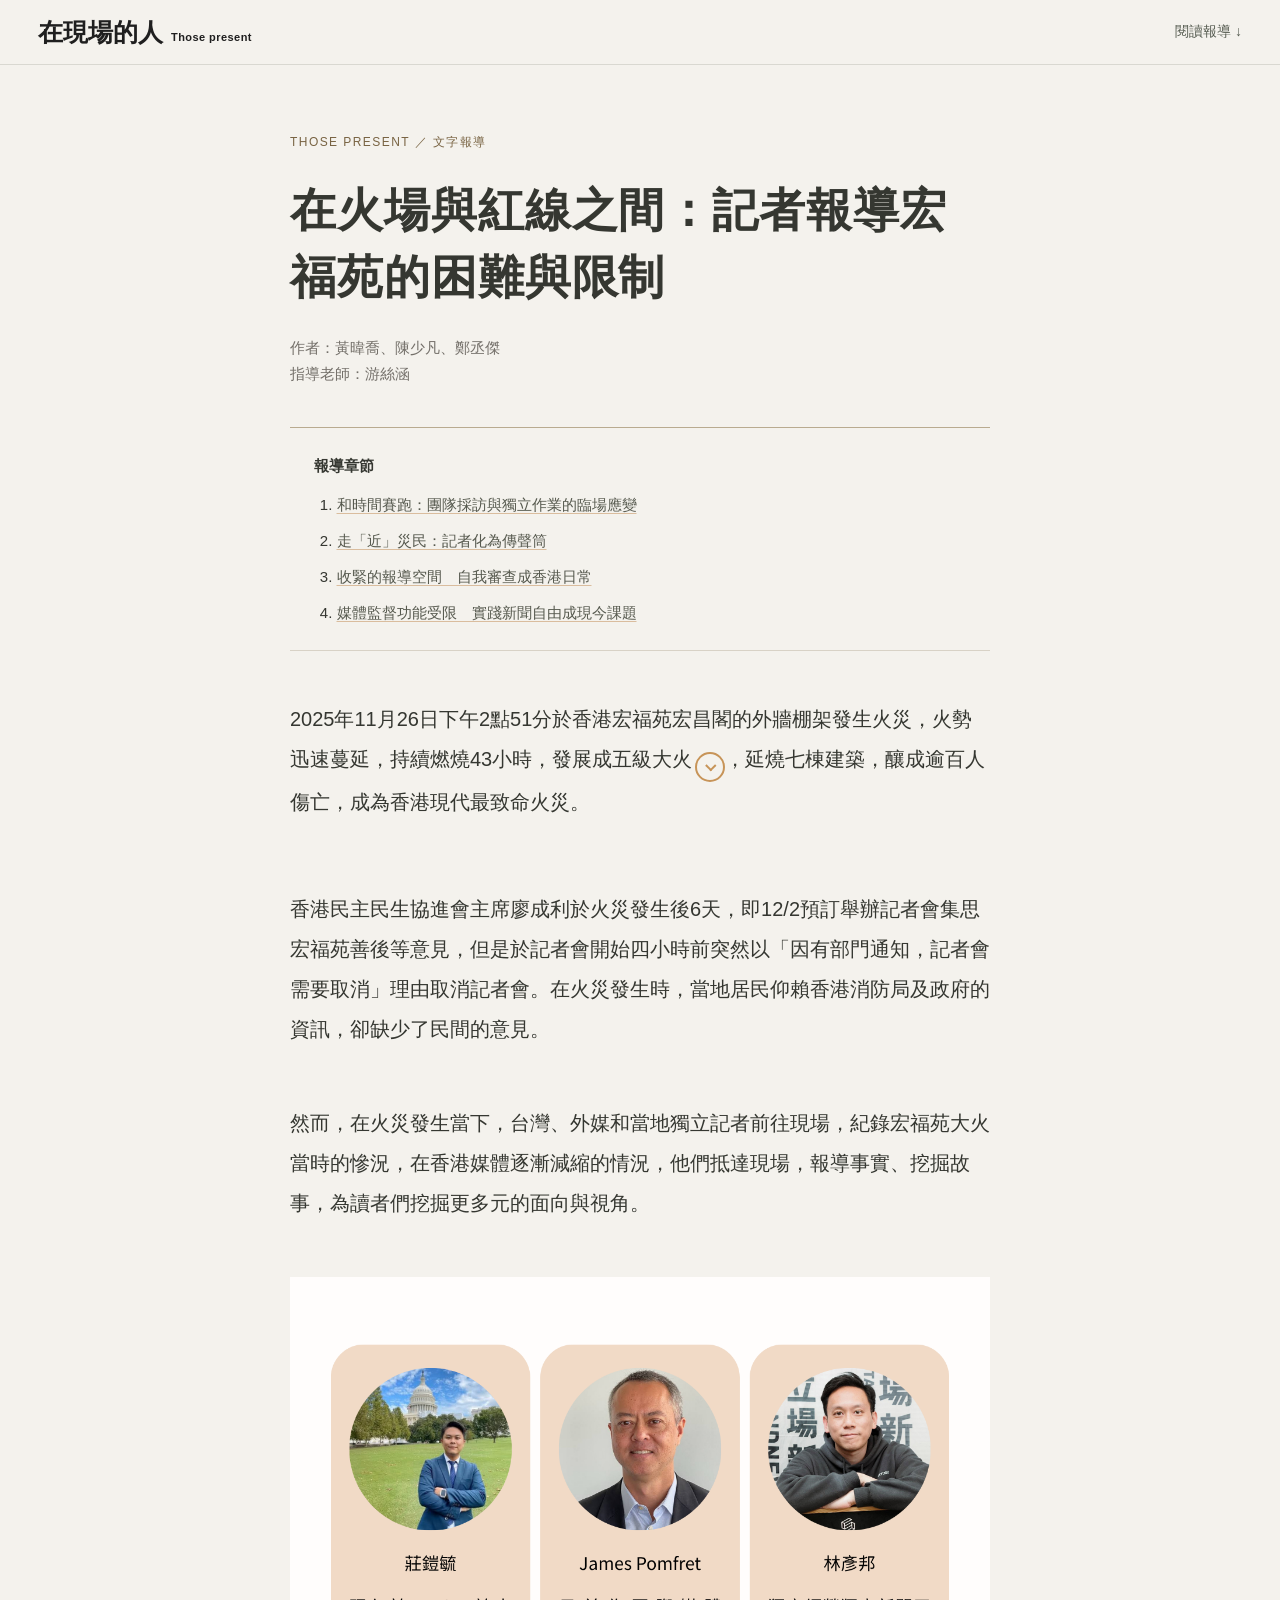
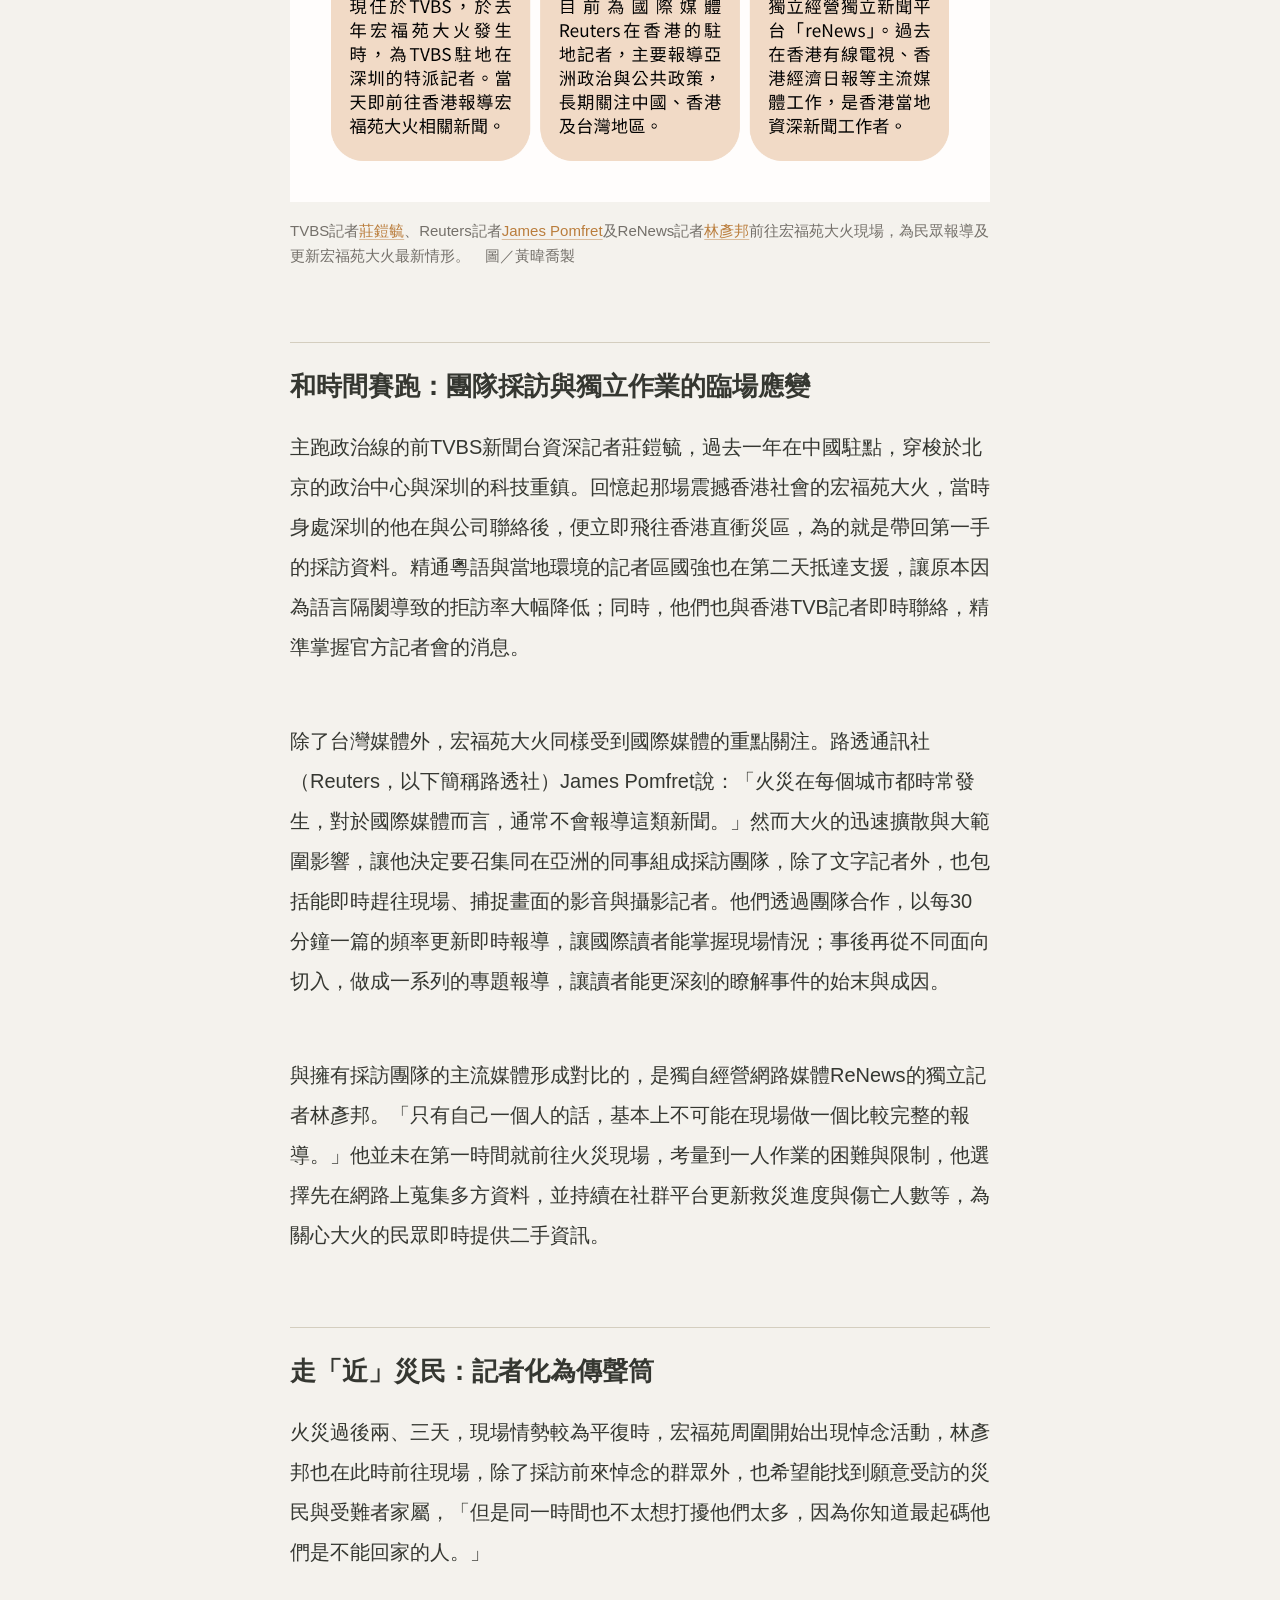
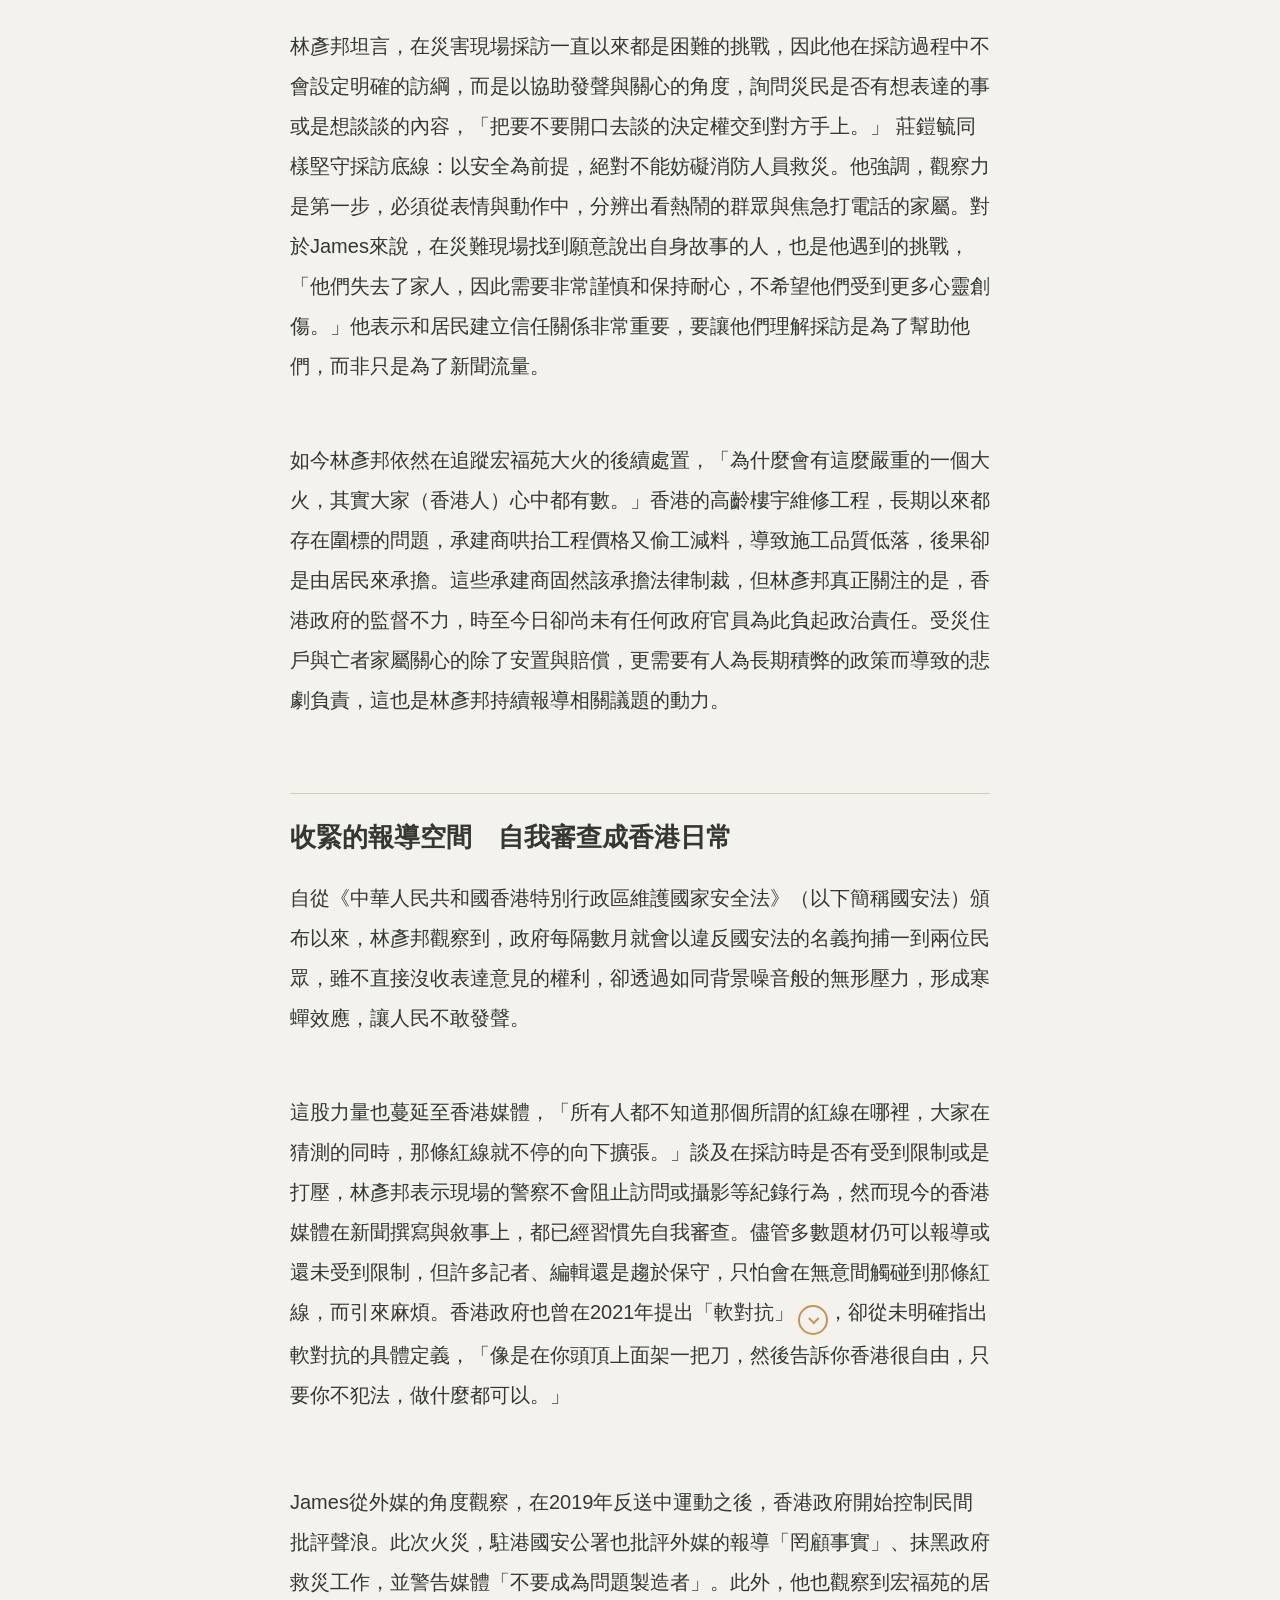
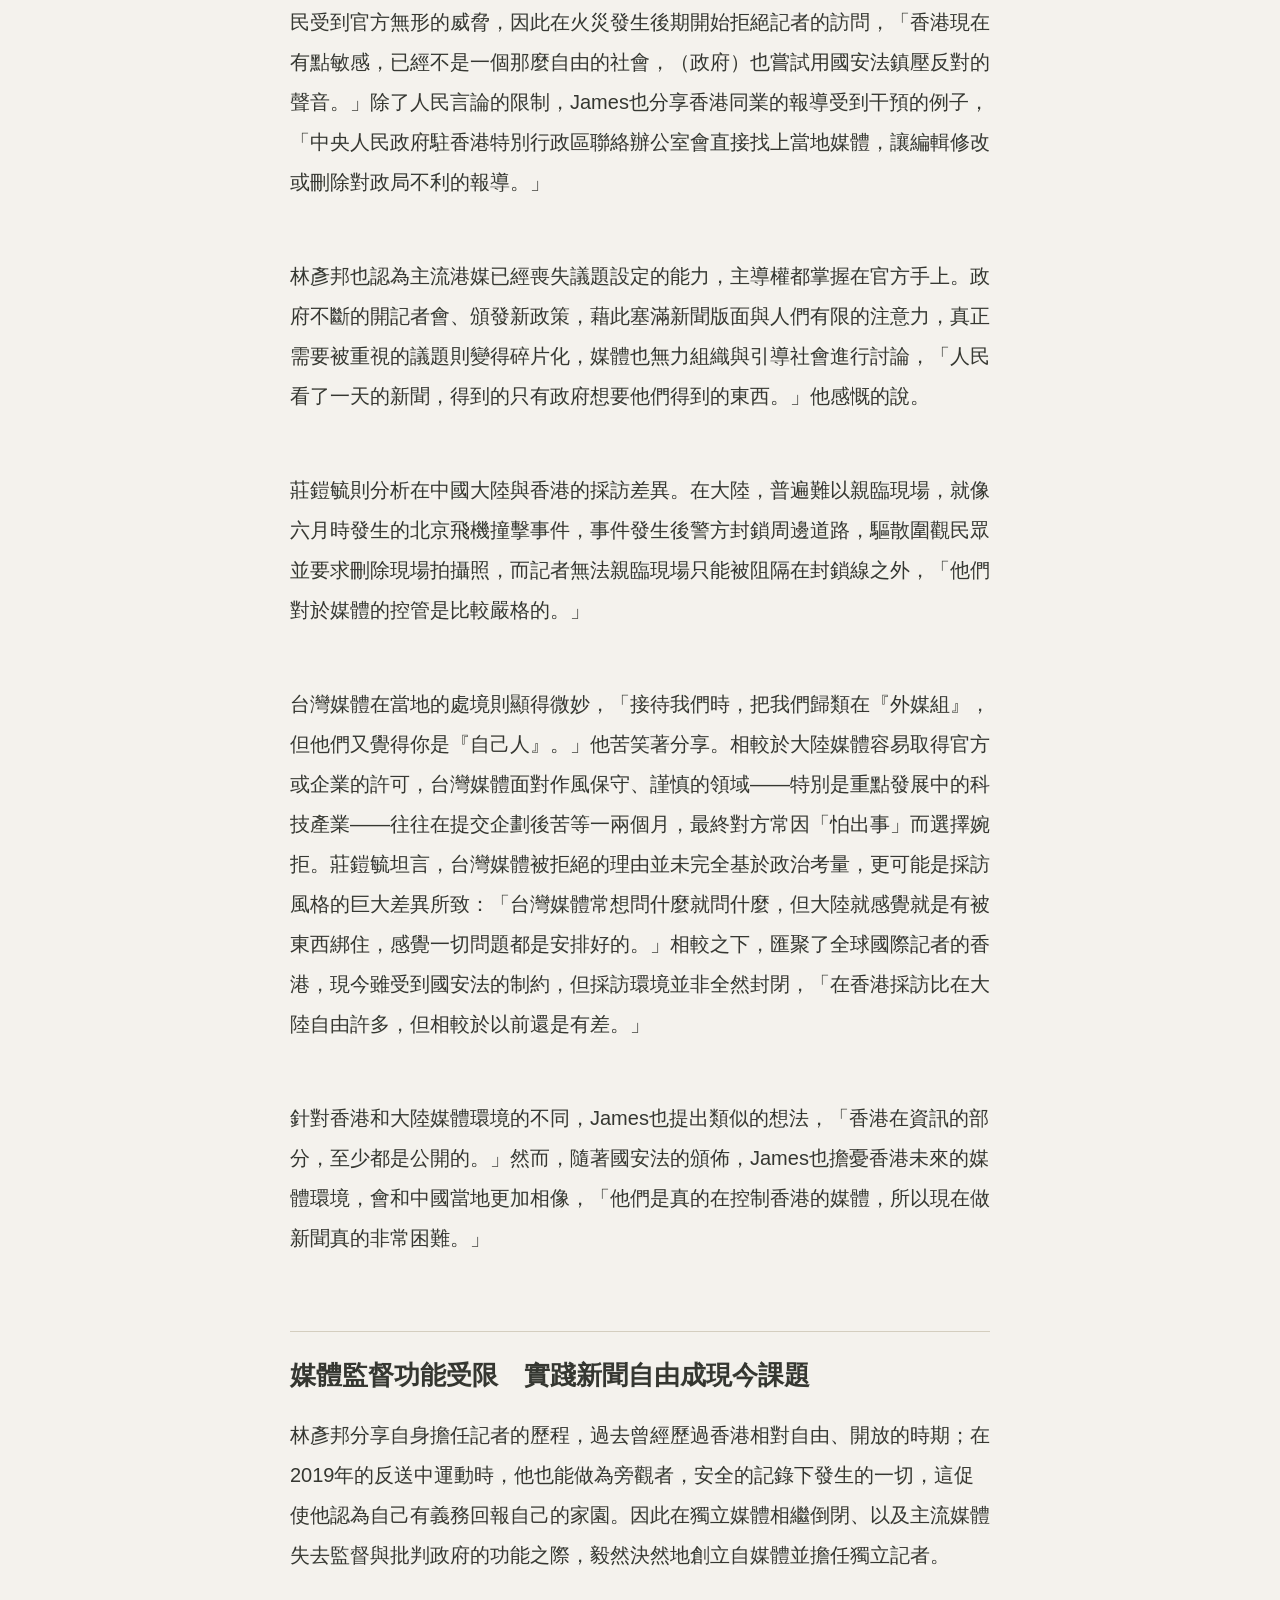
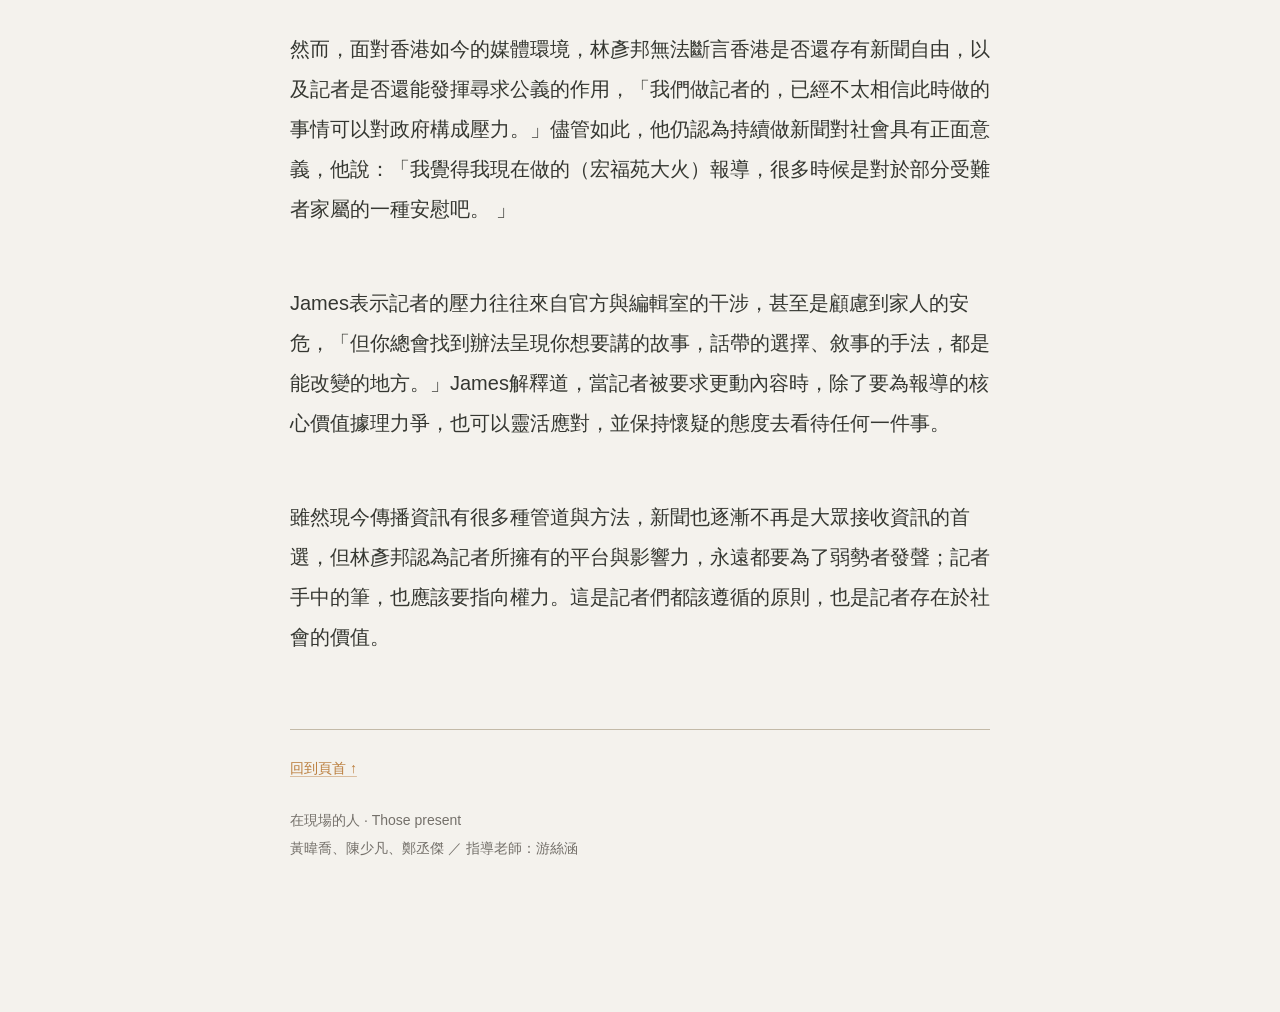
==== article.html @ 55184140 "update" ====
<!DOCTYPE html>
<html lang="zh-Hant">

<head>
  <meta charset="UTF-8">
  <meta name="viewport" content="width=device-width, initial-scale=1.0">
  <meta name="description" content="在現場的人：透過莊鎧毓、James Pomfret與林彥邦的採訪經驗，記錄宏福苑大火報導中的挑戰、限制與新聞價值。">
  <title>在火場與紅線之間：記者報導宏福苑的困難與限制</title>
  <link rel="stylesheet" href="style.css">
</head>

<body id="top">
  <a class="skip-link" href="#report">跳至報導內文</a>
  <header class="topbar" aria-label="頁面導覽">
    <div class="topbar-inner">
      <a class="site-logo" href="index.html" aria-label="回到首頁">
        <span class="logo-text">在現場的人</span>
        <span class="logo-subtitle">Those present</span>
      </a>
      <a class="home-button" href="#chapter-1">閱讀報導 ↓</a>
    </div>
  </header>

  <main class="article-page">
    <article class="article" id="report">
      <p class="eyebrow">THOSE PRESENT ／ 文字報導</p>
      <h1 class="article-title">在火場與紅線之間：記者報導宏福苑的困難與限制</h1>

      <p class="article-meta">
        作者：黃暐喬、陳少凡、鄭丞傑<br>
        指導老師：游絲涵
      </p>

      <nav class="article-contents" aria-label="文章目錄"><p>報導章節</p><ol><li><a href="#chapter-1">和時間賽跑：團隊採訪與獨立作業的臨場應變</a></li><li><a href="#chapter-2">走「近」災民：記者化為傳聲筒</a></li><li><a href="#chapter-3">收緊的報導空間　自我審查成香港日常</a></li><li><a href="#chapter-4">媒體監督功能受限　實踐新聞自由成現今課題</a></li></ol></nav>
      <p>
        2025年11月26日下午2點51分於香港宏福苑宏昌閣的外牆棚架發生火災，火勢迅速蔓延，持續燃燒43小時，發展成五級大火<button class="annotation-toggle" type="button" aria-expanded="false" aria-controls="annotation-1">
          <span class="annotation-icon" aria-hidden="true"></span>
          <span class="visually-hidden">展開註解</span>
        </button>，延燒七棟建築，釀成逾百人傷亡，成為香港現代最致命火災。
      </p>
      <div class="annotation" id="annotation-1">
        <div class="annotation-inner">
          註：五級大火為香港火警分級制度最嚴重之分級。香港火警分級制度是香港消防處在香港境內發生之火災評估其嚴重及影響的制度，作為調派消防車輛和裝備的準則。
        </div>
      </div>

      <p>香港民主民生協進會主席廖成利於火災發生後6天，即12/2預訂舉辦記者會集思宏福苑善後等意見，但是於記者會開始四小時前突然以「因有部門通知，記者會需要取消」理由取消記者會。在火災發生時，當地居民仰賴香港消防局及政府的資訊，卻缺少了民間的意見。</p>

      <p>然而，在火災發生當下，台灣、外媒和當地獨立記者前往現場，紀錄宏福苑大火當時的慘況，在香港媒體逐漸減縮的情況，他們抵達現場，報導事實、挖掘故事，為讀者們挖掘更多元的面向與視角。</p>

      <img class="article-reporters-image" src="images/reporters-introduction.png" width="1200" height="900" alt="三位記者介紹：TVBS記者莊鎧毓、Reuters駐香港記者James Pomfret，以及ReNews創辦人林彥邦。" loading="lazy" decoding="async">
      <p class="article-caption" id="reporters-caption">TVBS記者<a href="zhuang.html" target="_blank" rel="noopener noreferrer">莊鎧毓</a>、Reuters記者<a href="james.html" target="_blank" rel="noopener noreferrer">James Pomfret</a>及ReNews記者<a href="lam.html" target="_blank" rel="noopener noreferrer">林彥邦</a>前往宏福苑大火現場，為民眾報導及更新宏福苑大火最新情形。　圖／黃暐喬製</p>

      <h2 class="article-heading" id="chapter-1">和時間賽跑：團隊採訪與獨立作業的臨場應變</h2>

      <p>主跑政治線的前TVBS新聞台資深記者莊鎧毓，過去一年在中國駐點，穿梭於北京的政治中心與深圳的科技重鎮。回憶起那場震撼香港社會的宏福苑大火，當時身處深圳的他在與公司聯絡後，便立即飛往香港直衝災區，為的就是帶回第一手的採訪資料。精通粵語與當地環境的記者區國強也在第二天抵達支援，讓原本因為語言隔閡導致的拒訪率大幅降低；同時，他們也與香港TVB記者即時聯絡，精準掌握官方記者會的消息。</p>

      <p>除了台灣媒體外，宏福苑大火同樣受到國際媒體的重點關注。路透通訊社（Reuters，以下簡稱路透社）James Pomfret說：「火災在每個城市都時常發生，對於國際媒體而言，通常不會報導這類新聞。」然而大火的迅速擴散與大範圍影響，讓他決定要召集同在亞洲的同事組成採訪團隊，除了文字記者外，也包括能即時趕往現場、捕捉畫面的影音與攝影記者。他們透過團隊合作，以每30分鐘一篇的頻率更新即時報導，讓國際讀者能掌握現場情況；事後再從不同面向切入，做成一系列的專題報導，讓讀者能更深刻的瞭解事件的始末與成因。</p>
      
      <p>與擁有採訪團隊的主流媒體形成對比的，是獨自經營網路媒體ReNews的獨立記者林彥邦。「只有自己一個人的話，基本上不可能在現場做一個比較完整的報導。」他並未在第一時間就前往火災現場，考量到一人作業的困難與限制，他選擇先在網路上蒐集多方資料，並持續在社群平台更新救災進度與傷亡人數等，為關心大火的民眾即時提供二手資訊。</p>

      <h2 class="article-heading" id="chapter-2">走「近」災民：記者化為傳聲筒</h2>

      <p>火災過後兩、三天，現場情勢較為平復時，宏福苑周圍開始出現悼念活動，林彥邦也在此時前往現場，除了採訪前來悼念的群眾外，也希望能找到願意受訪的災民與受難者家屬，「但是同一時間也不太想打擾他們太多，因為你知道最起碼他們是不能回家的人。」</p>

      <p>林彥邦坦言，在災害現場採訪一直以來都是困難的挑戰，因此他在採訪過程中不會設定明確的訪綱，而是以協助發聲與關心的角度，詢問災民是否有想表達的事或是想談談的內容，「把要不要開口去談的決定權交到對方手上。」 莊鎧毓同樣堅守採訪底線：以安全為前提，絕對不能妨礙消防人員救災。他強調，觀察力是第一步，必須從表情與動作中，分辨出看熱鬧的群眾與焦急打電話的家屬。對於James來說，在災難現場找到願意說出自身故事的人，也是他遇到的挑戰，「他們失去了家人，因此需要非常謹慎和保持耐心，不希望他們受到更多心靈創傷。」他表示和居民建立信任關係非常重要，要讓他們理解採訪是為了幫助他們，而非只是為了新聞流量。</p>

      <p>如今林彥邦依然在追蹤宏福苑大火的後續處置，「為什麼會有這麼嚴重的一個大火，其實大家（香港人）心中都有數。」香港的高齡樓宇維修工程，長期以來都存在圍標的問題，承建商哄抬工程價格又偷工減料，導致施工品質低落，後果卻是由居民來承擔。這些承建商固然該承擔法律制裁，但林彥邦真正關注的是，香港政府的監督不力，時至今日卻尚未有任何政府官員為此負起政治責任。受災住戶與亡者家屬關心的除了安置與賠償，更需要有人為長期積弊的政策而導致的悲劇負責，這也是林彥邦持續報導相關議題的動力。</p>

      <h2 class="article-heading" id="chapter-3">收緊的報導空間　自我審查成香港日常</h2>

      <p>自從《中華人民共和國香港特別行政區維護國家安全法》（以下簡稱國安法）頒布以來，林彥邦觀察到，政府每隔數月就會以違反國安法的名義拘捕一到兩位民眾，雖不直接沒收表達意見的權利，卻透過如同背景噪音般的無形壓力，形成寒蟬效應，讓人民不敢發聲。</p>

      <p>
        這股力量也蔓延至香港媒體，「所有人都不知道那個所謂的紅線在哪裡，大家在猜測的同時，那條紅線就不停的向下擴張。」談及在採訪時是否有受到限制或是打壓，林彥邦表示現場的警察不會阻止訪問或攝影等紀錄行為，然而現今的香港媒體在新聞撰寫與敘事上，都已經習慣先自我審查。儘管多數題材仍可以報導或還未受到限制，但許多記者、編輯還是趨於保守，只怕會在無意間觸碰到那條紅線，而引來麻煩。香港政府也曾在2021年提出「軟對抗」<button class="annotation-toggle" type="button" aria-expanded="false" aria-controls="annotation-2">
          <span class="annotation-icon" aria-hidden="true"></span>
          <span class="visually-hidden">展開註解</span>
        </button>，卻從未明確指出軟對抗的具體定義，「像是在你頭頂上面架一把刀，然後告訴你香港很自由，只要你不犯法，做什麼都可以。」
      </p>
      <div class="annotation" id="annotation-2">
        <div class="annotation-inner">
          註：根據《<a href="https://cn.nytimes.com/china/20250821/hong-kong-soft-resistance/zh-hant/" target="_blank" rel="noopener noreferrer">紐約時報中文網</a>》定義「軟對抗」被用來形容任何被視為暗中顛覆或隱性抗拒政府的行為。2021年4月，香港中聯辦主任駱惠寧在「全民國家安全教育日」開幕典禮上首次使用此詞 。
        </div>
      </div>

      <p>James從外媒的角度觀察，在2019年反送中運動之後，香港政府開始控制民間批評聲浪。此次火災，駐港國安公署也批評外媒的報導「罔顧事實」、抹黑政府救災工作，並警告媒體「不要成為問題製造者」。此外，他也觀察到宏福苑的居民受到官方無形的威脅，因此在火災發生後期開始拒絕記者的訪問，「香港現在有點敏感，已經不是一個那麼自由的社會，（政府）也嘗試用國安法鎮壓反對的聲音。」除了人民言論的限制，James也分享香港同業的報導受到干預的例子，「中央人民政府駐香港特別行政區聯絡辦公室會直接找上當地媒體，讓編輯修改或刪除對政局不利的報導。」</p>

      <p>林彥邦也認為主流港媒已經喪失議題設定的能力，主導權都掌握在官方手上。政府不斷的開記者會、頒發新政策，藉此塞滿新聞版面與人們有限的注意力，真正需要被重視的議題則變得碎片化，媒體也無力組織與引導社會進行討論，「人民看了一天的新聞，得到的只有政府想要他們得到的東西。」他感慨的說。</p>

      <p>莊鎧毓則分析在中國大陸與香港的採訪差異。在大陸，普遍難以親臨現場，就像六月時發生的北京飛機撞擊事件，事件發生後警方封鎖周邊道路，驅散圍觀民眾並要求刪除現場拍攝照，而記者無法親臨現場只能被阻隔在封鎖線之外，「他們對於媒體的控管是比較嚴格的。」</p>

      <p>台灣媒體在當地的處境則顯得微妙，「接待我們時，把我們歸類在『外媒組』，但他們又覺得你是『自己人』。」他苦笑著分享。相較於大陸媒體容易取得官方或企業的許可，台灣媒體面對作風保守、謹慎的領域——特別是重點發展中的科技產業——往往在提交企劃後苦等一兩個月，最終對方常因「怕出事」而選擇婉拒。莊鎧毓坦言，台灣媒體被拒絕的理由並未完全基於政治考量，更可能是採訪風格的巨大差異所致：「台灣媒體常想問什麼就問什麼，但大陸就感覺就是有被東西綁住，感覺一切問題都是安排好的。」相較之下，匯聚了全球國際記者的香港，現今雖受到國安法的制約，但採訪環境並非全然封閉，「在香港採訪比在大陸自由許多，但相較於以前還是有差。」</p>

      <p>針對香港和大陸媒體環境的不同，James也提出類似的想法，「香港在資訊的部分，至少都是公開的。」然而，隨著國安法的頒佈，James也擔憂香港未來的媒體環境，會和中國當地更加相像，「他們是真的在控制香港的媒體，所以現在做新聞真的非常困難。」</p>

      <h2 class="article-heading" id="chapter-4">媒體監督功能受限　實踐新聞自由成現今課題</h2>

      <p>林彥邦分享自身擔任記者的歷程，過去曾經歷過香港相對自由、開放的時期；在2019年的反送中運動時，他也能做為旁觀者，安全的記錄下發生的一切，這促使他認為自己有義務回報自己的家園。因此在獨立媒體相繼倒閉、以及主流媒體失去監督與批判政府的功能之際，毅然決然地創立自媒體並擔任獨立記者。</p>

      <p>然而，面對香港如今的媒體環境，林彥邦無法斷言香港是否還存有新聞自由，以及記者是否還能發揮尋求公義的作用，「我們做記者的，已經不太相信此時做的事情可以對政府構成壓力。」儘管如此，他仍認為持續做新聞對社會具有正面意義，他說：「我覺得我現在做的（宏福苑大火）報導，很多時候是對於部分受難者家屬的一種安慰吧。 」</p>

      <p>James表示記者的壓力往往來自官方與編輯室的干涉，甚至是顧慮到家人的安危，「但你總會找到辦法呈現你想要講的故事，話帶的選擇、敘事的手法，都是能改變的地方。」James解釋道，當記者被要求更動內容時，除了要為報導的核心價值據理力爭，也可以靈活應對，並保持懷疑的態度去看待任何一件事。</p>

      <p>雖然現今傳播資訊有很多種管道與方法，新聞也逐漸不再是大眾接收資訊的首選，但林彥邦認為記者所擁有的平台與影響力，永遠都要為了弱勢者發聲；記者手中的筆，也應該要指向權力。這是記者們都該遵循的原則，也是記者存在於社會的價值。</p>
      <footer class="article-footer"><a href="#top">回到頁首 ↑</a><p>在現場的人 · Those present<br>黃暐喬、陳少凡、鄭丞傑 ／ 指導老師：游絲涵</p></footer>
    </article>
  </main>

  <script src="script.js"></script>
</body>

</html>
---- style.css ----
:root {
  color-scheme: light;
  --page-bg: #f3f3f2;
  --topbar-bg: rgba(243, 243, 242, 0.94);
  --text: #4c4b49;
  --muted-text: #74706a;
  --annotation-bg: #fffdfa;
  --annotation-line: #c79458;
  --accent: #ba7d3c;
  --focus: #8c6b42;
}

* {
  box-sizing: border-box;
}

html {
  min-width: 0;
}

body {
  margin: 0;
  min-width: 0;
  background: var(--page-bg);
  color: var(--text);
  font-family: "Noto Sans TC", "PingFang TC", "Microsoft JhengHei", sans-serif;
}

.topbar {
  position: fixed;
  top: 0;
  right: 0;
  left: 0;
  z-index: 10;
  background: var(--topbar-bg);
  backdrop-filter: blur(12px);
}

.topbar-inner {
  display: flex;
  align-items: center;
  width: min(100%, 1260px);
  height: 64px;
  margin: 0 auto;
  padding: 0 28px;
}

.site-logo {
  display: inline-flex;
  align-items: center;
  gap: 8px;
  color: #1f1f1f;
  text-decoration: none;
}

.logo-text {
  font-size: 25px;
  font-weight: 700;
  line-height: 1;
  letter-spacing: 0;
}

.logo-subtitle {
  align-self: flex-end;
  margin-bottom: 2px;
  font-size: 11px;
  font-weight: 700;
  letter-spacing: 0.04em;
}

.site-logo:focus-visible {
  outline: 2px solid var(--focus);
  outline-offset: 2px;
}

.article-page {
  width: 100%;
  padding: 92px 32px 112px;
}

.article {
  width: min(100%, 700px);
  margin: 0 auto;
  font-size: 20px;
  line-height: 2;
  letter-spacing: 0;
}

.article-title {
  margin: 0 0 24px;
  font-size: clamp(30px, 5vw, 42px);
  font-weight: 700;
  line-height: 1.4;
}

.article-heading {
  margin: 0 0 0.8em;
  font-size: 1.4em;
  font-weight: 700;
  line-height: 1.5;
}

.article p {
  margin: 0 0 2.7em;
}

.article a {
  color: var(--accent);
  text-decoration-color: rgba(186, 125, 60, 0.45);
  text-decoration-thickness: 1px;
  text-underline-offset: 0.18em;
}

.article a:hover {
  text-decoration-color: currentColor;
}

.article a:focus-visible {
  outline: 2px solid var(--focus);
  outline-offset: 3px;
}

.article-meta {
  color: var(--muted-text);
  font-size: 15px;
  line-height: 1.7;
}

.article-reporters-image {
  display: block;
  width: 100%;
  height: auto;
  margin: 0 0 16px;
}

.article-caption {
  color: var(--muted-text);
  font-size: 15px;
  line-height: 1.7;
}

.annotation-toggle {
  display: inline-flex;
  align-items: center;
  justify-content: center;
  width: 30px;
  height: 30px;
  margin-left: 3px;
  padding: 0;
  border: 2px solid var(--annotation-line);
  border-radius: 50%;
  background: transparent;
  color: var(--annotation-line);
  cursor: pointer;
  vertical-align: -0.38em;
}

.annotation-toggle:hover {
  background: rgba(199, 148, 88, 0.1);
}

.annotation-toggle:focus-visible {
  outline: 2px solid var(--focus);
  outline-offset: 2px;
}

.annotation-icon {
  width: 8px;
  height: 8px;
  border-right: 2px solid currentColor;
  border-bottom: 2px solid currentColor;
  transform: translateY(-1px) rotate(45deg);
  transform-origin: 60% 60%;
  transition: transform 180ms ease;
}

.annotation-toggle.is-open .annotation-icon {
  transform: translateY(2px) rotate(225deg);
}

.annotation {
  max-height: 0;
  margin: -2.05em 0 2.7em;
  overflow: hidden;
  opacity: 0;
  transition: max-height 220ms ease, opacity 180ms ease;
}

.annotation.is-open {
  max-height: 240px;
  opacity: 1;
}

.annotation-inner {
  border-top: 2px solid var(--annotation-line);
  background: var(--annotation-bg);
  padding: 21px 22px 24px;
  color: var(--muted-text);
  font-size: 16px;
  line-height: 1.85;
}

.visually-hidden {
  position: absolute;
  width: 1px;
  height: 1px;
  padding: 0;
  margin: -1px;
  overflow: hidden;
  clip: rect(0, 0, 0, 0);
  white-space: nowrap;
  border: 0;
}

.reporter-page h1 {
  margin: 0 0 1.1em;
  color: #333331;
  font-size: 34px;
  line-height: 1.35;
  letter-spacing: 0;
}

.reporter-page h2 {
  margin: 2.4em 0 1em;
  color: #3f3e3c;
  font-size: 24px;
  line-height: 1.45;
  letter-spacing: 0;
}

.report-list {
  margin: 0;
  padding-left: 1.25em;
  color: var(--text);
  font-size: 18px;
  line-height: 1.9;
}

.report-list li {
  margin-bottom: 1em;
}

.reporter-profile {
  display: grid;
  grid-template-columns: 180px minmax(0, 1fr);
  align-items: start;
  gap: 28px;
}

.reporter-portrait {
  display: block;
  width: 100%;
  height: auto;
  aspect-ratio: 1;
  object-fit: contain;
  background: #f2e9df;
  border-radius: 50%;
}

.reporter-profile h1 { margin-bottom: 12px; }
.reporter-profile .reporter-role { margin-bottom: 18px; }
.reporter-profile .reporter-bio { margin: 0; font-size: 18px; line-height: 1.9; }
.reporter-video { aspect-ratio: 16 / 9; background: #171c19; }
.reporter-video iframe { display: block; width: 100%; height: 100%; border: 0; }
.reporter-page .reporter-video-link { margin: 12px 0 0; font-size: 15px; }

@media (max-width: 600px) {
  .reporter-profile { grid-template-columns: 1fr; gap: 24px; }
  .reporter-portrait { width: 160px; }
}

@media (max-width: 767px) {
  .topbar-inner {
    height: 58px;
    padding: 0 16px;
  }

  .logo-text {
    font-size: 21px;
  }

  .logo-subtitle {
    display: none;
  }

  .article-page {
    padding: 82px 20px 72px;
  }

  .article {
    width: 100%;
    font-size: 18px;
    line-height: 1.9;
  }

  .article p {
    margin-bottom: 2.15em;
  }

  .article-meta {
    font-size: 14px;
  }

  .annotation-toggle {
    width: 36px;
    height: 36px;
    margin-left: 2px;
  }

  .annotation {
    margin-top: -1.35em;
    margin-bottom: 2.15em;
  }

  .annotation-inner {
    padding: 16px 18px;
    font-size: 15.5px;
  }

  .reporter-page h1 {
    font-size: 29px;
  }

  .reporter-page h2 {
    font-size: 22px;
  }
}


html { scroll-behavior: smooth; scroll-padding-top: 88px; }
body { background: #f4f2ed; color: #353731; }
.topbar { border-bottom: 1px solid #d9d8d1; background: rgba(244,242,237,.96); }
.topbar-inner { justify-content: space-between; gap: 12px; }
.home-button { color: #575d52; font-size: 14px; text-decoration: none; white-space: nowrap; }
.article-page { padding-top: 130px; }
.article-title { font-family: "Noto Serif TC", "Songti TC", "PMingLiU", serif; font-size: clamp(32px,5vw,46px); line-height: 1.45; letter-spacing: .02em; }
.article .eyebrow { color: #786342; font-size: 12px; letter-spacing: .12em; margin-bottom: 24px; }
.article-contents { margin: 36px 0 48px; padding: 24px; border-top: 1px solid #b9ab90; border-bottom: 1px solid #d8d2c6; font-size: 15px; line-height: 1.8; }
.article-contents p { margin: 0 0 12px; font-weight: 700; }
.article-contents ol { margin: 0; padding-left: 1.5em; }
.article-contents li + li { margin-top: 9px; }
.article-contents a { color: #56594e; }
.article-heading { margin-top: 2.8em; padding-top: 24px; border-top: 1px solid #d4cebf; font-size: 1.3em; }
.annotation:not(.is-open) { visibility: hidden; }
.annotation.is-open { max-height: none; }
.article-footer { margin-top: 72px; padding-top: 24px; border-top: 1px solid #c3baa8; font-size: 14px; }
.article-footer p { margin-top: 24px; color: #74706a; }
.skip-link { position: fixed; top: -80px; left: 16px; z-index: 20; padding: 12px; background: white; color: #333; }
.skip-link:focus { top: 8px; }
@media (max-width: 767px) { .article-page { padding-top: 96px; } .article-contents { padding: 20px 12px; } }
@media (prefers-reduced-motion: reduce) { html { scroll-behavior: auto; } * { transition: none !important; } }
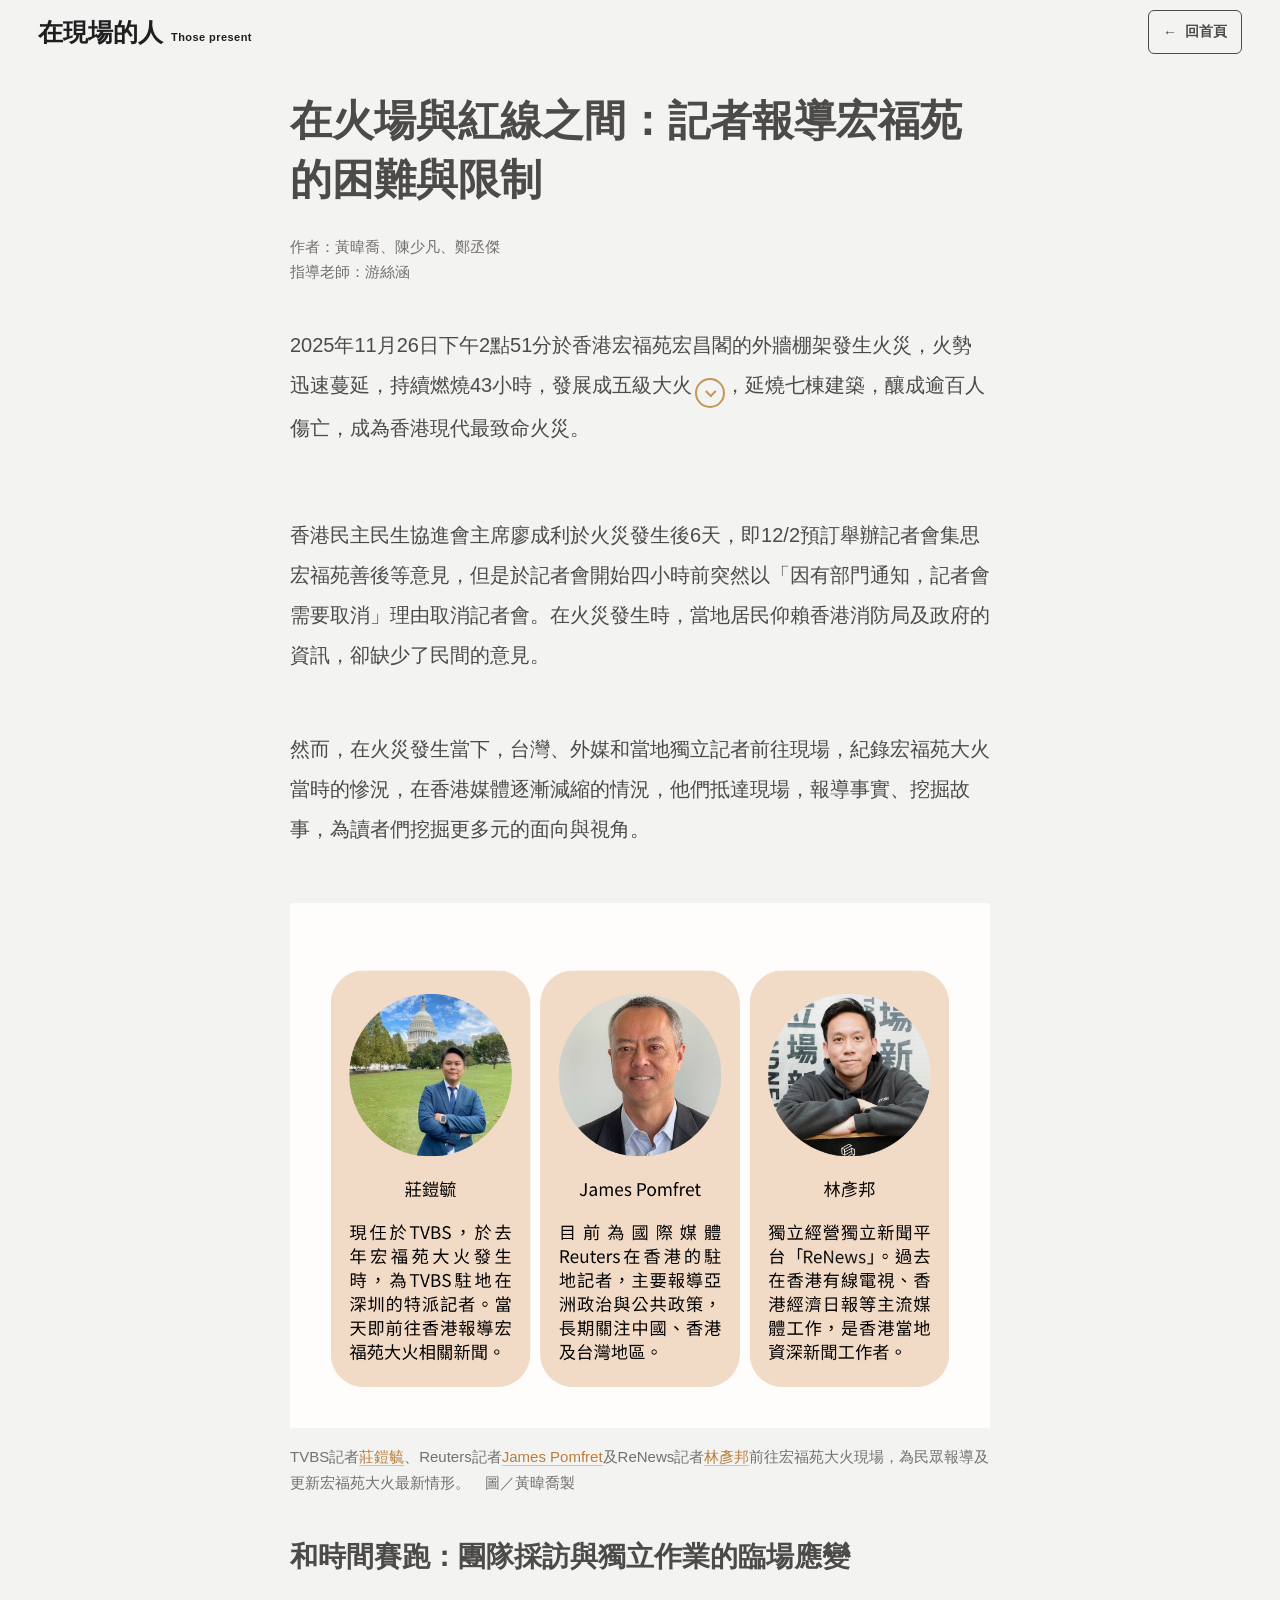
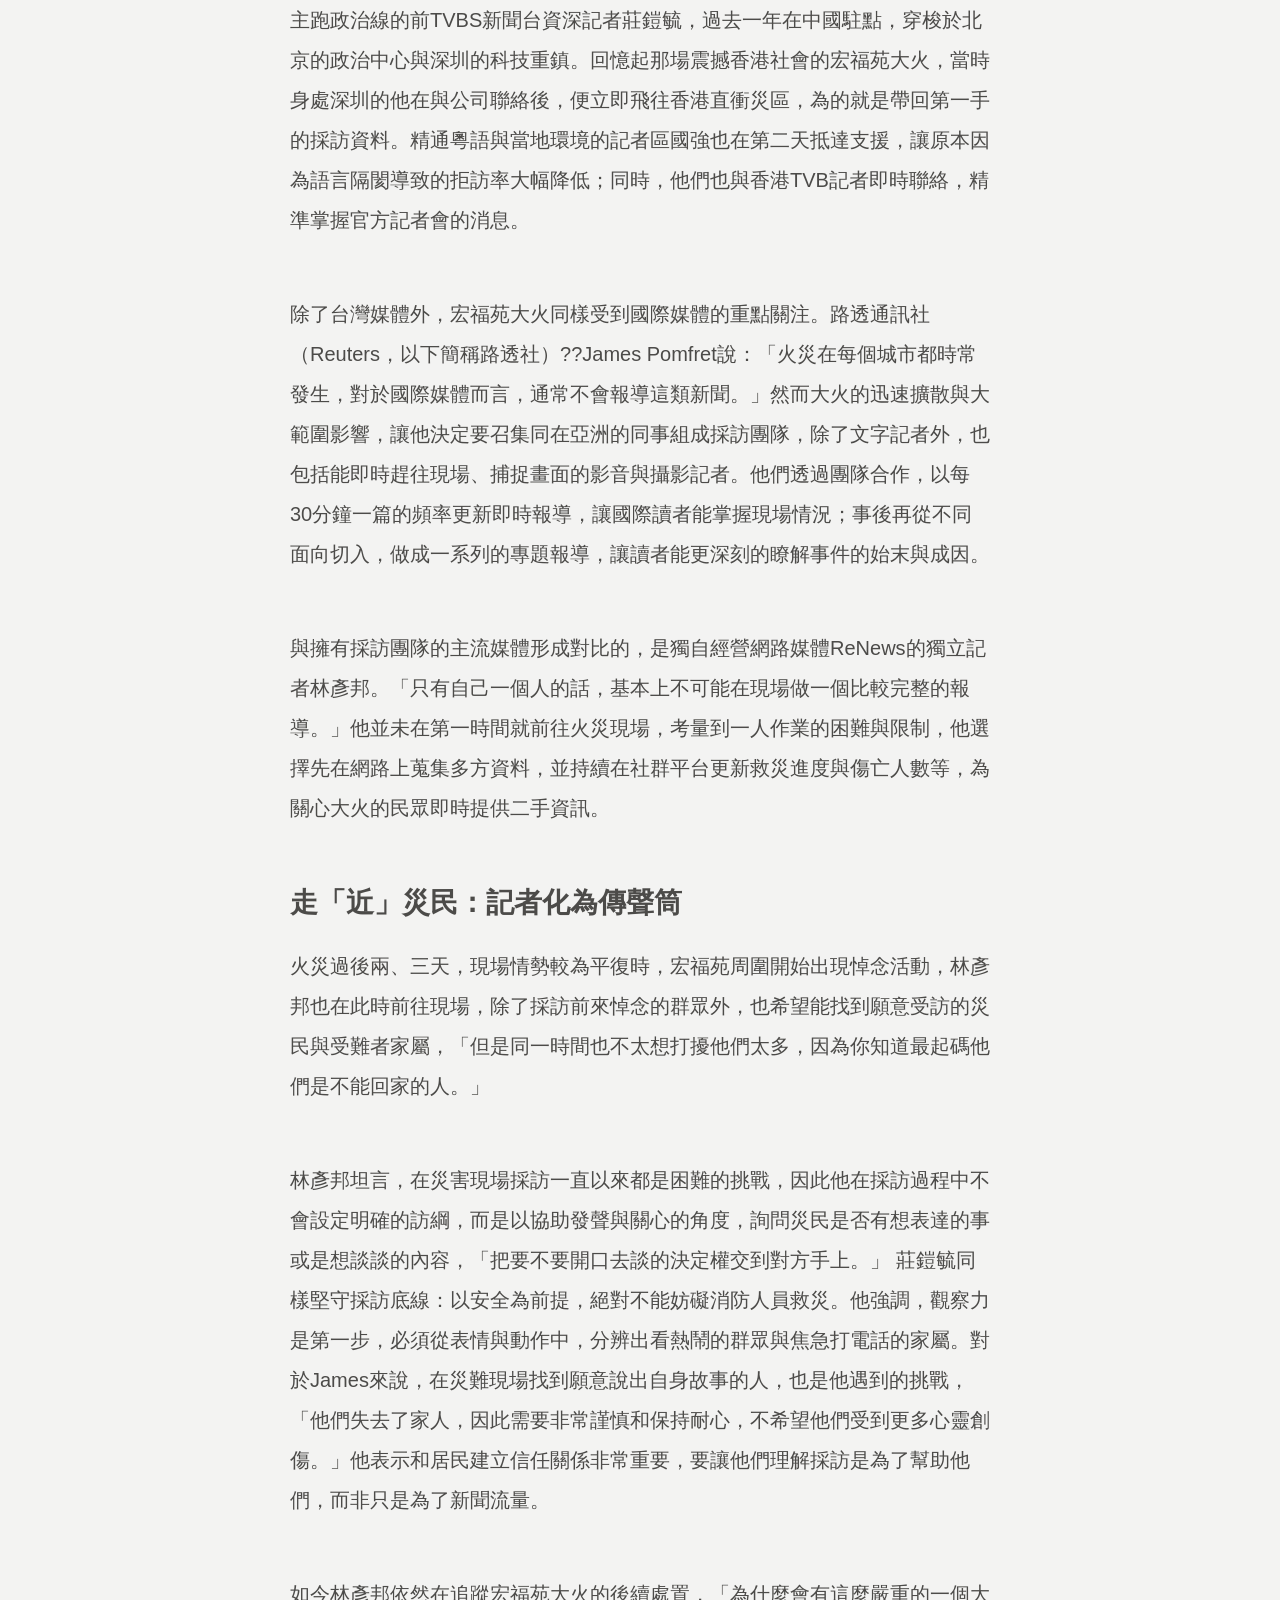
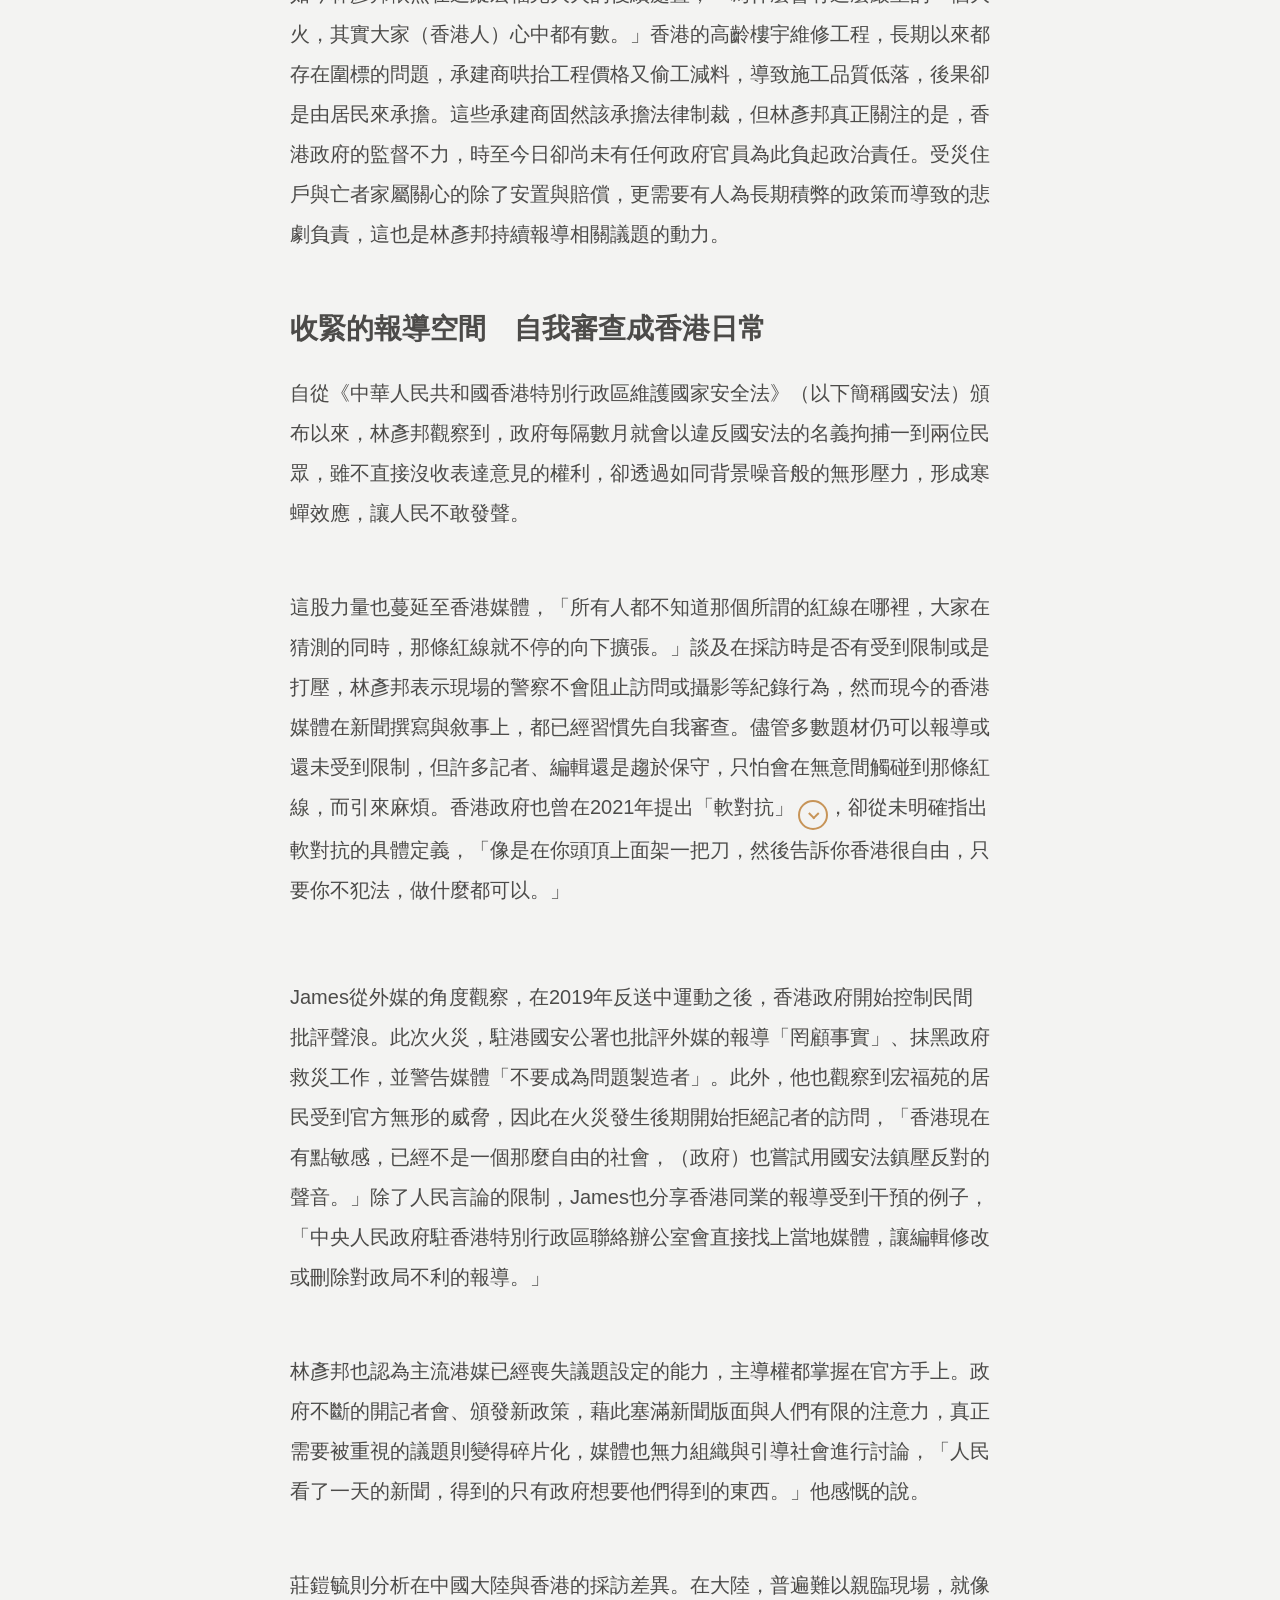
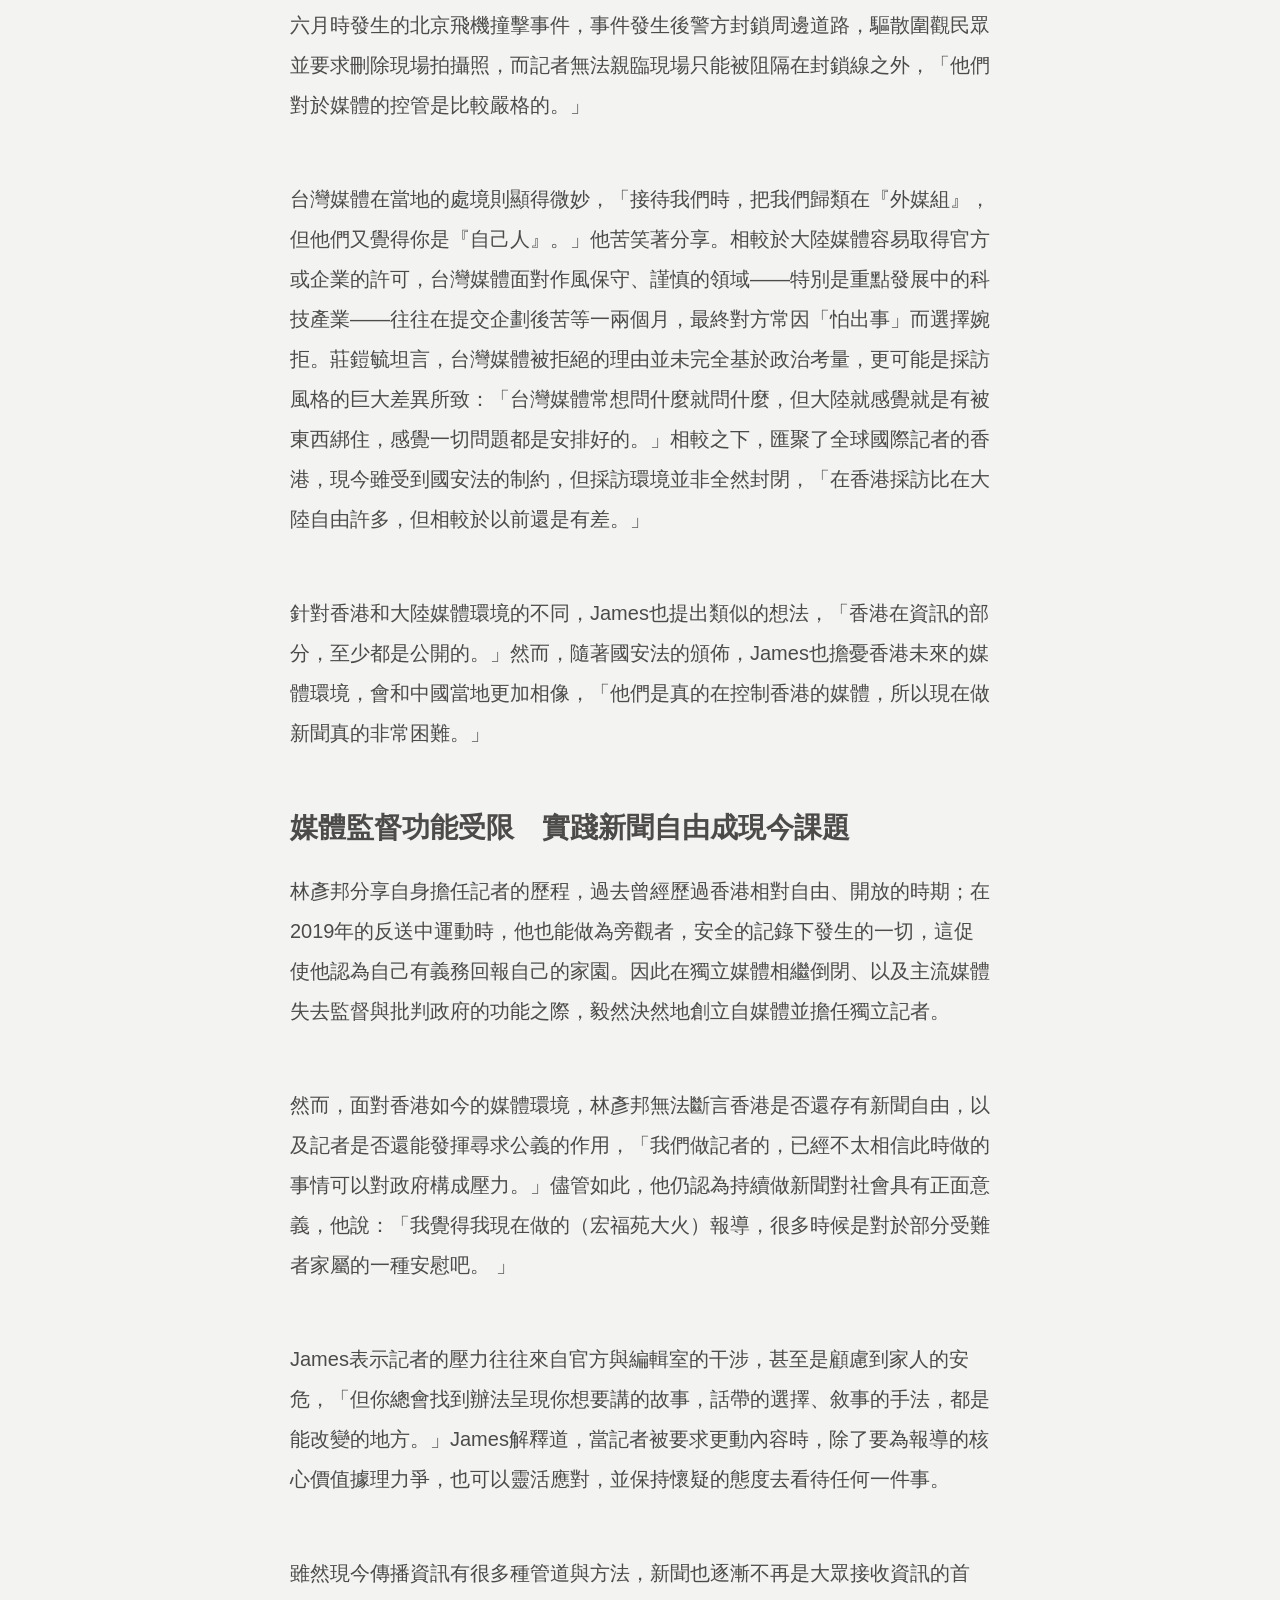
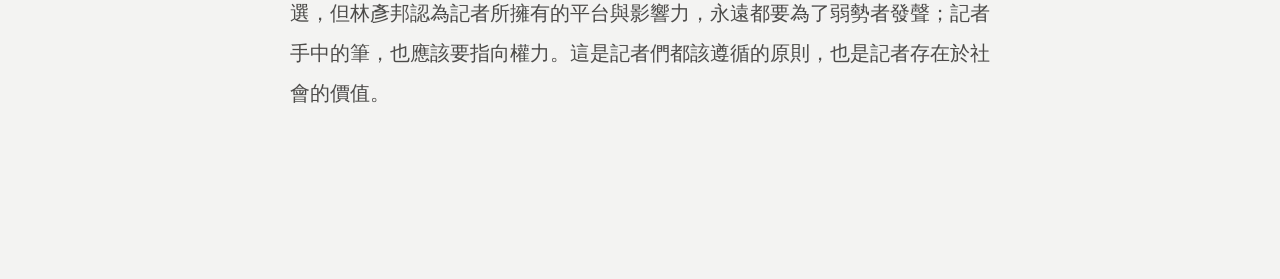
==== commit 36f7c58b: "update" ====
--- a/article.html
+++ b/article.html
@@ -4,26 +4,23 @@
 <head>
   <meta charset="UTF-8">
   <meta name="viewport" content="width=device-width, initial-scale=1.0">
-  <meta name="description" content="在現場的人：透過莊鎧毓、James Pomfret與林彥邦的採訪經驗，記錄宏福苑大火報導中的挑戰、限制與新聞價值。">
   <title>在火場與紅線之間：記者報導宏福苑的困難與限制</title>
   <link rel="stylesheet" href="style.css">
 </head>
 
-<body id="top">
-  <a class="skip-link" href="#report">跳至報導內文</a>
+<body>
   <header class="topbar" aria-label="頁面導覽">
     <div class="topbar-inner">
       <a class="site-logo" href="index.html" aria-label="回到首頁">
         <span class="logo-text">在現場的人</span>
         <span class="logo-subtitle">Those present</span>
       </a>
-      <a class="home-button" href="#chapter-1">閱讀報導 ↓</a>
+      <a class="home-button" href="index.html"><span aria-hidden="true">←</span> 回首頁</a>
     </div>
   </header>
 
   <main class="article-page">
-    <article class="article" id="report">
-      <p class="eyebrow">THOSE PRESENT ／ 文字報導</p>
+    <article class="article">
       <h1 class="article-title">在火場與紅線之間：記者報導宏福苑的困難與限制</h1>
 
       <p class="article-meta">
@@ -31,7 +28,6 @@
         指導老師：游絲涵
       </p>
 
-      <nav class="article-contents" aria-label="文章目錄"><p>報導章節</p><ol><li><a href="#chapter-1">和時間賽跑：團隊採訪與獨立作業的臨場應變</a></li><li><a href="#chapter-2">走「近」災民：記者化為傳聲筒</a></li><li><a href="#chapter-3">收緊的報導空間　自我審查成香港日常</a></li><li><a href="#chapter-4">媒體監督功能受限　實踐新聞自由成現今課題</a></li></ol></nav>
       <p>
         2025年11月26日下午2點51分於香港宏福苑宏昌閣的外牆棚架發生火災，火勢迅速蔓延，持續燃燒43小時，發展成五級大火<button class="annotation-toggle" type="button" aria-expanded="false" aria-controls="annotation-1">
           <span class="annotation-icon" aria-hidden="true"></span>
@@ -51,15 +47,15 @@
       <img class="article-reporters-image" src="images/reporters-introduction.png" width="1200" height="900" alt="三位記者介紹：TVBS記者莊鎧毓、Reuters駐香港記者James Pomfret，以及ReNews創辦人林彥邦。" loading="lazy" decoding="async">
       <p class="article-caption" id="reporters-caption">TVBS記者<a href="zhuang.html" target="_blank" rel="noopener noreferrer">莊鎧毓</a>、Reuters記者<a href="james.html" target="_blank" rel="noopener noreferrer">James Pomfret</a>及ReNews記者<a href="lam.html" target="_blank" rel="noopener noreferrer">林彥邦</a>前往宏福苑大火現場，為民眾報導及更新宏福苑大火最新情形。　圖／黃暐喬製</p>
 
-      <h2 class="article-heading" id="chapter-1">和時間賽跑：團隊採訪與獨立作業的臨場應變</h2>
+      <h2 class="article-heading">和時間賽跑：團隊採訪與獨立作業的臨場應變</h2>
 
       <p>主跑政治線的前TVBS新聞台資深記者莊鎧毓，過去一年在中國駐點，穿梭於北京的政治中心與深圳的科技重鎮。回憶起那場震撼香港社會的宏福苑大火，當時身處深圳的他在與公司聯絡後，便立即飛往香港直衝災區，為的就是帶回第一手的採訪資料。精通粵語與當地環境的記者區國強也在第二天抵達支援，讓原本因為語言隔閡導致的拒訪率大幅降低；同時，他們也與香港TVB記者即時聯絡，精準掌握官方記者會的消息。</p>
 
-      <p>除了台灣媒體外，宏福苑大火同樣受到國際媒體的重點關注。路透通訊社（Reuters，以下簡稱路透社）James Pomfret說：「火災在每個城市都時常發生，對於國際媒體而言，通常不會報導這類新聞。」然而大火的迅速擴散與大範圍影響，讓他決定要召集同在亞洲的同事組成採訪團隊，除了文字記者外，也包括能即時趕往現場、捕捉畫面的影音與攝影記者。他們透過團隊合作，以每30分鐘一篇的頻率更新即時報導，讓國際讀者能掌握現場情況；事後再從不同面向切入，做成一系列的專題報導，讓讀者能更深刻的瞭解事件的始末與成因。</p>
+      <p>除了台灣媒體外，宏福苑大火同樣受到國際媒體的重點關注。路透通訊社（Reuters，以下簡稱路透社）??James Pomfret說：「火災在每個城市都時常發生，對於國際媒體而言，通常不會報導這類新聞。」然而大火的迅速擴散與大範圍影響，讓他決定要召集同在亞洲的同事組成採訪團隊，除了文字記者外，也包括能即時趕往現場、捕捉畫面的影音與攝影記者。他們透過團隊合作，以每30分鐘一篇的頻率更新即時報導，讓國際讀者能掌握現場情況；事後再從不同面向切入，做成一系列的專題報導，讓讀者能更深刻的瞭解事件的始末與成因。</p>
       
       <p>與擁有採訪團隊的主流媒體形成對比的，是獨自經營網路媒體ReNews的獨立記者林彥邦。「只有自己一個人的話，基本上不可能在現場做一個比較完整的報導。」他並未在第一時間就前往火災現場，考量到一人作業的困難與限制，他選擇先在網路上蒐集多方資料，並持續在社群平台更新救災進度與傷亡人數等，為關心大火的民眾即時提供二手資訊。</p>
 
-      <h2 class="article-heading" id="chapter-2">走「近」災民：記者化為傳聲筒</h2>
+      <h2 class="article-heading">走「近」災民：記者化為傳聲筒</h2>
 
       <p>火災過後兩、三天，現場情勢較為平復時，宏福苑周圍開始出現悼念活動，林彥邦也在此時前往現場，除了採訪前來悼念的群眾外，也希望能找到願意受訪的災民與受難者家屬，「但是同一時間也不太想打擾他們太多，因為你知道最起碼他們是不能回家的人。」</p>
 
@@ -67,7 +63,7 @@
 
       <p>如今林彥邦依然在追蹤宏福苑大火的後續處置，「為什麼會有這麼嚴重的一個大火，其實大家（香港人）心中都有數。」香港的高齡樓宇維修工程，長期以來都存在圍標的問題，承建商哄抬工程價格又偷工減料，導致施工品質低落，後果卻是由居民來承擔。這些承建商固然該承擔法律制裁，但林彥邦真正關注的是，香港政府的監督不力，時至今日卻尚未有任何政府官員為此負起政治責任。受災住戶與亡者家屬關心的除了安置與賠償，更需要有人為長期積弊的政策而導致的悲劇負責，這也是林彥邦持續報導相關議題的動力。</p>
 
-      <h2 class="article-heading" id="chapter-3">收緊的報導空間　自我審查成香港日常</h2>
+      <h2 class="article-heading">收緊的報導空間　自我審查成香港日常</h2>
 
       <p>自從《中華人民共和國香港特別行政區維護國家安全法》（以下簡稱國安法）頒布以來，林彥邦觀察到，政府每隔數月就會以違反國安法的名義拘捕一到兩位民眾，雖不直接沒收表達意見的權利，卻透過如同背景噪音般的無形壓力，形成寒蟬效應，讓人民不敢發聲。</p>
 
@@ -79,7 +75,7 @@
       </p>
       <div class="annotation" id="annotation-2">
         <div class="annotation-inner">
-          註：根據《<a href="https://cn.nytimes.com/china/20250821/hong-kong-soft-resistance/zh-hant/" target="_blank" rel="noopener noreferrer">紐約時報中文網</a>》定義「軟對抗」被用來形容任何被視為暗中顛覆或隱性抗拒政府的行為。2021年4月，香港中聯辦主任駱惠寧在「全民國家安全教育日」開幕典禮上首次使用此詞 。
+          註：根據《<a href="https://cn.nytimes.com/china/20250821/hong-kong-soft-resistance/zh-hant/" target="_blank" rel="noopener noreferrer">紐約時報中文網</a>》定義「軟對抗」被用來形容任何被視為暗中顛覆或隱性抗拒政府的行為。2021年4月，香港中聯辦主任駱惠寧在「全民國家安全教育日」開幕典禮上首次使用此詞 。target="_blank" rel="noopener noreferrer">紐約時報中文網</a>》定義「軟對抗」被用來形容任何被視為暗中顛覆或隱性抗拒政府的行為。2021年4月，香港中聯辦主任駱惠寧在「全民國家安全教育日」開幕典禮上首次使用此詞 。
         </div>
       </div>
 
@@ -93,7 +89,7 @@
 
       <p>針對香港和大陸媒體環境的不同，James也提出類似的想法，「香港在資訊的部分，至少都是公開的。」然而，隨著國安法的頒佈，James也擔憂香港未來的媒體環境，會和中國當地更加相像，「他們是真的在控制香港的媒體，所以現在做新聞真的非常困難。」</p>
 
-      <h2 class="article-heading" id="chapter-4">媒體監督功能受限　實踐新聞自由成現今課題</h2>
+      <h2 class="article-heading">媒體監督功能受限　實踐新聞自由成現今課題</h2>
 
       <p>林彥邦分享自身擔任記者的歷程，過去曾經歷過香港相對自由、開放的時期；在2019年的反送中運動時，他也能做為旁觀者，安全的記錄下發生的一切，這促使他認為自己有義務回報自己的家園。因此在獨立媒體相繼倒閉、以及主流媒體失去監督與批判政府的功能之際，毅然決然地創立自媒體並擔任獨立記者。</p>
 
@@ -102,7 +98,6 @@
       <p>James表示記者的壓力往往來自官方與編輯室的干涉，甚至是顧慮到家人的安危，「但你總會找到辦法呈現你想要講的故事，話帶的選擇、敘事的手法，都是能改變的地方。」James解釋道，當記者被要求更動內容時，除了要為報導的核心價值據理力爭，也可以靈活應對，並保持懷疑的態度去看待任何一件事。</p>
 
       <p>雖然現今傳播資訊有很多種管道與方法，新聞也逐漸不再是大眾接收資訊的首選，但林彥邦認為記者所擁有的平台與影響力，永遠都要為了弱勢者發聲；記者手中的筆，也應該要指向權力。這是記者們都該遵循的原則，也是記者存在於社會的價值。</p>
-      <footer class="article-footer"><a href="#top">回到頁首 ↑</a><p>在現場的人 · Those present<br>黃暐喬、陳少凡、鄭丞傑 ／ 指導老師：游絲涵</p></footer>
     </article>
   </main>
 
--- a/style.css
+++ b/style.css
@@ -326,26 +326,1335 @@
   }
 }
 
-
-html { scroll-behavior: smooth; scroll-padding-top: 88px; }
-body { background: #f4f2ed; color: #353731; }
-.topbar { border-bottom: 1px solid #d9d8d1; background: rgba(244,242,237,.96); }
-.topbar-inner { justify-content: space-between; gap: 12px; }
-.home-button { color: #575d52; font-size: 14px; text-decoration: none; white-space: nowrap; }
-.article-page { padding-top: 130px; }
-.article-title { font-family: "Noto Serif TC", "Songti TC", "PMingLiU", serif; font-size: clamp(32px,5vw,46px); line-height: 1.45; letter-spacing: .02em; }
-.article .eyebrow { color: #786342; font-size: 12px; letter-spacing: .12em; margin-bottom: 24px; }
-.article-contents { margin: 36px 0 48px; padding: 24px; border-top: 1px solid #b9ab90; border-bottom: 1px solid #d8d2c6; font-size: 15px; line-height: 1.8; }
-.article-contents p { margin: 0 0 12px; font-weight: 700; }
-.article-contents ol { margin: 0; padding-left: 1.5em; }
-.article-contents li + li { margin-top: 9px; }
-.article-contents a { color: #56594e; }
-.article-heading { margin-top: 2.8em; padding-top: 24px; border-top: 1px solid #d4cebf; font-size: 1.3em; }
-.annotation:not(.is-open) { visibility: hidden; }
-.annotation.is-open { max-height: none; }
-.article-footer { margin-top: 72px; padding-top: 24px; border-top: 1px solid #c3baa8; font-size: 14px; }
-.article-footer p { margin-top: 24px; color: #74706a; }
-.skip-link { position: fixed; top: -80px; left: 16px; z-index: 20; padding: 12px; background: white; color: #333; }
-.skip-link:focus { top: 8px; }
-@media (max-width: 767px) { .article-page { padding-top: 96px; } .article-contents { padding: 20px 12px; } }
-@media (prefers-reduced-motion: reduce) { html { scroll-behavior: auto; } * { transition: none !important; } }
+/* Dual-entry home */
+.entry-body {
+  min-height: 100vh;
+  background: #ebece9;
+  color: #1c211f;
+}
+
+.entry-page {
+  min-height: 100vh;
+  display: grid;
+  grid-template-rows: auto 1fr;
+}
+
+.entry-heading {
+  display: flex;
+  align-items: center;
+  justify-content: space-between;
+  gap: 32px;
+  min-height: 82px;
+  padding: 18px 40px;
+  border-bottom: 1px solid #b9bdb8;
+}
+
+.entry-heading > p {
+  max-width: 580px;
+  margin: 0;
+  color: #555b57;
+  font-size: 15px;
+  text-align: right;
+}
+
+.entry-brand {
+  display: inline-flex;
+  align-items: baseline;
+  gap: 10px;
+  color: #171b19;
+  text-decoration: none;
+}
+
+.entry-brand span {
+  font-size: 25px;
+  font-weight: 800;
+}
+
+.entry-brand small {
+  font-size: 11px;
+  font-weight: 700;
+  text-transform: uppercase;
+}
+
+.entry-grid {
+  display: grid;
+  grid-template-columns: repeat(2, minmax(0, 1fr));
+  min-height: calc(100vh - 82px);
+}
+
+.entry-option {
+  display: flex;
+  min-width: 0;
+  flex-direction: column;
+  justify-content: space-between;
+  padding: 54px 54px 48px;
+}
+
+.entry-option--article {
+  border-right: 1px solid #a9aea9;
+  background: linear-gradient(145deg, #f5f5f1 0%, #d8dcd8 100%);
+}
+
+.entry-option--immersive {
+  background: linear-gradient(150deg, #242a28 0%, #151817 58%, #40251f 100%);
+  color: #f5f3ee;
+}
+
+.entry-number,
+.entry-kicker {
+  margin: 0;
+  font-size: 12px;
+  font-weight: 800;
+  text-transform: uppercase;
+}
+
+.entry-number {
+  color: #8e3127;
+}
+
+.entry-option--immersive .entry-number,
+.entry-option--immersive .entry-kicker {
+  color: #e17762;
+}
+
+.entry-kicker {
+  margin-bottom: 16px;
+  color: #53655e;
+}
+
+.entry-option h1,
+.entry-option h2 {
+  max-width: 560px;
+  margin: 0 0 22px;
+  font-size: 44px;
+  line-height: 1.18;
+  letter-spacing: 0;
+}
+
+.entry-option h2 {
+  color: #fff;
+}
+
+.entry-option div > p:last-child {
+  max-width: 520px;
+  margin: 0;
+  color: #555d58;
+  font-size: 17px;
+  line-height: 1.8;
+}
+
+.entry-option--immersive div > p:last-child {
+  color: #bec5c1;
+}
+
+.entry-button,
+.primary-button,
+.secondary-button,
+.text-button {
+  display: inline-flex;
+  align-items: center;
+  justify-content: center;
+  gap: 18px;
+  width: fit-content;
+  min-height: 48px;
+  padding: 12px 18px;
+  border: 1px solid currentColor;
+  border-radius: 4px;
+  background: transparent;
+  color: #1d2521;
+  font: inherit;
+  font-size: 15px;
+  font-weight: 700;
+  text-decoration: none;
+  cursor: pointer;
+}
+
+.entry-button span {
+  font-size: 20px;
+}
+
+.entry-button--light {
+  color: #f5f3ee;
+}
+
+.entry-button:hover,
+.primary-button:hover,
+.secondary-button:hover {
+  background: #8e3127;
+  border-color: #8e3127;
+  color: #fff;
+}
+
+/* Immersive story */
+.immersive-body {
+  min-height: 100vh;
+  background: #101413;
+  color: #edf0ed;
+}
+
+.immersive-nav {
+  position: fixed;
+  z-index: 50;
+  top: 0;
+  right: 0;
+  left: 0;
+  display: grid;
+  grid-template-columns: 1fr minmax(180px, 360px) 1fr;
+  align-items: center;
+  min-height: 58px;
+  padding: 0 24px;
+  border-bottom: 1px solid rgba(255, 255, 255, 0.13);
+  background: rgba(15, 19, 18, 0.88);
+  backdrop-filter: blur(14px);
+}
+
+.immersive-nav a {
+  width: fit-content;
+  color: #f1f2ef;
+  font-size: 14px;
+  font-weight: 700;
+  text-decoration: none;
+}
+
+.home-button {
+  display: inline-flex;
+  align-items: center;
+  justify-content: center;
+  gap: 8px;
+  min-height: 44px;
+  padding: 0 14px;
+  border: 1px solid currentColor;
+  border-radius: 6px;
+  color: #4c4b49;
+  background: #f3f3f2;
+  font-size: 14px;
+  font-weight: 600;
+  text-decoration: none;
+  white-space: nowrap;
+}
+
+.topbar-inner > .home-button {
+  margin-left: auto;
+}
+
+.home-button:hover {
+  background: #e1e1df;
+}
+
+.home-button:focus-visible {
+  outline: 3px solid currentColor;
+  outline-offset: 3px;
+}
+
+.home-button--immersive {
+  position: fixed;
+  z-index: 100;
+  top: calc(7px + env(safe-area-inset-top, 0px));
+  right: calc(24px + env(safe-area-inset-right, 0px));
+  color: #f1f2ef;
+  background: rgba(15, 19, 18, 0.9);
+}
+
+.home-button--immersive:hover {
+  background: #343d38;
+}
+
+.home-button-space {
+  width: 104px;
+  justify-self: end;
+}
+
+.scene-progress {
+  display: flex;
+  align-items: center;
+  gap: 12px;
+  color: #cdd2cf;
+  font-size: 12px;
+}
+
+.progress-track {
+  width: 100%;
+  height: 2px;
+  background: #484e4b;
+}
+
+.progress-track span {
+  display: block;
+  width: 0;
+  height: 100%;
+  background: #e26951;
+  transition: width 420ms ease;
+}
+
+.story {
+  min-height: 100vh;
+  padding-top: 58px;
+}
+
+.story-scene {
+  display: grid;
+  grid-template-columns: minmax(0, 1.35fr) minmax(330px, 0.65fr);
+  min-height: calc(100vh - 58px);
+  opacity: 1;
+}
+
+.story-visual {
+  position: relative;
+  display: flex;
+  min-width: 0;
+  min-height: 620px;
+  align-items: center;
+  justify-content: center;
+  overflow: hidden;
+  background: #202725;
+}
+
+.story-copy {
+  position: relative;
+  z-index: 2;
+  display: flex;
+  min-width: 0;
+  flex-direction: column;
+  justify-content: center;
+  padding: 54px 44px;
+  background: #f1f0eb;
+  color: #252a27;
+}
+
+.story-kicker {
+  margin: 0 0 17px;
+  color: #a23e31;
+  font-size: 12px;
+  font-weight: 800;
+}
+
+.story-copy h1 {
+  margin: 0 0 24px;
+  color: #1d211f;
+  font-size: 36px;
+  line-height: 1.3;
+  letter-spacing: 0;
+}
+
+.story-copy > p,
+.story-copy li {
+  font-size: 16px;
+  line-height: 1.8;
+}
+
+.story-copy > p {
+  margin: 0 0 18px;
+}
+
+.instruction,
+.selection-note,
+.verification-note,
+.safety-note {
+  color: #646c67;
+  font-size: 14px !important;
+}
+
+.story-controls {
+  display: flex;
+  flex-wrap: wrap;
+  align-items: center;
+  gap: 12px;
+  margin-top: 28px;
+}
+
+.primary-button {
+  background: #242a27;
+  border-color: #242a27;
+  color: #fff;
+}
+
+.secondary-button {
+  color: #35403b;
+}
+
+.text-button {
+  border-color: transparent;
+  color: #69716d;
+}
+
+.media-frame {
+  position: relative;
+  width: min(86%, 900px);
+  margin: 0;
+  aspect-ratio: var(--media-ratio, 16 / 9);
+  overflow: hidden;
+}
+
+.media-frame img,
+.media-frame video {
+  width: 100%;
+  height: 100%;
+  object-fit: cover;
+}
+
+.media-placeholder {
+  display: flex;
+  align-items: center;
+  justify-content: center;
+  border: 1px solid rgba(238, 241, 238, 0.4);
+  background: linear-gradient(145deg, #3e4844 0%, #222a27 52%, #392925 100%);
+  color: #e1e4e0;
+}
+
+.media-placeholder::before,
+.media-placeholder::after {
+  position: absolute;
+  width: 1px;
+  height: 140%;
+  background: rgba(255, 255, 255, 0.12);
+  content: "";
+}
+
+.media-placeholder::before {
+  transform: rotate(58deg);
+}
+
+.media-placeholder::after {
+  transform: rotate(-58deg);
+}
+
+.media-placeholder figcaption {
+  z-index: 1;
+  max-width: 76%;
+  padding: 12px 15px;
+  border: 1px solid rgba(255, 255, 255, 0.22);
+  background: rgba(15, 18, 17, 0.72);
+  font-size: 13px;
+  line-height: 1.5;
+  text-align: center;
+}
+
+.placeholder-mark {
+  position: absolute;
+  top: 18px;
+  left: 18px;
+  width: 9px;
+  height: 9px;
+  background: #e36f57;
+}
+
+.opening-media {
+  width: 100%;
+  height: 100%;
+  filter: blur(8px) brightness(0.66);
+  transform: scale(1.05);
+  animation: searching-focus 4.8s ease-in-out infinite;
+}
+
+.smoke-layer {
+  position: absolute;
+  inset: -20%;
+  pointer-events: none;
+  background: radial-gradient(ellipse at 38% 48%, rgba(203, 209, 203, 0.57), transparent 42%), radial-gradient(ellipse at 68% 35%, rgba(94, 104, 98, 0.75), transparent 46%);
+  filter: blur(28px);
+  animation: smoke-drift 9s ease-in-out infinite alternate;
+}
+
+.smoke-layer--two {
+  opacity: 0.56;
+  transform: scaleX(-1);
+  animation-duration: 12s;
+}
+
+.focus-reticle {
+  position: absolute;
+  width: 110px;
+  height: 78px;
+  border: 1px solid rgba(255, 255, 255, 0.64);
+  animation: reticle-search 4.8s ease-in-out infinite;
+}
+
+.focus-reticle span {
+  position: absolute;
+  top: 50%;
+  left: 50%;
+  width: 8px;
+  height: 8px;
+  border: 1px solid #fff;
+  transform: translate(-50%, -50%);
+}
+
+.shutter-button {
+  display: inline-flex;
+  align-items: center;
+  gap: 12px;
+  width: fit-content;
+  min-height: 52px;
+  padding: 10px 18px;
+  border: 1px solid #242a27;
+  border-radius: 4px;
+  background: #242a27;
+  color: #fff;
+  font: inherit;
+  font-weight: 700;
+  cursor: pointer;
+}
+
+.shutter-button span {
+  width: 25px;
+  height: 25px;
+  border: 7px solid #daddd9;
+  border-radius: 50%;
+  background: #fff;
+}
+
+.camera-flash {
+  position: fixed;
+  z-index: 100;
+  inset: 0;
+  pointer-events: none;
+  background: #fff;
+  opacity: 0;
+}
+
+.camera-flash.is-active {
+  animation: camera-flash 650ms ease-out both;
+}
+
+.photo-media {
+  animation: photo-reveal 700ms ease both;
+}
+
+.photo-media.is-pulled-back {
+  width: 68%;
+  transform: scale(0.84);
+  animation: pull-back 1s ease both;
+}
+
+.scene-title-overlay {
+  position: absolute;
+  bottom: 9%;
+  left: 8%;
+  width: min(78%, 760px);
+  color: #fff;
+  font-size: 34px;
+  font-weight: 800;
+  line-height: 1.35;
+  text-shadow: 0 2px 12px #000;
+  animation: title-fade 1.2s 250ms ease both;
+}
+
+.blackout {
+  position: absolute;
+  inset: 0;
+  display: grid;
+  place-items: center;
+  padding: 32px;
+  background: #050606;
+  animation: blackout 900ms ease both;
+}
+
+.blackout p {
+  max-width: 780px;
+  color: #e8e9e6;
+  font-size: 32px;
+  font-weight: 700;
+  line-height: 1.45;
+  text-align: center;
+}
+
+.building-stage {
+  width: 100%;
+  height: 100%;
+  padding: 0;
+  border: 0;
+  background: transparent;
+  cursor: pointer;
+}
+
+.estate-media,
+.depart-media {
+  width: 84%;
+  animation: placeholder-rotate 12s ease-in-out infinite alternate;
+}
+
+.magnifier-pin {
+  position: absolute;
+  top: 38%;
+  left: 45%;
+  width: 64px;
+  height: 64px;
+  border: 2px solid #f0e8d4;
+  border-radius: 50%;
+  box-shadow: 0 0 0 8px rgba(20, 24, 22, 0.48);
+}
+
+.magnifier-pin::after {
+  position: absolute;
+  right: -24px;
+  bottom: -16px;
+  width: 30px;
+  height: 3px;
+  background: #f0e8d4;
+  content: "";
+  transform: rotate(48deg);
+}
+
+.fact-card {
+  position: absolute;
+  right: 5%;
+  bottom: 6%;
+  width: min(330px, 40%);
+  padding: 22px;
+  border-left: 3px solid #e36f57;
+  background: rgba(241, 240, 235, 0.94);
+  color: #252b28;
+  animation: card-in 350ms ease both;
+}
+
+.fact-card > p {
+  margin: 0 0 10px;
+  font-size: 14px;
+  line-height: 1.65;
+}
+
+.fact-card .fact-label {
+  color: #9b382d;
+  font-size: 12px;
+  font-weight: 800;
+}
+
+.fact-dots {
+  display: flex;
+  gap: 5px;
+  margin-bottom: 15px;
+}
+
+.fact-dot {
+  width: 18px;
+  height: 2px;
+  background: #b8bdb9;
+}
+
+.fact-dot.is-active {
+  background: #a23e31;
+}
+
+.audio-slot {
+  display: flex;
+  align-items: center;
+  gap: 10px;
+  min-width: 0;
+  padding: 10px 0;
+  border-top: 1px solid #c7cbc7;
+  color: #626a65;
+  font-size: 12px;
+}
+
+.audio-slot audio {
+  width: min(100%, 250px);
+  height: 34px;
+}
+
+.icon-button {
+  display: grid;
+  flex: 0 0 auto;
+  width: 34px;
+  height: 34px;
+  place-items: center;
+  border: 1px solid #8b928e;
+  border-radius: 50%;
+  background: transparent;
+  color: #5f6662;
+}
+
+.depart-stage {
+  position: absolute;
+  inset: 0;
+  display: grid;
+  place-items: center;
+}
+
+.location-target {
+  position: absolute;
+  top: 46%;
+  left: 52%;
+  display: flex;
+  align-items: center;
+  gap: 8px;
+  padding: 10px 13px;
+  border: 1px solid #fff;
+  border-radius: 4px;
+  background: rgba(21, 25, 23, 0.82);
+  color: #fff;
+  font: inherit;
+  font-size: 13px;
+  cursor: pointer;
+  animation: target-pulse 1.8s ease-in-out infinite;
+}
+
+.location-target span {
+  width: 9px;
+  height: 9px;
+  border-radius: 50%;
+  background: #ee735b;
+}
+
+.interaction-label {
+  margin: 24px 0 10px !important;
+  color: #4a514d;
+  font-size: 13px !important;
+  font-weight: 800;
+}
+
+.choice-list {
+  display: grid;
+  gap: 8px;
+}
+
+.choice-button {
+  width: 100%;
+  min-height: 45px;
+  padding: 10px 12px;
+  border: 1px solid #b3b8b4;
+  border-radius: 3px;
+  background: #f7f7f3;
+  color: #333936;
+  font: inherit;
+  font-size: 14px;
+  text-align: left;
+  cursor: pointer;
+}
+
+.choice-button:hover,
+.choice-button.is-selected {
+  border-color: #a23e31;
+  background: #f4e8e4;
+}
+
+.reporter-judgement {
+  margin: 18px 0 0;
+  padding: 15px 17px;
+  border-left: 3px solid #59746a;
+  background: #e4e9e5;
+}
+
+.reporter-judgement p,
+.reporter-judgement strong,
+.reporter-judgement span {
+  display: block;
+  margin: 0 0 5px;
+  font-size: 13px;
+  line-height: 1.6;
+}
+
+.reporter-judgement span {
+  color: #636a66;
+}
+
+.workflow-strip {
+  position: absolute;
+  right: 8%;
+  bottom: 8%;
+  left: 8%;
+  display: grid;
+  grid-template-columns: repeat(4, 1fr);
+  border: 1px solid rgba(255, 255, 255, 0.42);
+  background: rgba(15, 18, 17, 0.78);
+}
+
+.workflow-strip span {
+  padding: 12px 8px;
+  border-right: 1px solid rgba(255, 255, 255, 0.2);
+  font-size: 12px;
+  text-align: center;
+}
+
+.workflow-strip span:last-child {
+  border-right: 0;
+}
+
+.source-panel {
+  margin: 16px 0;
+  padding: 12px 15px;
+  border: 1px solid #c8ccc8;
+}
+
+.source-panel p {
+  margin: 5px 0 0;
+  color: #737a76;
+  font-size: 12px;
+}
+
+.pan-scene {
+  display: flex;
+  width: 175%;
+  gap: 4%;
+  transform: translateX(19%);
+  animation: camera-pan 1.7s ease both;
+}
+
+.pan-scene .media-frame {
+  flex: 0 0 48%;
+}
+
+.video-grid {
+  display: grid;
+  grid-template-columns: repeat(3, minmax(0, 1fr));
+  gap: 8px;
+  margin-top: 14px;
+}
+
+.video-card {
+  min-width: 0;
+  padding: 12px;
+  border: 1px solid #c4c8c4;
+  border-radius: 4px;
+  background: #f7f7f3;
+}
+
+.video-card > span {
+  color: #9f3c30;
+  font-size: 11px;
+  font-weight: 800;
+}
+
+.video-card p {
+  min-height: 52px;
+  margin: 8px 0;
+  font-size: 12px;
+  line-height: 1.45;
+}
+
+.video-card button {
+  width: 100%;
+  padding: 6px;
+  border: 1px solid #b9beba;
+  background: transparent;
+  color: #7b817d;
+  font: inherit;
+  font-size: 11px;
+}
+
+.video-card video {
+  display: block;
+  width: 100%;
+  aspect-ratio: 16 / 9;
+  background: #171b19;
+}
+
+.workspace-stage {
+  position: absolute;
+  inset: 0;
+  display: grid;
+  place-items: center;
+}
+
+.workspace-media {
+  width: 92%;
+}
+
+.typing-window {
+  position: absolute;
+  width: min(66%, 600px);
+  min-height: 210px;
+  padding: 42px 28px 26px;
+  overflow: hidden;
+  border: 1px solid #b6bcb8;
+  background: rgba(246, 246, 241, 0.96);
+  color: #252a28;
+  box-shadow: 0 18px 50px rgba(0, 0, 0, 0.28);
+}
+
+.typing-window .window-label {
+  position: absolute;
+  top: 12px;
+  left: 16px;
+  color: #737b76;
+  font-size: 11px;
+}
+
+.typing-window p {
+  margin: 0;
+  font-family: "Noto Serif TC", "Songti TC", serif;
+  font-size: 17px;
+  line-height: 1.9;
+  white-space: pre-wrap;
+}
+
+.typing-window.is-reviewing p {
+  animation: draft-hesitate 2.8s steps(1, end) infinite;
+}
+
+.moving-red-line {
+  position: absolute;
+  top: 53%;
+  left: 18%;
+  width: 34%;
+  height: 2px;
+  background: #c6342a;
+  animation: red-line-review 2.4s ease-in-out infinite alternate;
+}
+
+.hesitation {
+  position: absolute;
+  right: 18px;
+  bottom: 12px;
+  color: #a63a31;
+  font-size: 11px;
+}
+
+.visualization-box {
+  margin: 12px 0;
+  padding: 14px;
+  border-left: 3px solid #a43c31;
+  background: #e7e8e3;
+}
+
+.visualization-label {
+  margin: 0 0 12px;
+  color: #94372d;
+  font-size: 12px;
+  font-weight: 800;
+}
+
+.visualization-box label {
+  display: block;
+  margin-bottom: 7px;
+  font-size: 13px;
+  font-weight: 700;
+}
+
+.visualization-box textarea {
+  width: 100%;
+  min-height: 76px;
+  margin: 0 0 10px;
+  padding: 10px;
+  resize: vertical;
+  border: 1px solid #aeb4b0;
+  border-radius: 2px;
+  background: #fff;
+  color: #252a27;
+  font: inherit;
+  font-size: 14px;
+  line-height: 1.6;
+}
+
+.visualization-box .safety-note {
+  margin: 10px 0 0;
+  line-height: 1.55;
+}
+
+.followup-list {
+  margin: 14px 0 0;
+  padding-left: 20px;
+  color: #565e59;
+}
+
+.followup-list li {
+  margin-bottom: 5px;
+  font-size: 13px;
+}
+
+.ending-scene { max-width: 1280px; margin: 0 auto; padding: clamp(28px, 5vw, 72px) 24px; }
+.ending-heading { margin-bottom: 32px; }
+.ending-heading h1 { margin: 8px 0 0; font-size: clamp(30px, 4vw, 52px); }
+.ending-voices { display: grid; grid-template-columns: repeat(3, minmax(0, 1fr)); gap: 24px; }
+.ending-voice { min-width: 0; overflow: hidden; border: 1px solid #56625b; background: #202825; color: #fff; opacity: .6; transition: opacity 300ms ease; }
+.ending-voice.is-active { opacity: 1; }
+.ending-portrait { height: clamp(240px, 30vw, 380px); background: #202825; }
+.ending-portrait img { display: block; width: 100%; height: 100%; object-fit: contain; object-position: center bottom; }
+.ending-voice-copy { padding: 24px 20px; }
+.ending-voice h2 { margin: 0 0 8px; font-size: 24px; }
+.ending-voice-copy > p { min-height: 1.6em; margin: 0 0 20px; color: #d0d8d2; font-size: 14px; }
+.ending-voice .audio-caption { min-height: 10.8em; overflow-wrap: anywhere; }
+.ending-playback-status:empty { display: none; }
+.ending-resume[hidden] { display: none; }
+@media (prefers-reduced-motion: reduce) { .ending-voice { transition: none; } }
+.ending-voice .audio-slot { display: block; margin: 0; }
+.ending-voice audio { display: block; width: 100%; }
+.ending-voice .audio-slot > span { display: block; margin-top: 10px; font-size: 12px; }
+.ending-scene > .story-controls { margin-top: 32px; }
+@media (max-width: 800px) {
+  .ending-voices { grid-template-columns: 1fr; }
+  .ending-portrait { height: 320px; }
+}
+
+.noscript-message {
+  position: fixed;
+  z-index: 200;
+  inset: 20px;
+  padding: 22px;
+  background: #fff;
+  color: #222;
+}
+
+/* Gesture development page */
+.gesture-body {
+  min-height: 100vh;
+  background: #e8ebe8;
+  color: #242a27;
+}
+
+.gesture-page {
+  width: min(100% - 40px, 900px);
+  margin: 0 auto;
+  padding: 60px 0 90px;
+}
+
+.gesture-header a {
+  color: #8e362c;
+}
+
+.gesture-header > p:first-of-type {
+  margin-top: 42px;
+  color: #9b3b31;
+  font-size: 12px;
+  font-weight: 800;
+}
+
+.gesture-header h1 {
+  margin: 10px 0 16px;
+  font-size: 38px;
+  letter-spacing: 0;
+}
+
+.gesture-header p:last-child {
+  max-width: 680px;
+  line-height: 1.75;
+}
+
+.gesture-panel,
+.wiring-panel {
+  margin-top: 28px;
+  padding: 24px;
+  border: 1px solid #b6bbb7;
+  border-radius: 4px;
+  background: #f6f6f2;
+}
+
+.gesture-actions {
+  display: flex;
+  flex-wrap: wrap;
+  gap: 12px;
+}
+
+.test-status {
+  margin: 18px 0 0;
+  padding-top: 15px;
+  border-top: 1px solid #ccd0cc;
+  color: #59615c;
+  font-size: 14px;
+}
+
+.wiring-panel h2 {
+  margin: 0 0 20px;
+  font-size: 22px;
+}
+
+.wiring-panel dl {
+  display: grid;
+  grid-template-columns: 130px 1fr;
+  gap: 10px;
+}
+
+.wiring-panel dt {
+  font-weight: 700;
+}
+
+.wiring-panel dd {
+  margin: 0;
+}
+
+.wiring-panel pre {
+  padding: 18px;
+  overflow-x: auto;
+  border-radius: 3px;
+  background: #1f2522;
+  color: #e5e9e6;
+  font-size: 13px;
+  line-height: 1.7;
+}
+
+.wiring-panel p {
+  line-height: 1.7;
+}
+
+@keyframes searching-focus {
+  0%, 100% { filter: blur(9px) brightness(0.62); }
+  45% { filter: blur(4px) brightness(0.79); }
+  60% { filter: blur(7px) brightness(0.68); }
+}
+
+@keyframes smoke-drift {
+  from { transform: translate3d(-4%, -2%, 0) scale(1); }
+  to { transform: translate3d(5%, 3%, 0) scale(1.08); }
+}
+
+@keyframes reticle-search {
+  0%, 100% { transform: translate(-22px, 12px); opacity: 0.55; }
+  45% { transform: translate(20px, -10px); opacity: 1; }
+  70% { transform: translate(-6px, -20px); opacity: 0.7; }
+}
+
+@keyframes camera-flash {
+  0% { opacity: 0; }
+  12% { opacity: 1; }
+  100% { opacity: 0; }
+}
+
+@keyframes photo-reveal {
+  from { opacity: 0; filter: blur(8px); }
+  to { opacity: 1; filter: blur(0); }
+}
+
+@keyframes pull-back {
+  from { opacity: 0; transform: scale(1.1); }
+  to { opacity: 1; transform: scale(0.84); }
+}
+
+@keyframes title-fade {
+  from { opacity: 0; transform: translateY(14px); }
+  to { opacity: 1; transform: translateY(0); }
+}
+
+@keyframes blackout {
+  from { opacity: 0; }
+  to { opacity: 1; }
+}
+
+@keyframes placeholder-rotate {
+  from { transform: perspective(900px) rotateY(-3deg); }
+  to { transform: perspective(900px) rotateY(3deg); }
+}
+
+@keyframes card-in {
+  from { opacity: 0; transform: translateX(12px); }
+  to { opacity: 1; transform: translateX(0); }
+}
+
+@keyframes target-pulse {
+  0%, 100% { box-shadow: 0 0 0 0 rgba(238, 115, 91, 0); }
+  50% { box-shadow: 0 0 0 12px rgba(238, 115, 91, 0.2); }
+}
+
+@keyframes camera-pan {
+  from { transform: translateX(19%); }
+  to { transform: translateX(-19%); }
+}
+
+@keyframes draft-hesitate {
+  0%, 33% { opacity: 1; }
+  34%, 48% { opacity: 0.48; }
+  49%, 100% { opacity: 0.9; }
+}
+
+@keyframes red-line-review {
+  from { transform: translateX(-18%) scaleX(0.7); }
+  to { transform: translateX(115%) scaleX(1.1); }
+}
+
+@media (max-width: 980px) {
+  .story-scene {
+    grid-template-columns: 1fr;
+  }
+
+  .story-visual {
+    min-height: 54vh;
+  }
+
+  .story-copy {
+    min-height: 46vh;
+    padding: 42px 7%;
+  }
+
+  .video-grid {
+    grid-template-columns: 1fr;
+  }
+
+  .video-card p {
+    min-height: auto;
+  }
+}
+
+@media (max-width: 767px) {
+  .entry-heading {
+    min-height: 70px;
+    padding: 14px 18px;
+  }
+
+  .entry-heading > p,
+  .entry-brand small {
+    display: none;
+  }
+
+  .entry-brand span {
+    font-size: 21px;
+  }
+
+  .entry-grid {
+    grid-template-columns: 1fr;
+    min-height: calc(100vh - 70px);
+  }
+
+  .entry-option {
+    min-height: calc((100vh - 70px) / 2);
+    padding: 28px 24px 24px;
+  }
+
+  .entry-option--article {
+    border-right: 0;
+    border-bottom: 1px solid #a9aea9;
+  }
+
+  .entry-option h1,
+  .entry-option h2 {
+    margin-bottom: 12px;
+    font-size: 30px;
+  }
+
+  .entry-option div > p:last-child {
+    font-size: 14px;
+    line-height: 1.6;
+  }
+
+  .entry-number {
+    display: none;
+  }
+
+  .entry-button {
+    min-height: 42px;
+    margin-top: 22px;
+    padding: 9px 14px;
+    font-size: 14px;
+  }
+
+  .immersive-nav {
+    grid-template-columns: auto 1fr auto;
+    gap: 14px;
+    padding: 0 14px;
+  }
+
+  .immersive-nav > a:first-child {
+    max-width: 76px;
+    font-size: 12px;
+  }
+
+  .home-button--immersive {
+    right: calc(14px + env(safe-area-inset-right, 0px));
+  }
+
+  .scene-progress {
+    gap: 7px;
+  }
+
+  .scene-progress span:first-child {
+    white-space: nowrap;
+  }
+
+  .story-visual {
+    min-height: 50vh;
+  }
+
+  .story-copy {
+    min-height: 50vh;
+    padding: 34px 20px 44px;
+  }
+
+  .story-copy h1 {
+    font-size: 27px;
+  }
+
+  .media-frame {
+    width: 90%;
+  }
+
+  .scene-title-overlay,
+  .closing-question {
+    font-size: 23px;
+  }
+
+  .blackout p {
+    font-size: 23px;
+  }
+
+  .fact-card {
+    right: 5%;
+    bottom: 4%;
+    width: 70%;
+    padding: 15px;
+  }
+
+  .magnifier-pin {
+    top: 24%;
+    left: 31%;
+  }
+
+  .workflow-strip {
+    right: 5%;
+    bottom: 5%;
+    left: 5%;
+  }
+
+  .workflow-strip span {
+    font-size: 11px;
+  }
+
+  .typing-window {
+    width: 82%;
+    min-height: 170px;
+    padding: 38px 20px 20px;
+  }
+
+  .typing-window p {
+    font-size: 15px;
+  }
+
+  .gesture-page {
+    width: min(100% - 32px, 900px);
+    padding-top: 34px;
+  }
+
+  .gesture-header h1 {
+    font-size: 30px;
+  }
+
+  .gesture-panel,
+  .wiring-panel {
+    padding: 18px;
+  }
+
+  .wiring-panel dl {
+    grid-template-columns: 1fr;
+    gap: 4px;
+  }
+
+  .wiring-panel dd {
+    margin-bottom: 10px;
+    overflow-wrap: anywhere;
+  }
+}
+
+@media (prefers-reduced-motion: reduce) {
+  *,
+  *::before,
+  *::after {
+    scroll-behavior: auto !important;
+    animation-duration: 1ms !important;
+    animation-iteration-count: 1 !important;
+    transition-duration: 1ms !important;
+  }
+}
+
+.reporter-page .report-description { margin: 8px 0 0; font-size: 15px; line-height: 1.8; color: #555; }
+
+/* Article continuation and source notes. */
+.article-next, .article-sources { margin-top: 48px; padding-top: 28px; border-top: 1px solid #c7945866; scroll-margin-top: 100px; }
+.article-next > p, .article-sources > p { margin-bottom: 20px; }
+.article-next-links { display: flex; flex-wrap: wrap; gap: 12px; }
+.article-next-links a { text-decoration: none; }
+.article-sources li { margin-bottom: 12px; }
+.source-note, .article .source-note { font-size: 14px; line-height: 1.7; color: var(--muted-text); margin-bottom: 24px; }
+.estate-sequence__card .source-note { font-size: 12px; margin-top: 8px; color: inherit; }
+.estate-sequence__card .source-note a { color: inherit; display: inline-block; margin-right: 8px; }
+.scene-source-link { color: inherit; font-size: 13px; }
+@media (max-width: 600px) { .article-next-links { flex-direction: column; } .article-next-links a { text-align: center; } }
+
+.article-next-links a.primary-button { color: #fff; }
+
+.estate-sequence__card .source-note a { pointer-events: auto; padding: 4px 0; }
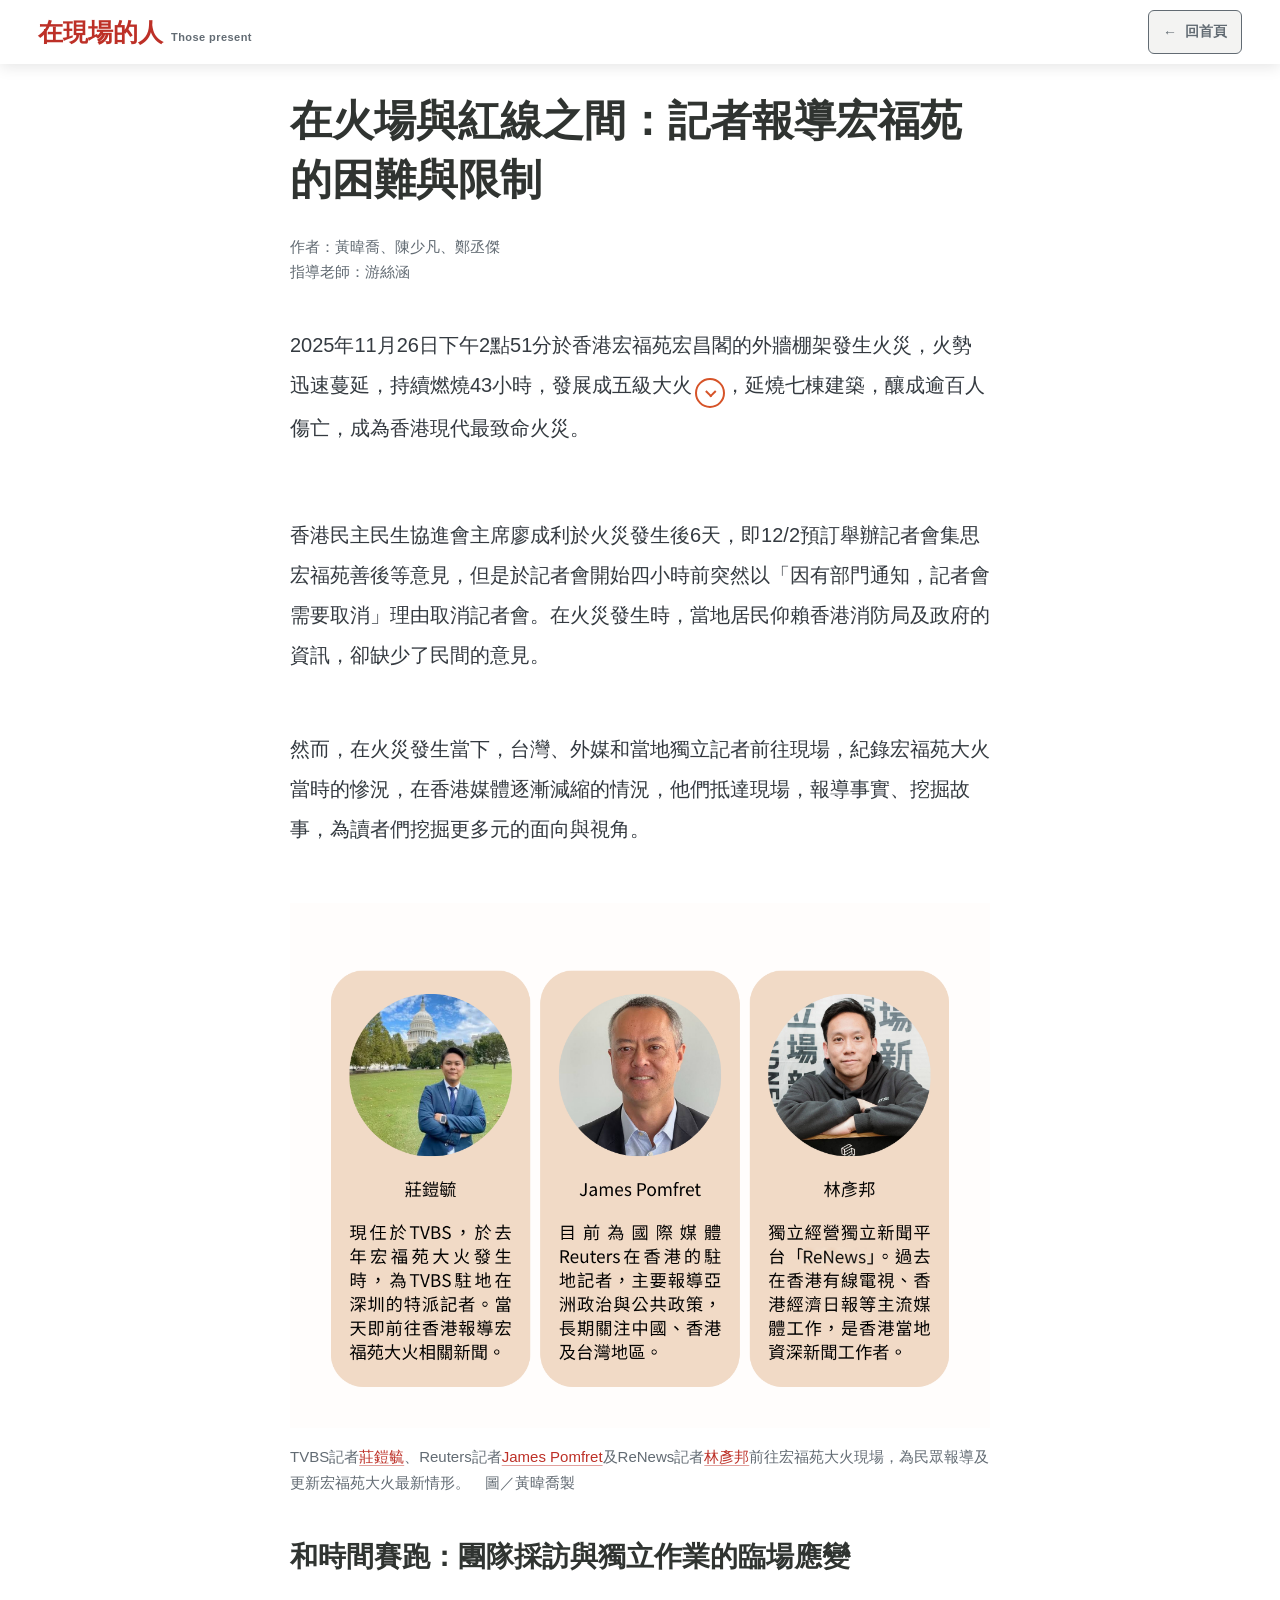
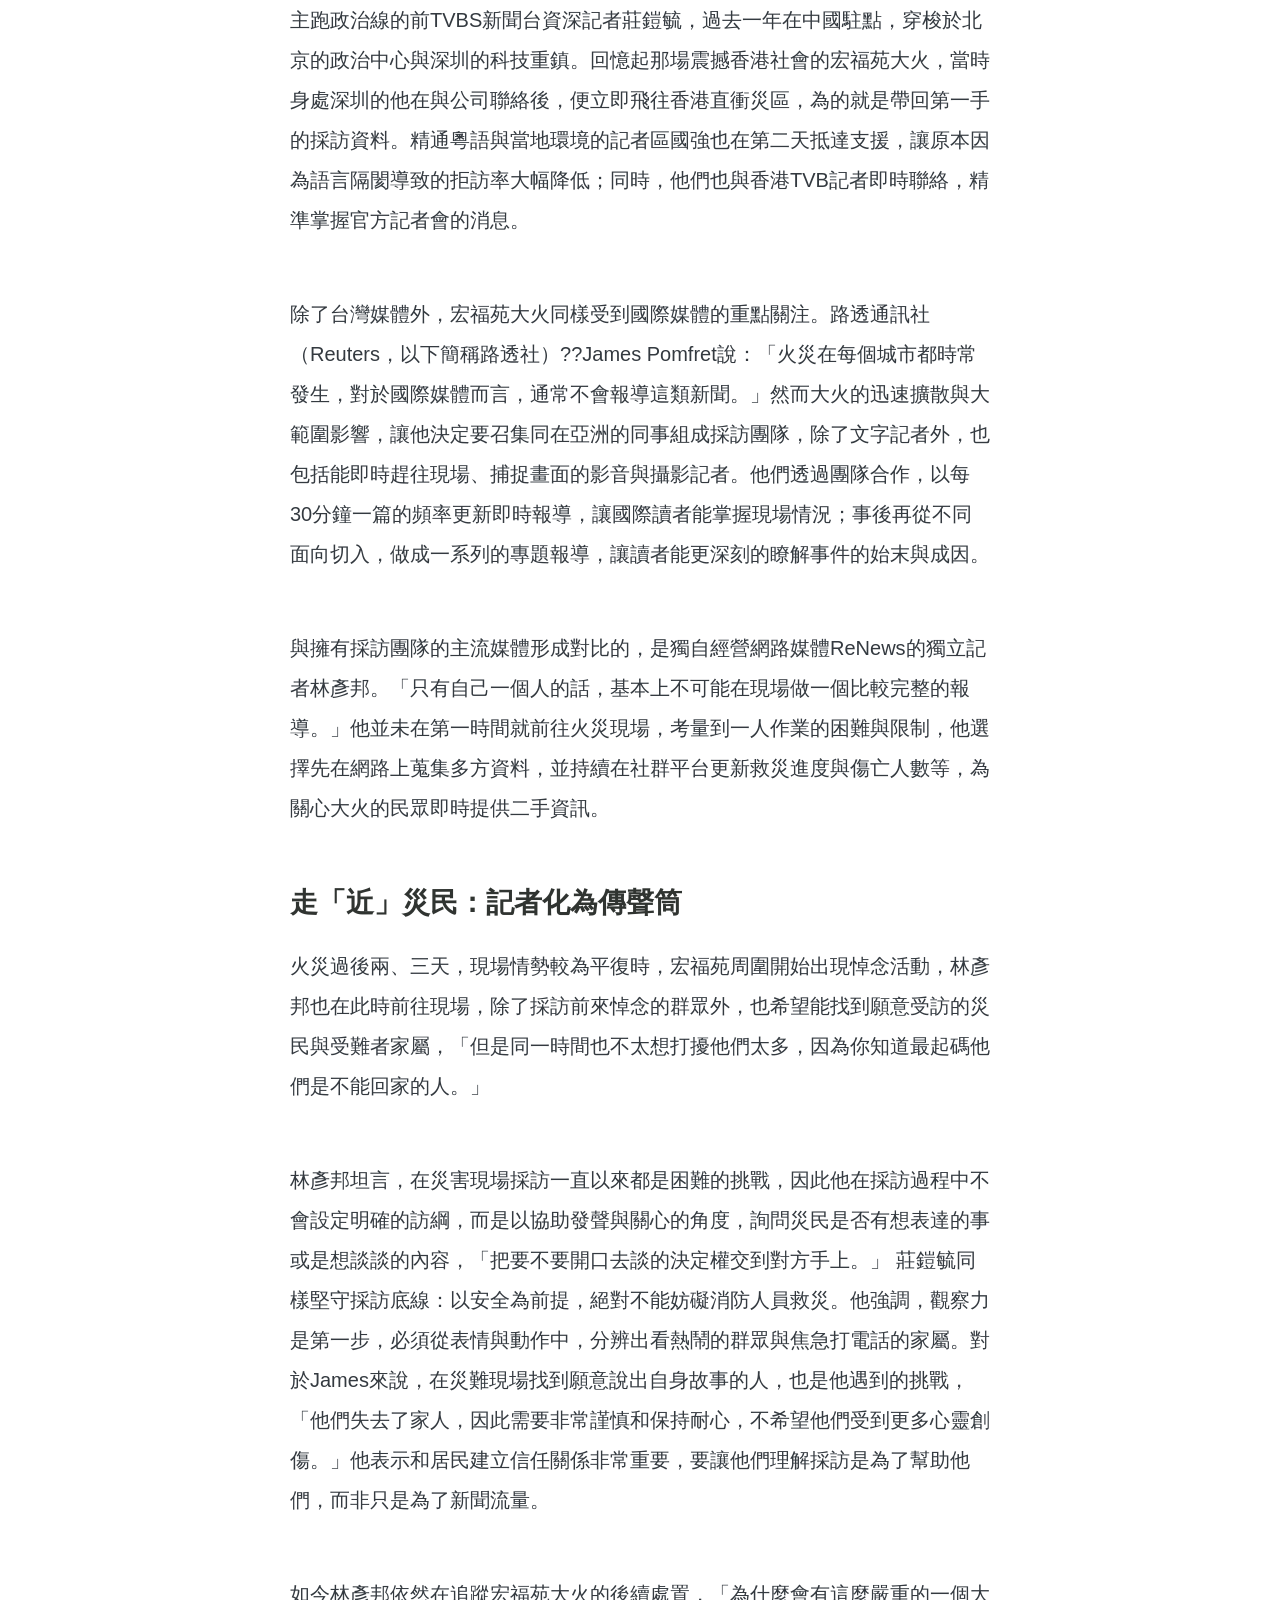
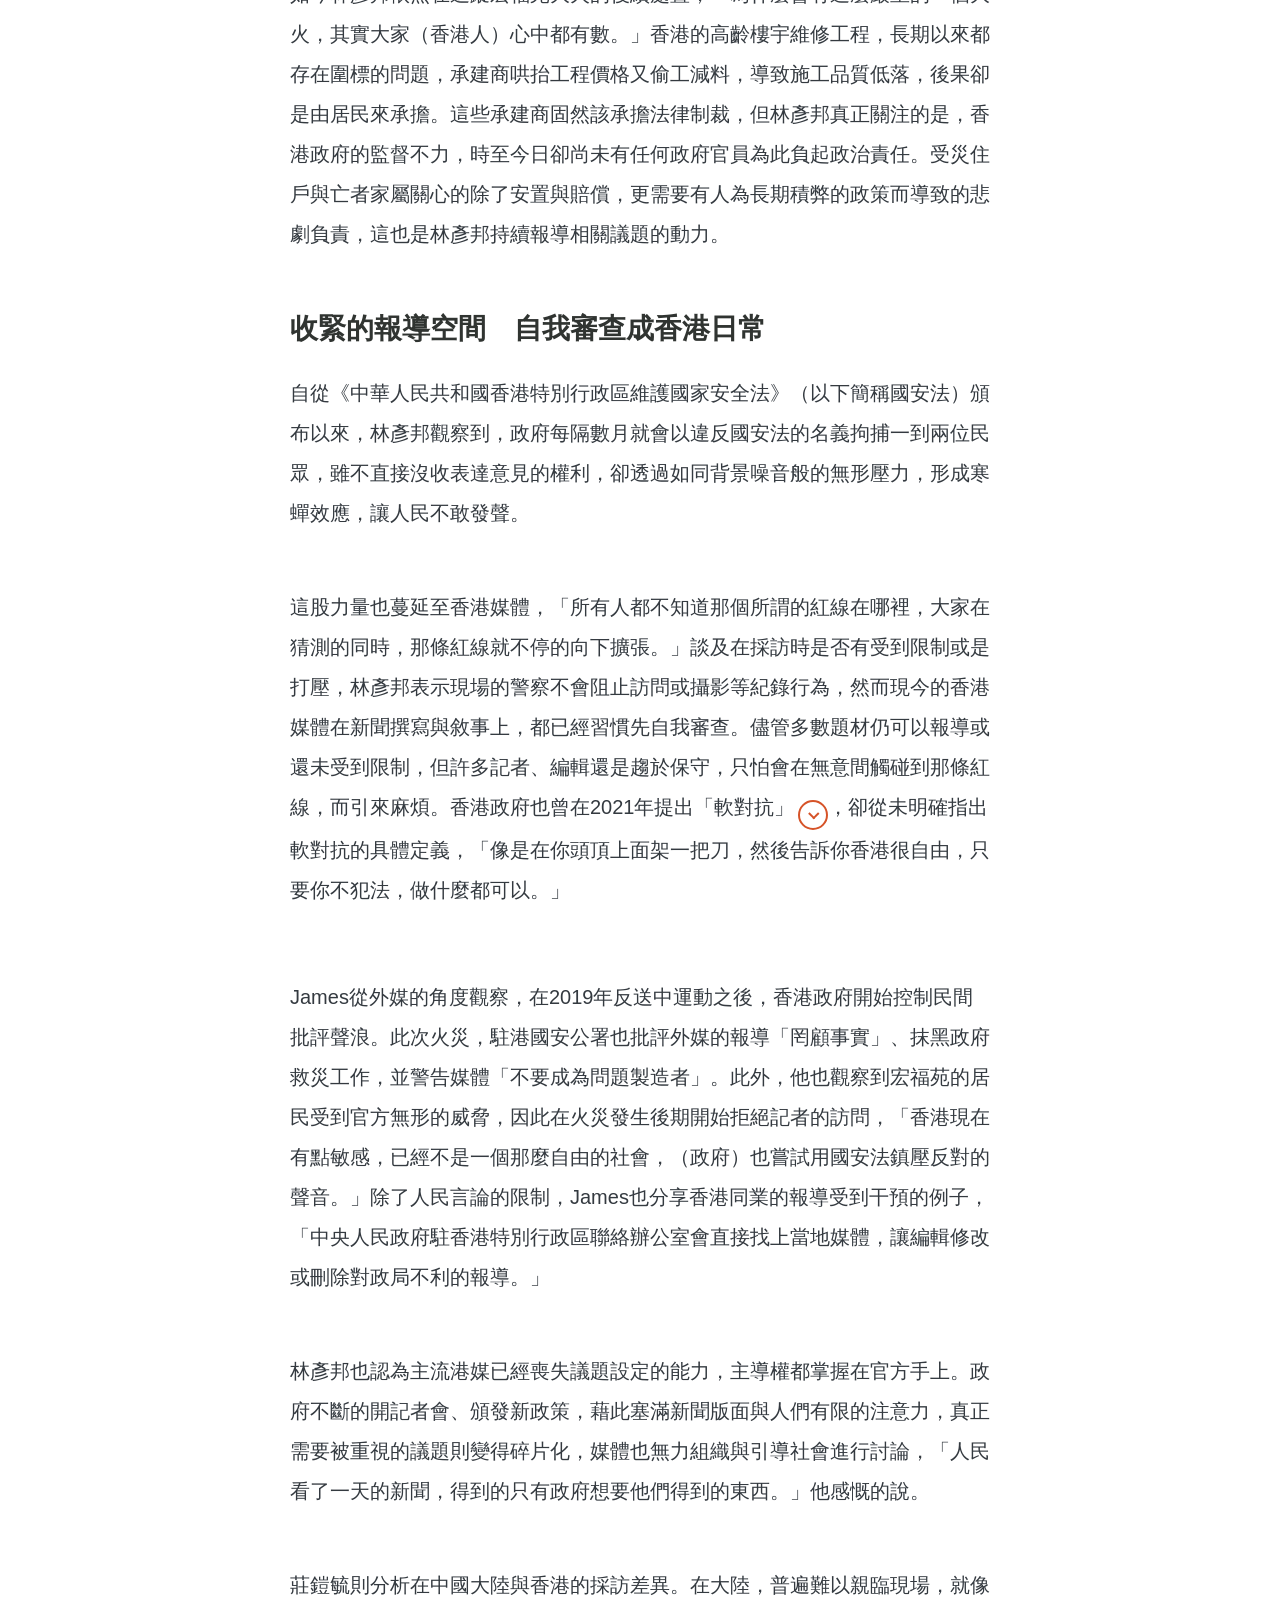
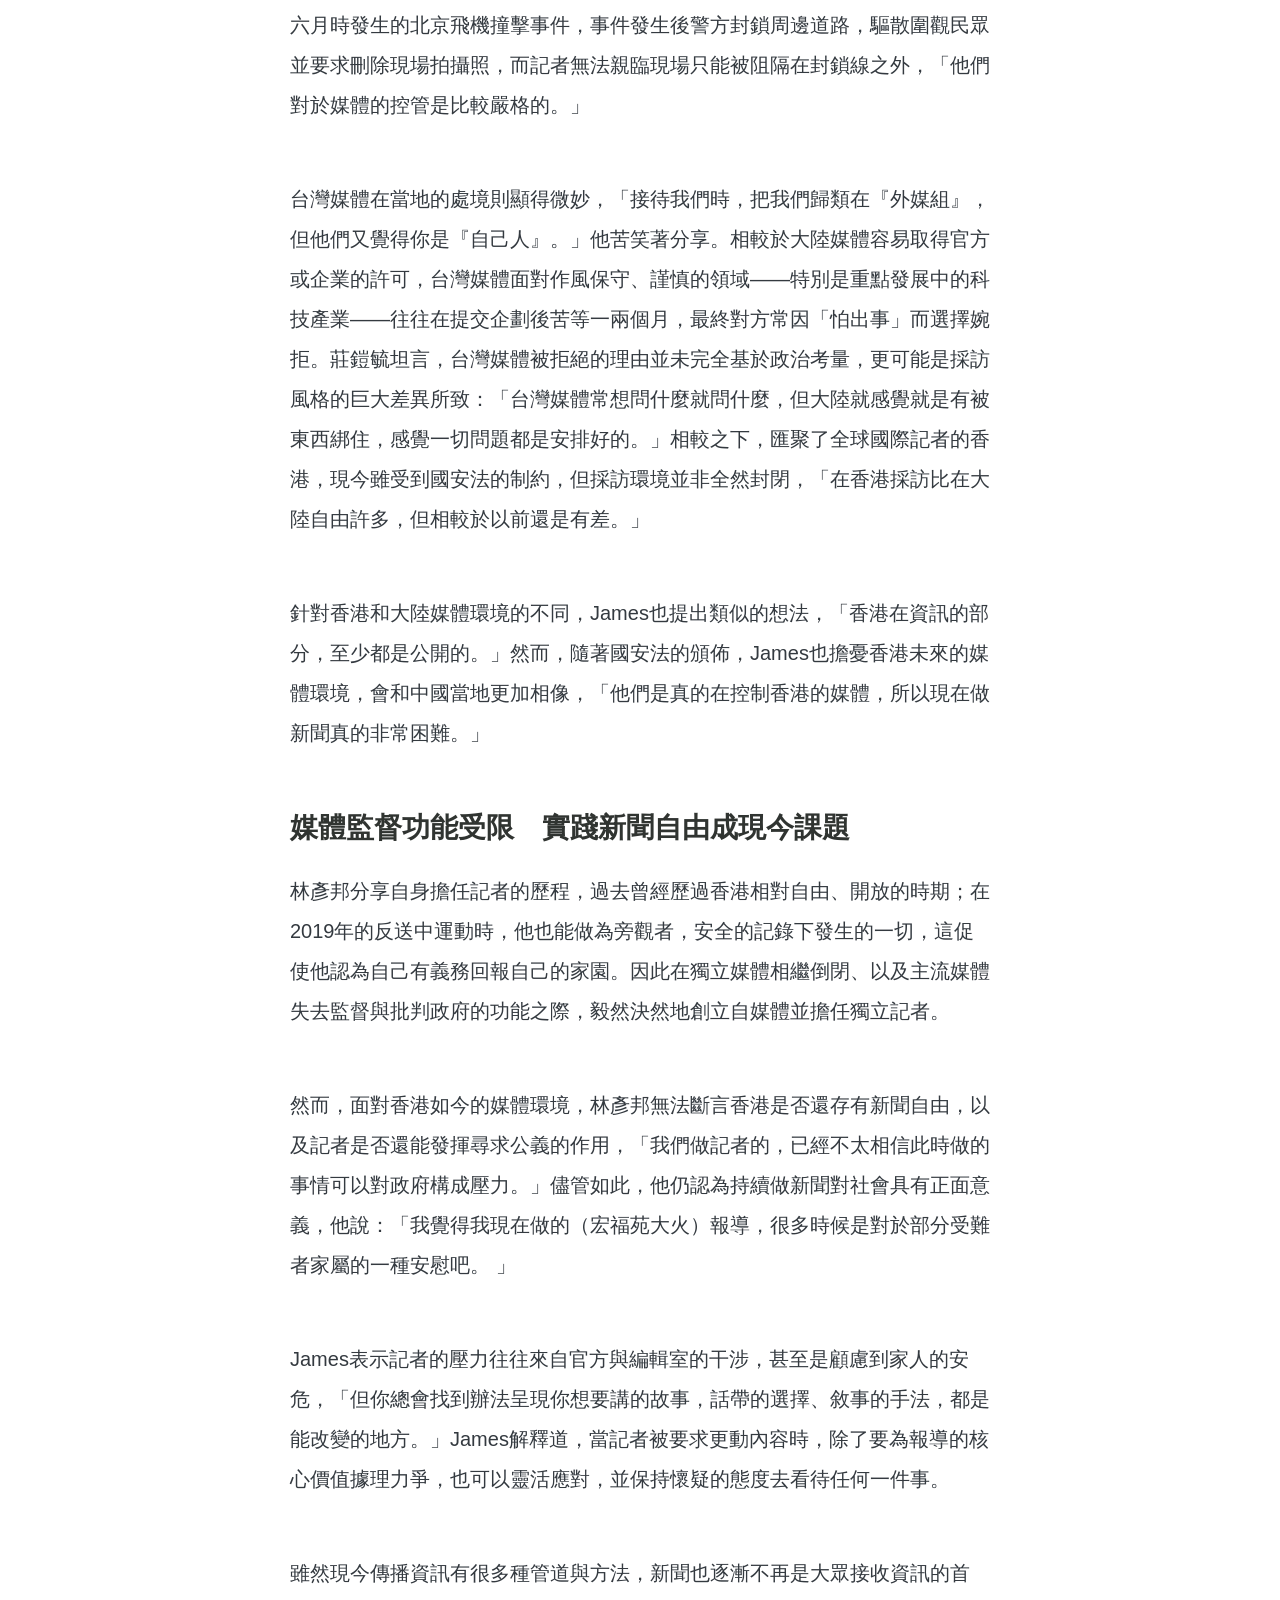
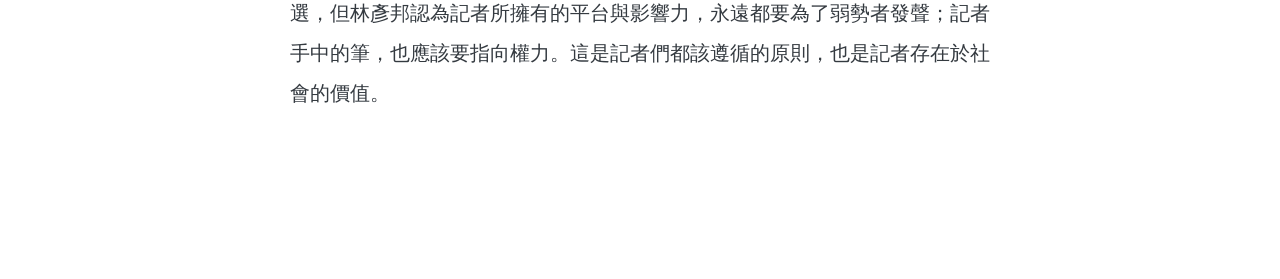
==== commit e9375996: "update" ====
--- a/article.html
+++ b/article.html
@@ -6,6 +6,8 @@
   <meta name="viewport" content="width=device-width, initial-scale=1.0">
   <title>在火場與紅線之間：記者報導宏福苑的困難與限制</title>
   <link rel="stylesheet" href="style.css">
+
+  <link rel="stylesheet" href="article-colors.css">
 </head>
 
 <body>
--- a/article-colors.css
+++ b/article-colors.css
@@ -0,0 +1,20 @@
+/* Article palette: white, charcoal, and warm red. Layout stays in style.css. */
+:root {
+  --page-bg: #ffffff;
+  --topbar-bg: rgba(255, 255, 255, 0.96);
+  --text: #343a40;
+  --muted-text: #626b73;
+  --annotation-bg: #fff7f2;
+  --annotation-line: #d65328;
+  --accent: #bd3027;
+  --focus: #b52f25;
+}
+.topbar { box-shadow: 0 3px 14px rgba(0, 0, 0, 0.10); }
+.site-logo { color: #bd3027; }
+.logo-subtitle { color: #626b73; }
+.home-button { color: #626b73; }
+.home-button:hover { color: var(--accent); }
+.article-title, .article-heading { color: #303431; }
+.article a { text-decoration-color: rgba(189, 48, 39, 0.45); }
+.article a:hover { text-decoration-color: currentColor; }
+.annotation-toggle:hover { background: #fff0e8; }
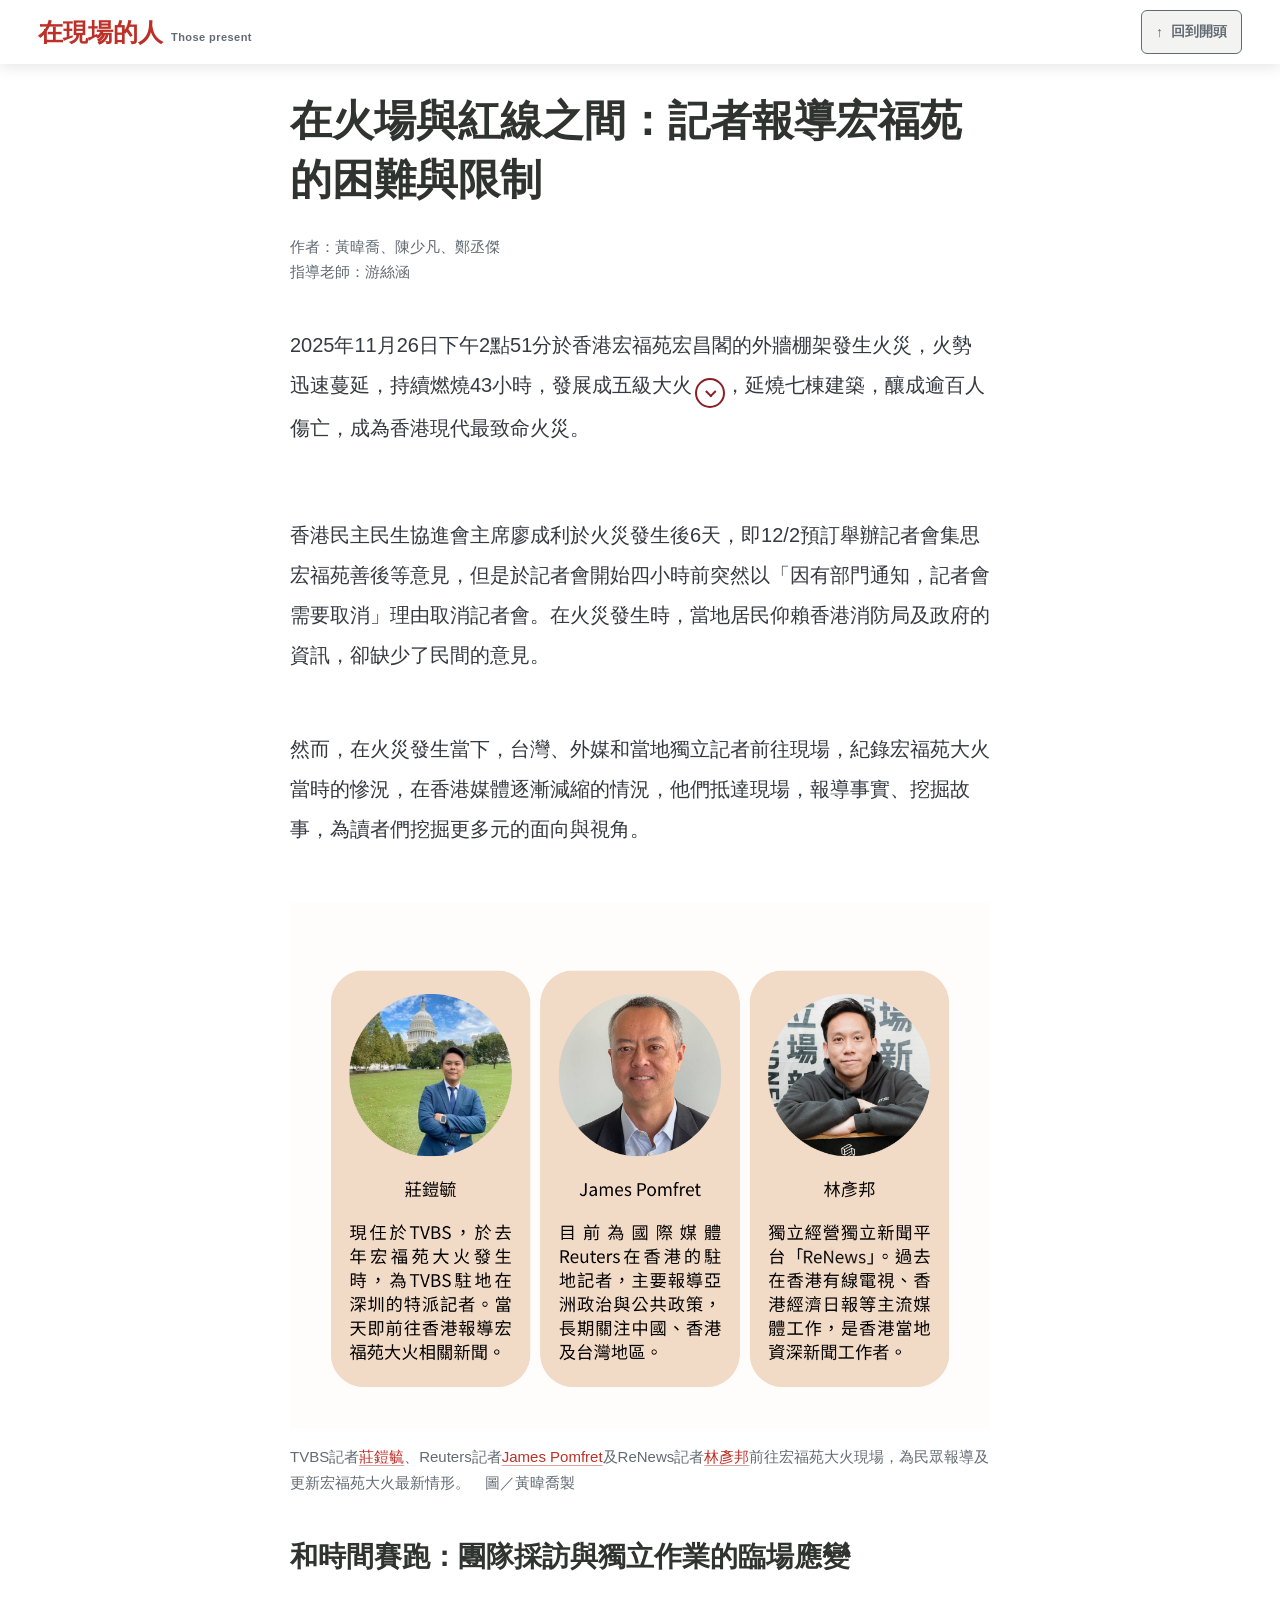
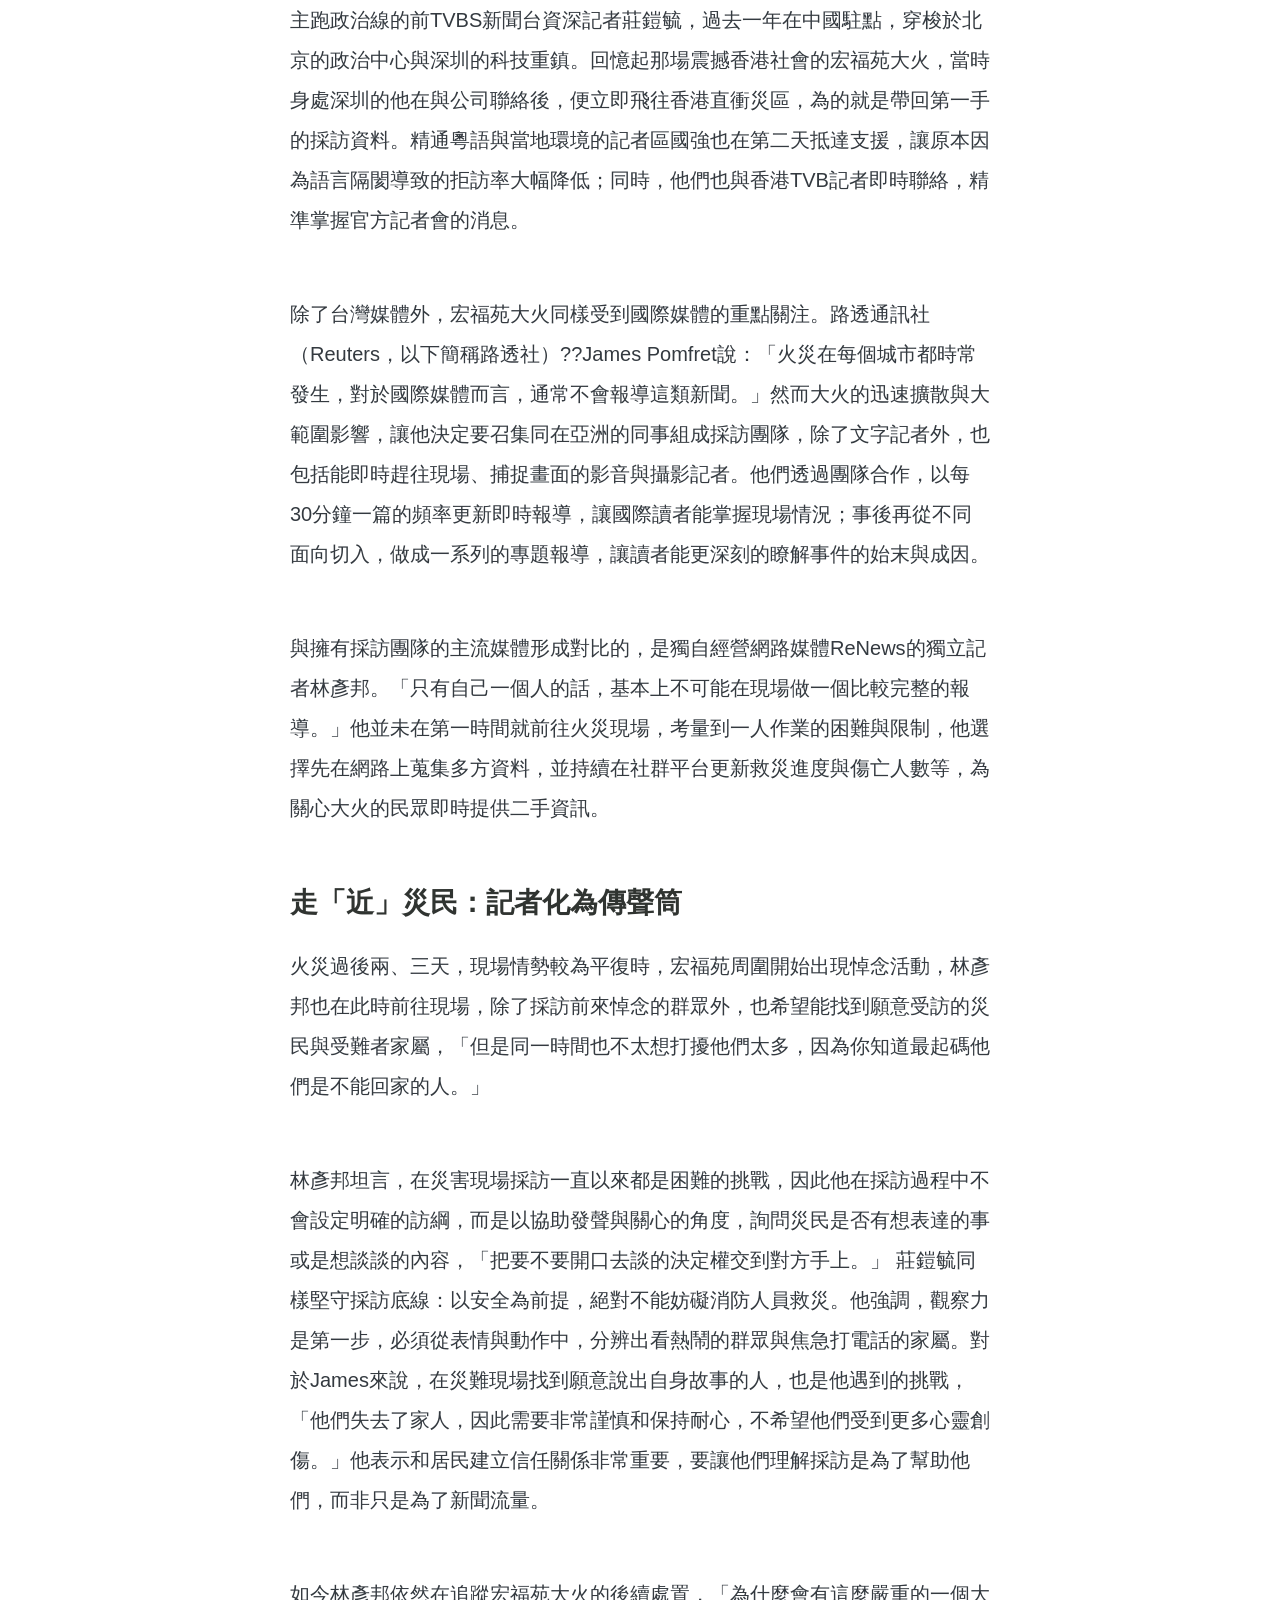
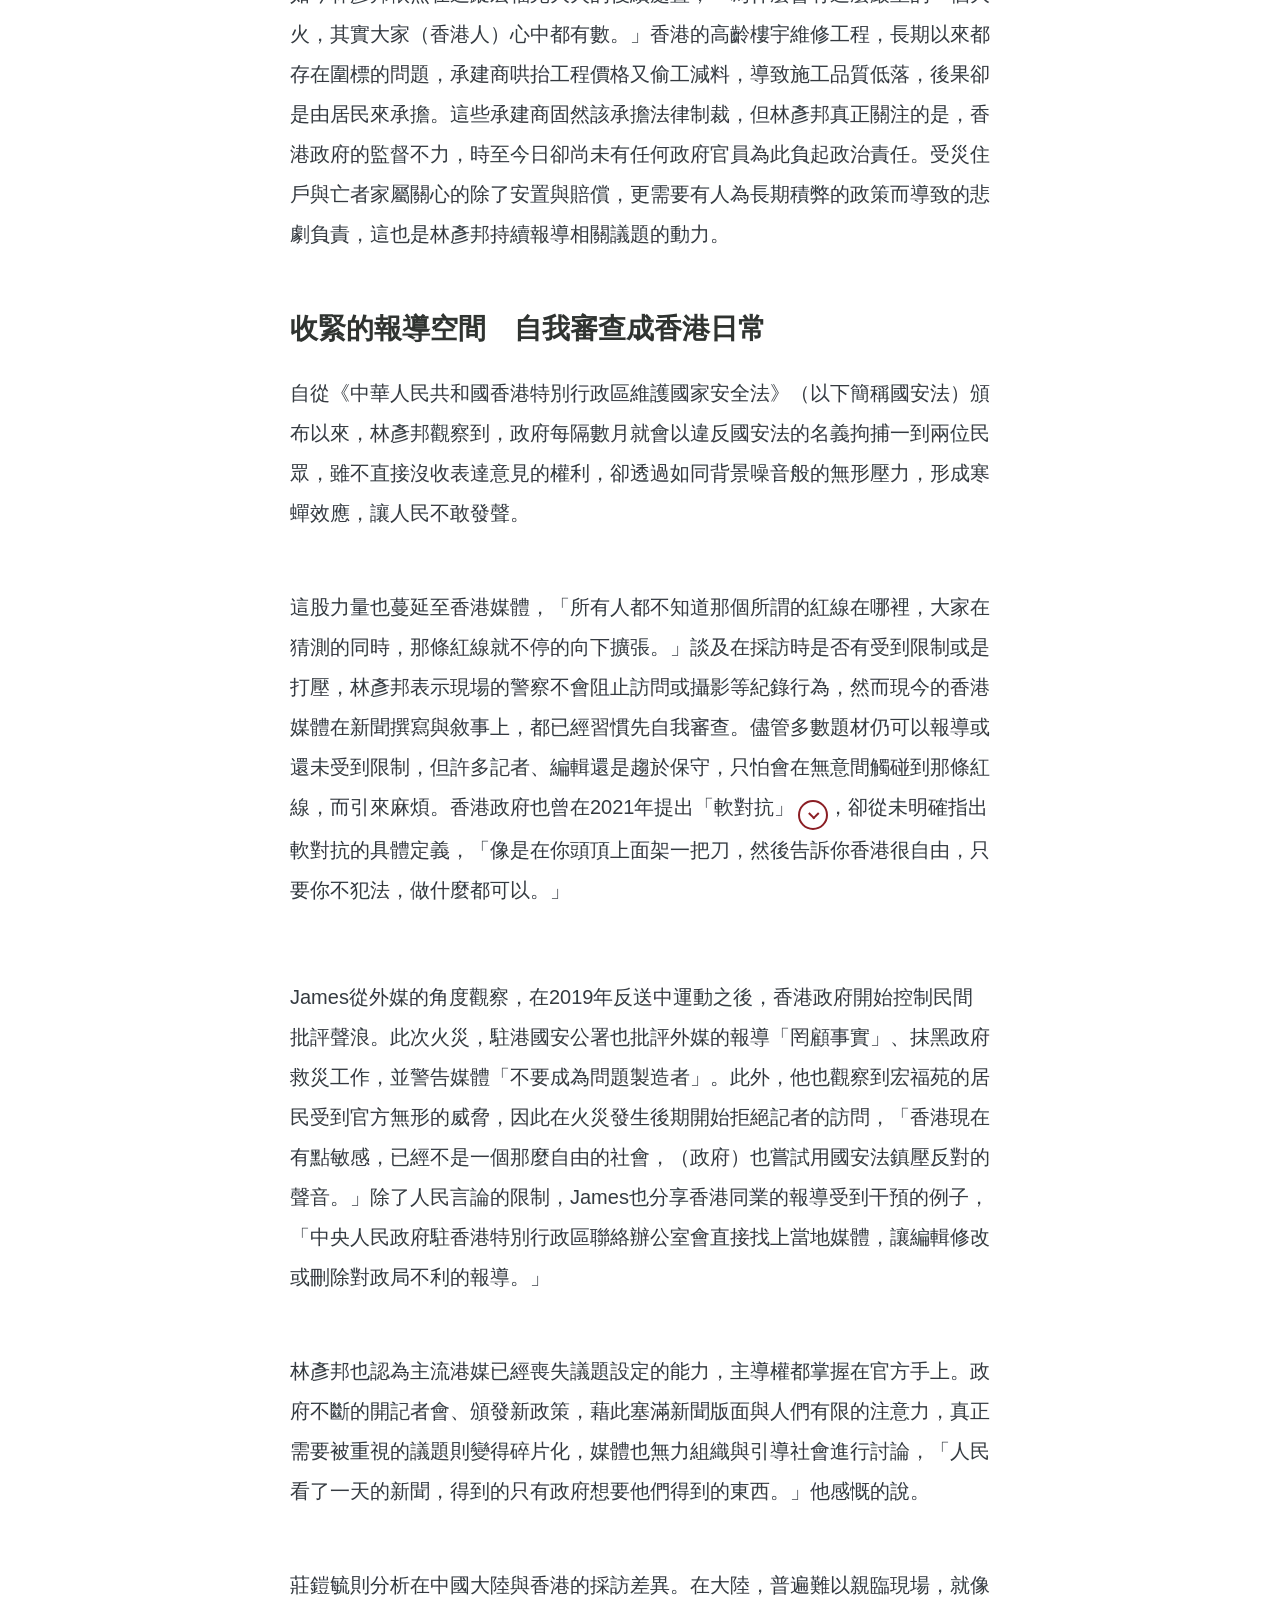
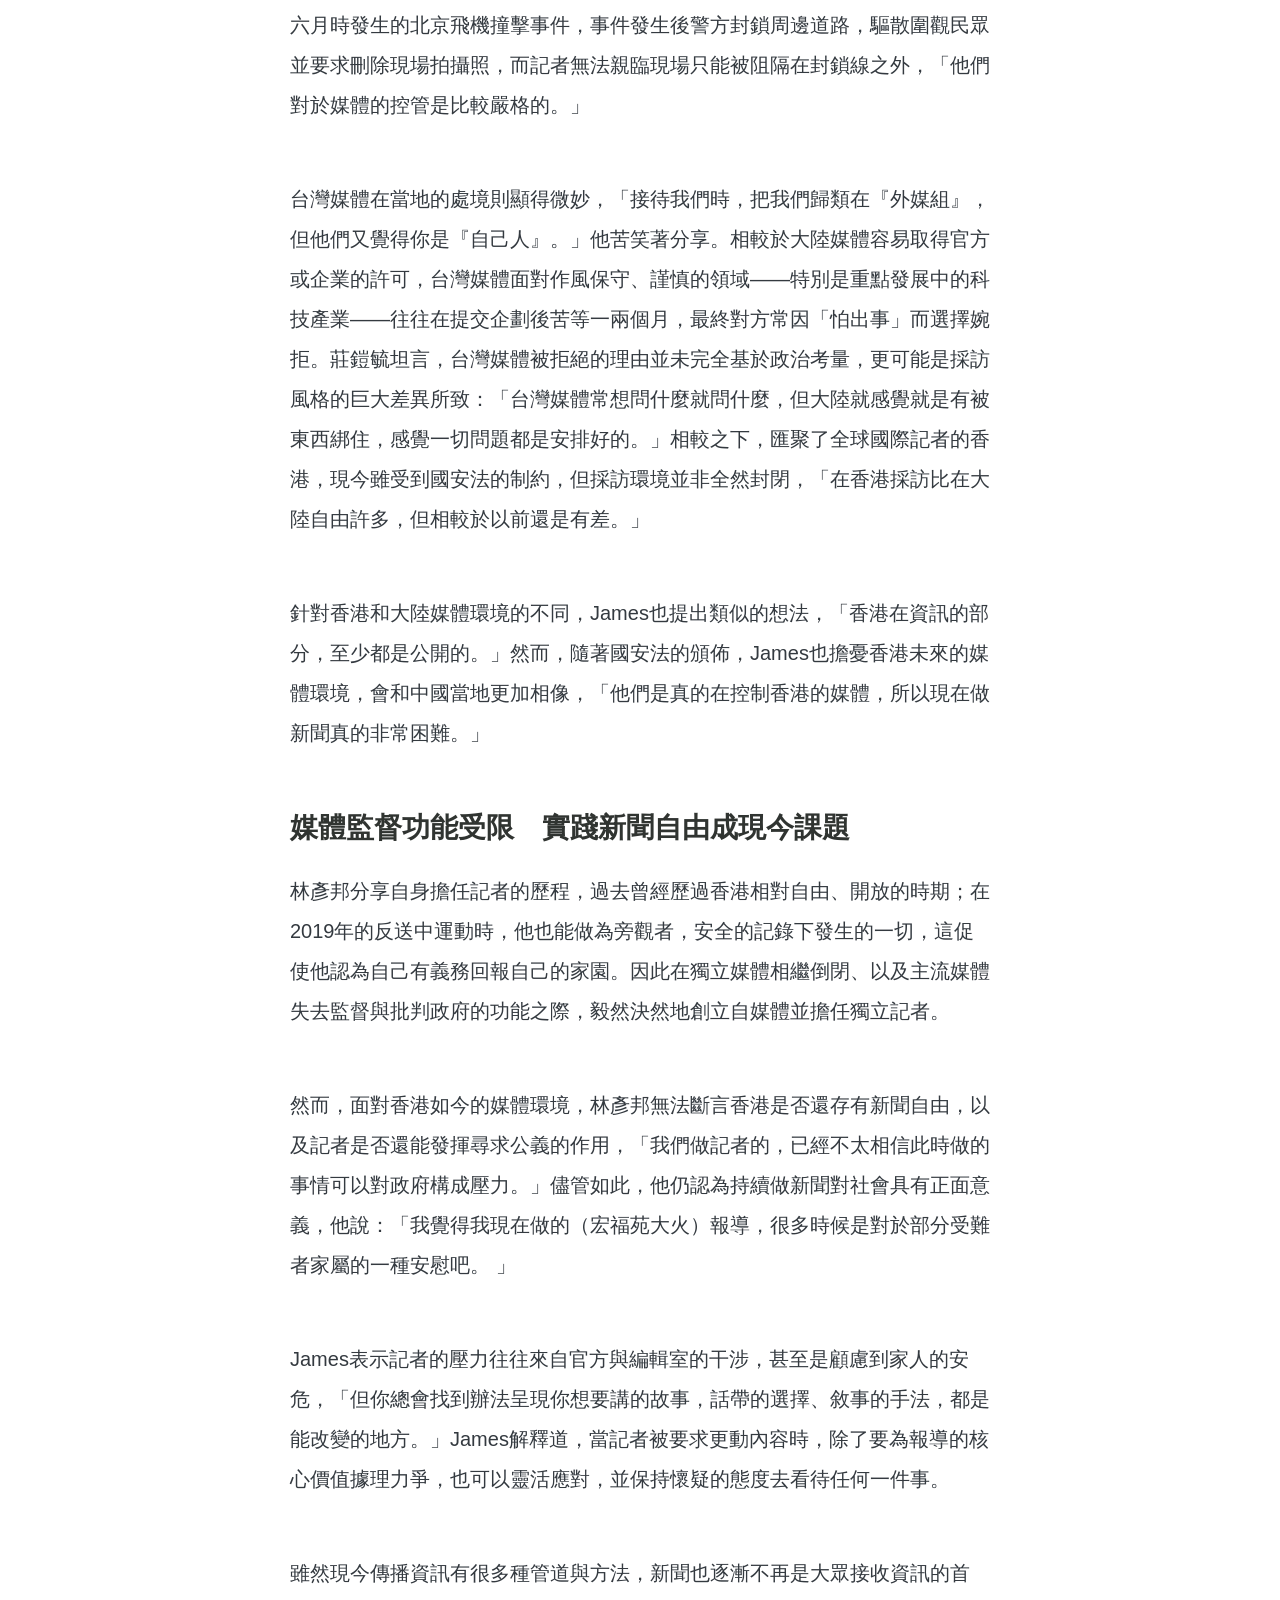
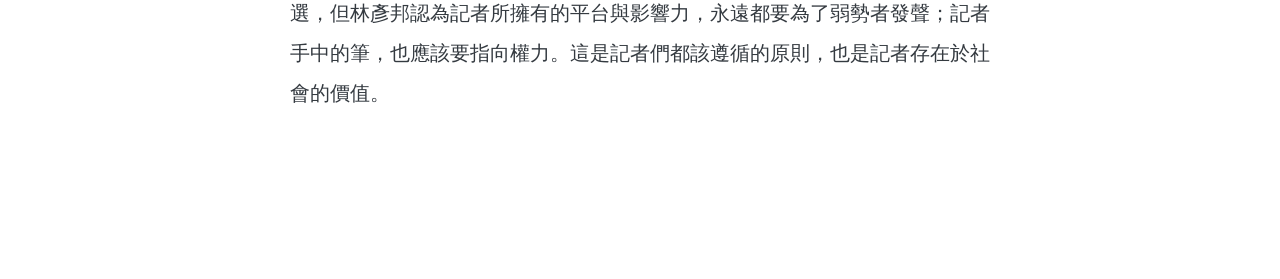
==== commit 36a047f8: "Use sans-serif headings and return-to-top navigation" ====
--- a/article.html
+++ b/article.html
@@ -10,14 +10,14 @@
   <link rel="stylesheet" href="article-colors.css">
 </head>
 
-<body>
+<body id="top">
   <header class="topbar" aria-label="頁面導覽">
     <div class="topbar-inner">
       <a class="site-logo" href="index.html" aria-label="回到首頁">
         <span class="logo-text">在現場的人</span>
         <span class="logo-subtitle">Those present</span>
       </a>
-      <a class="home-button" href="index.html"><span aria-hidden="true">←</span> 回首頁</a>
+      <a class="home-button" href="#top"><span aria-hidden="true">↑</span> 回到開頭</a>
     </div>
   </header>
 
--- a/article-colors.css
+++ b/article-colors.css
@@ -5,7 +5,7 @@
   --text: #343a40;
   --muted-text: #626b73;
   --annotation-bg: #fff7f2;
-  --annotation-line: #d65328;
+  --annotation-line: #8b1e24;
   --accent: #bd3027;
   --focus: #b52f25;
 }
@@ -17,4 +17,14 @@
 .article-title, .article-heading { color: #303431; }
 .article a { text-decoration-color: rgba(189, 48, 39, 0.45); }
 .article a:hover { text-decoration-color: currentColor; }
-.annotation-toggle:hover { background: #fff0e8; }
+.annotation-toggle:hover { background: #fbeef0; }
+
+/* University newspaper inspired sans-serif typography. */
+body {
+  font-family: "Open Sans", "Microsoft JhengHei", "微軟正黑體", "PingFang TC", sans-serif;
+  font-weight: 400;
+}
+.article-title, .article-heading {
+  font-family: "PingFang TC", "Microsoft JhengHei", "微軟正黑體", "Noto Sans TC", "Heiti TC", sans-serif;
+  font-weight: 700;
+}
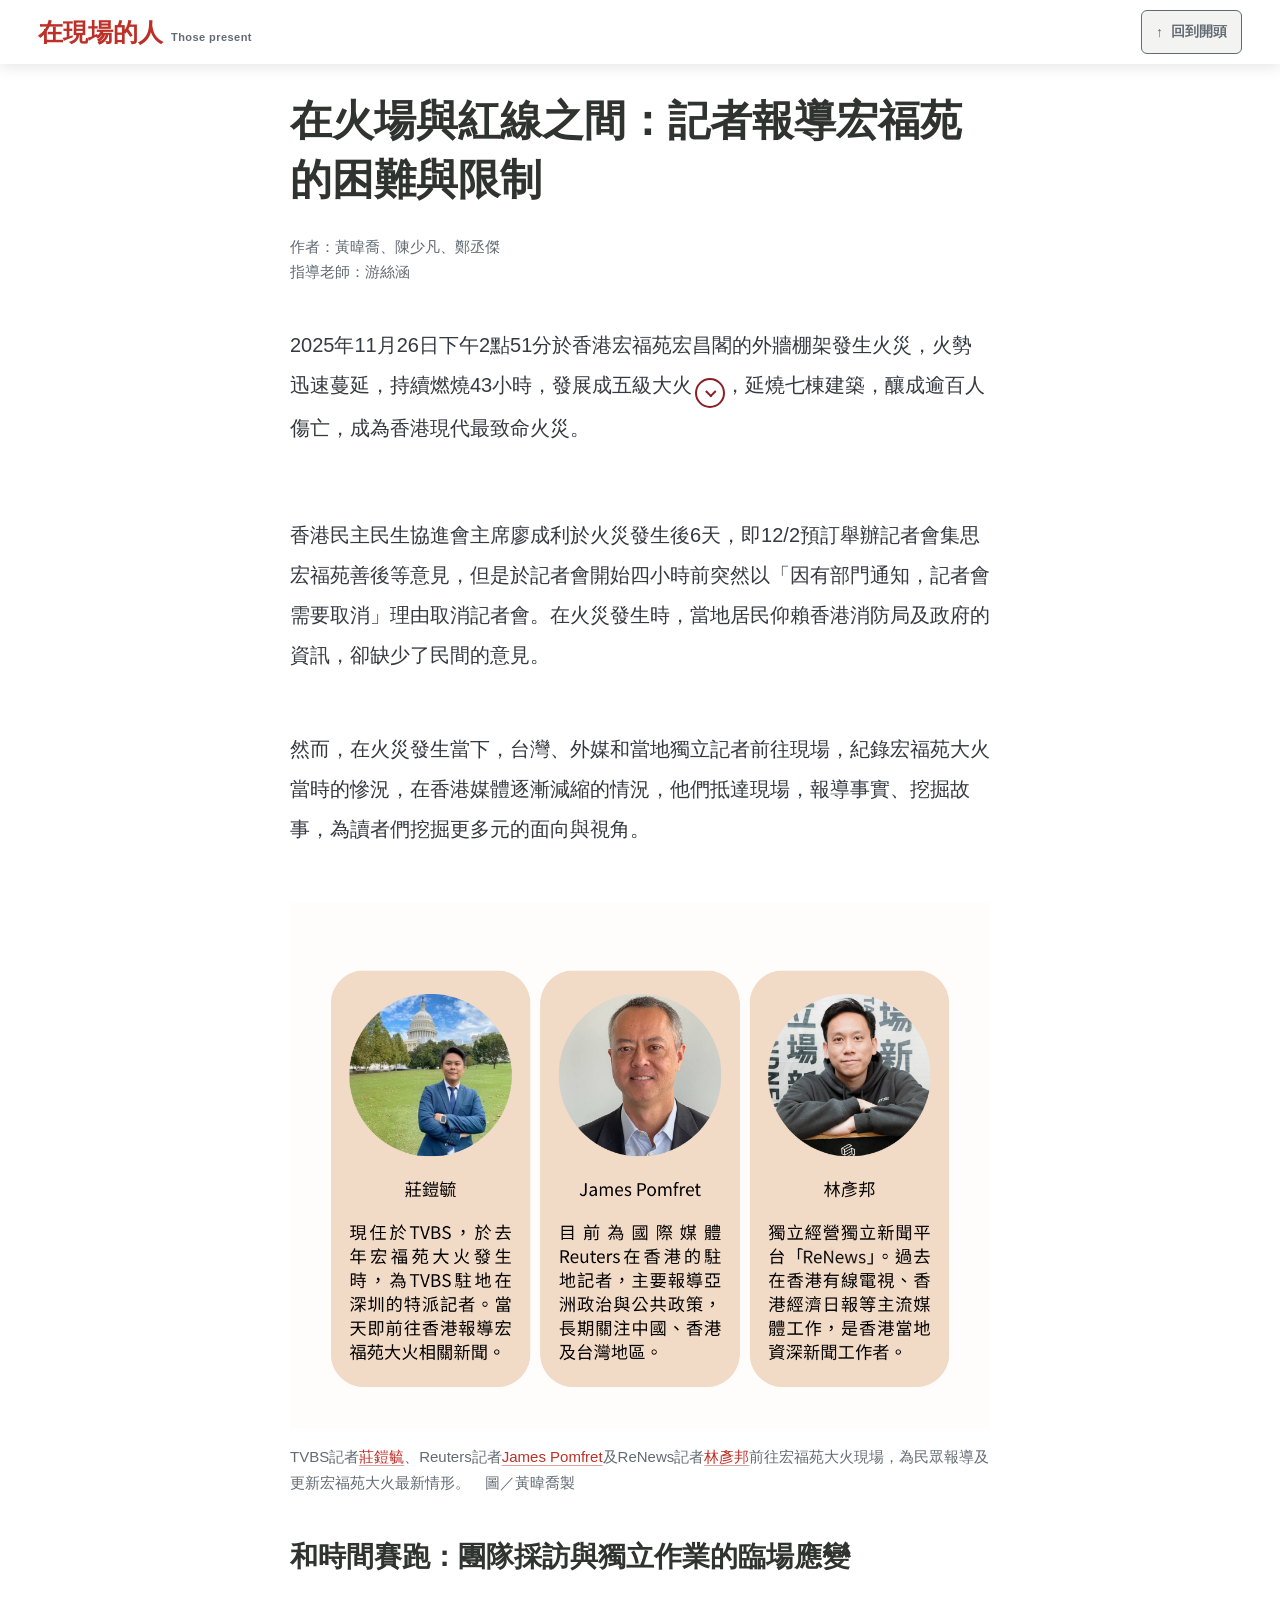
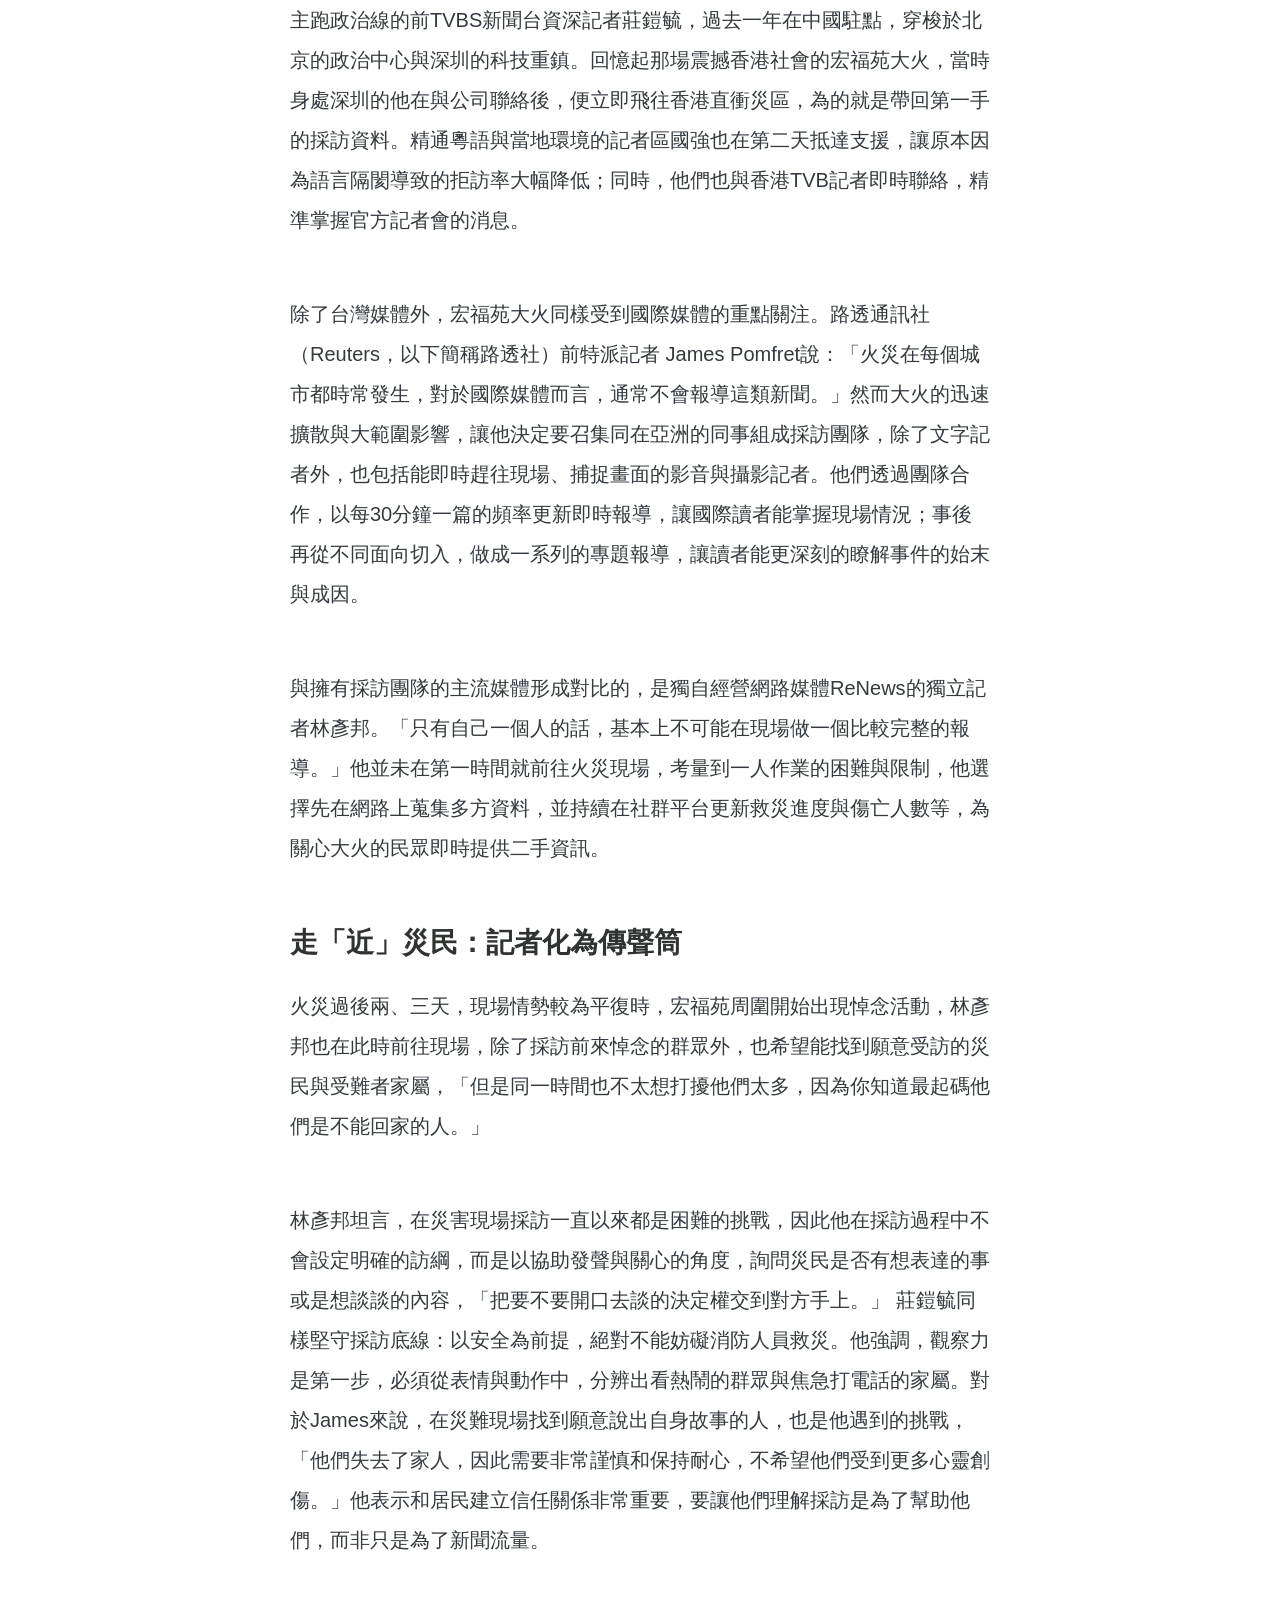
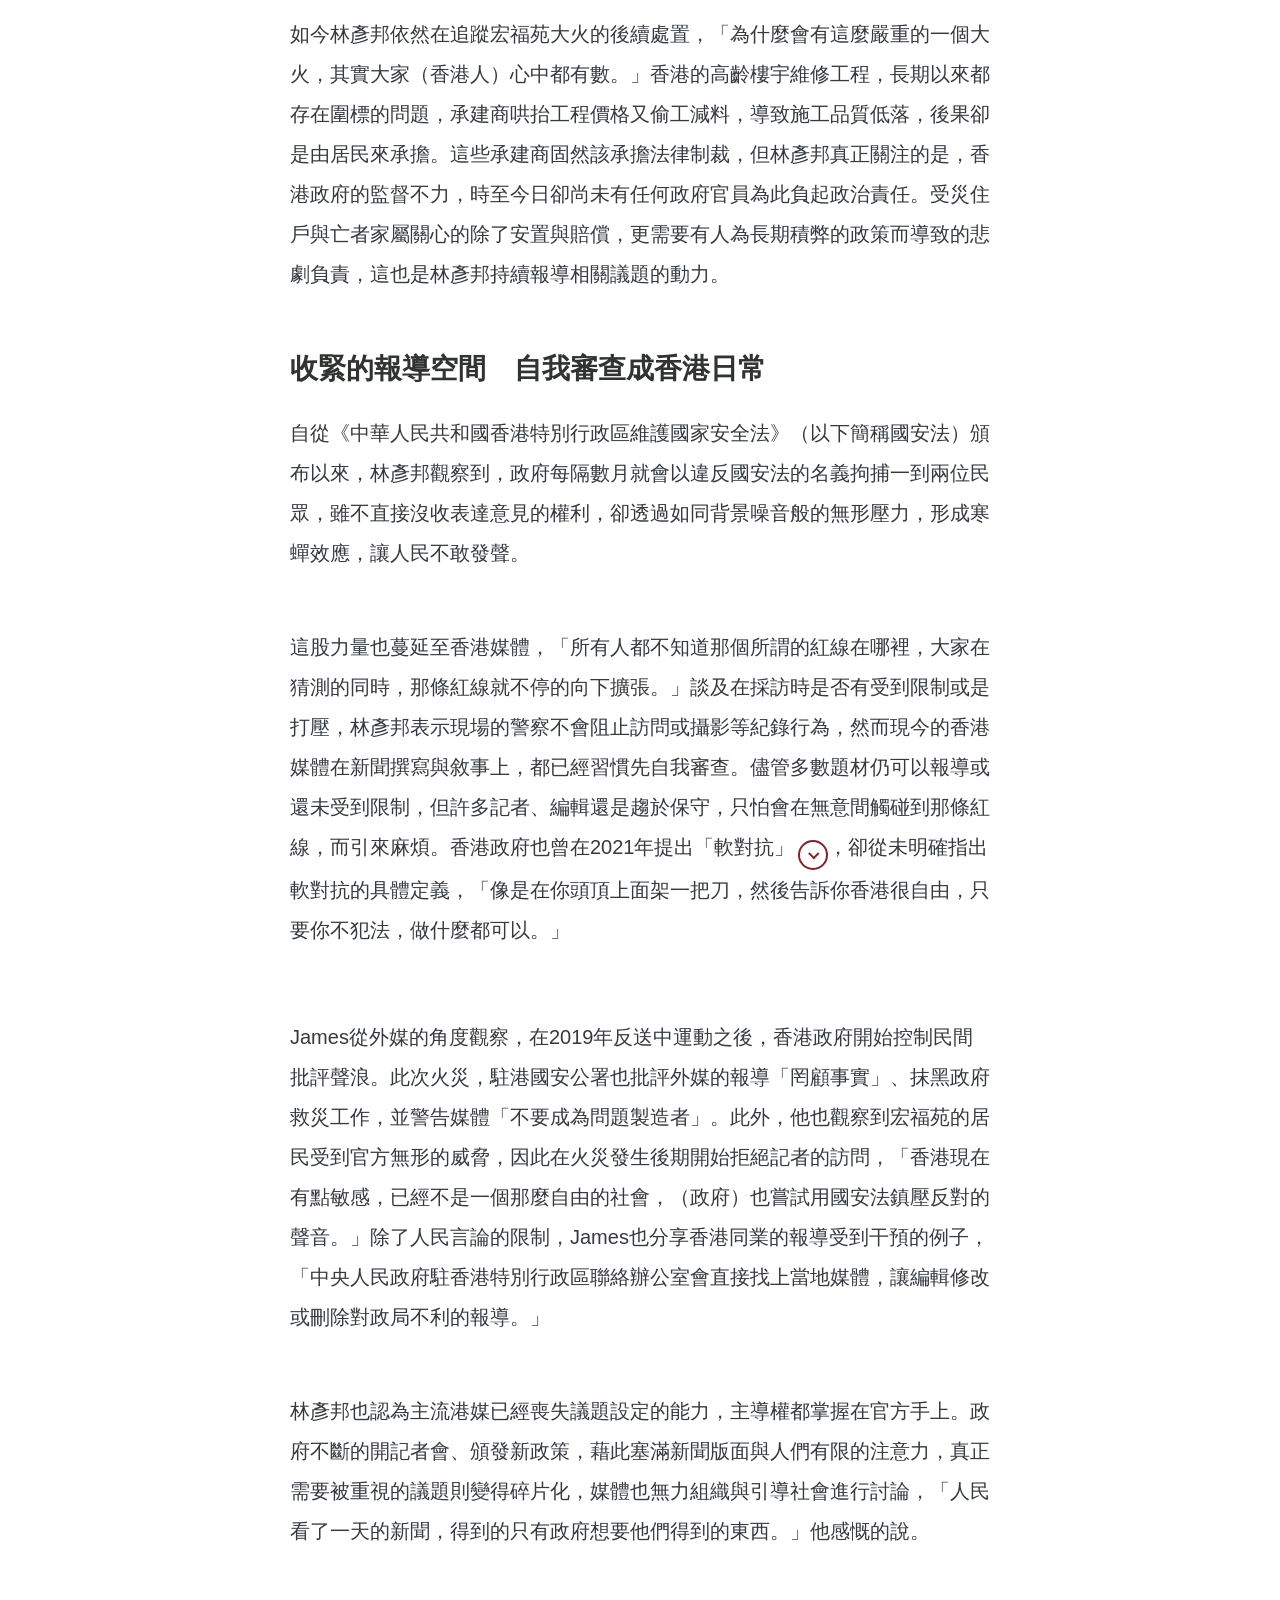
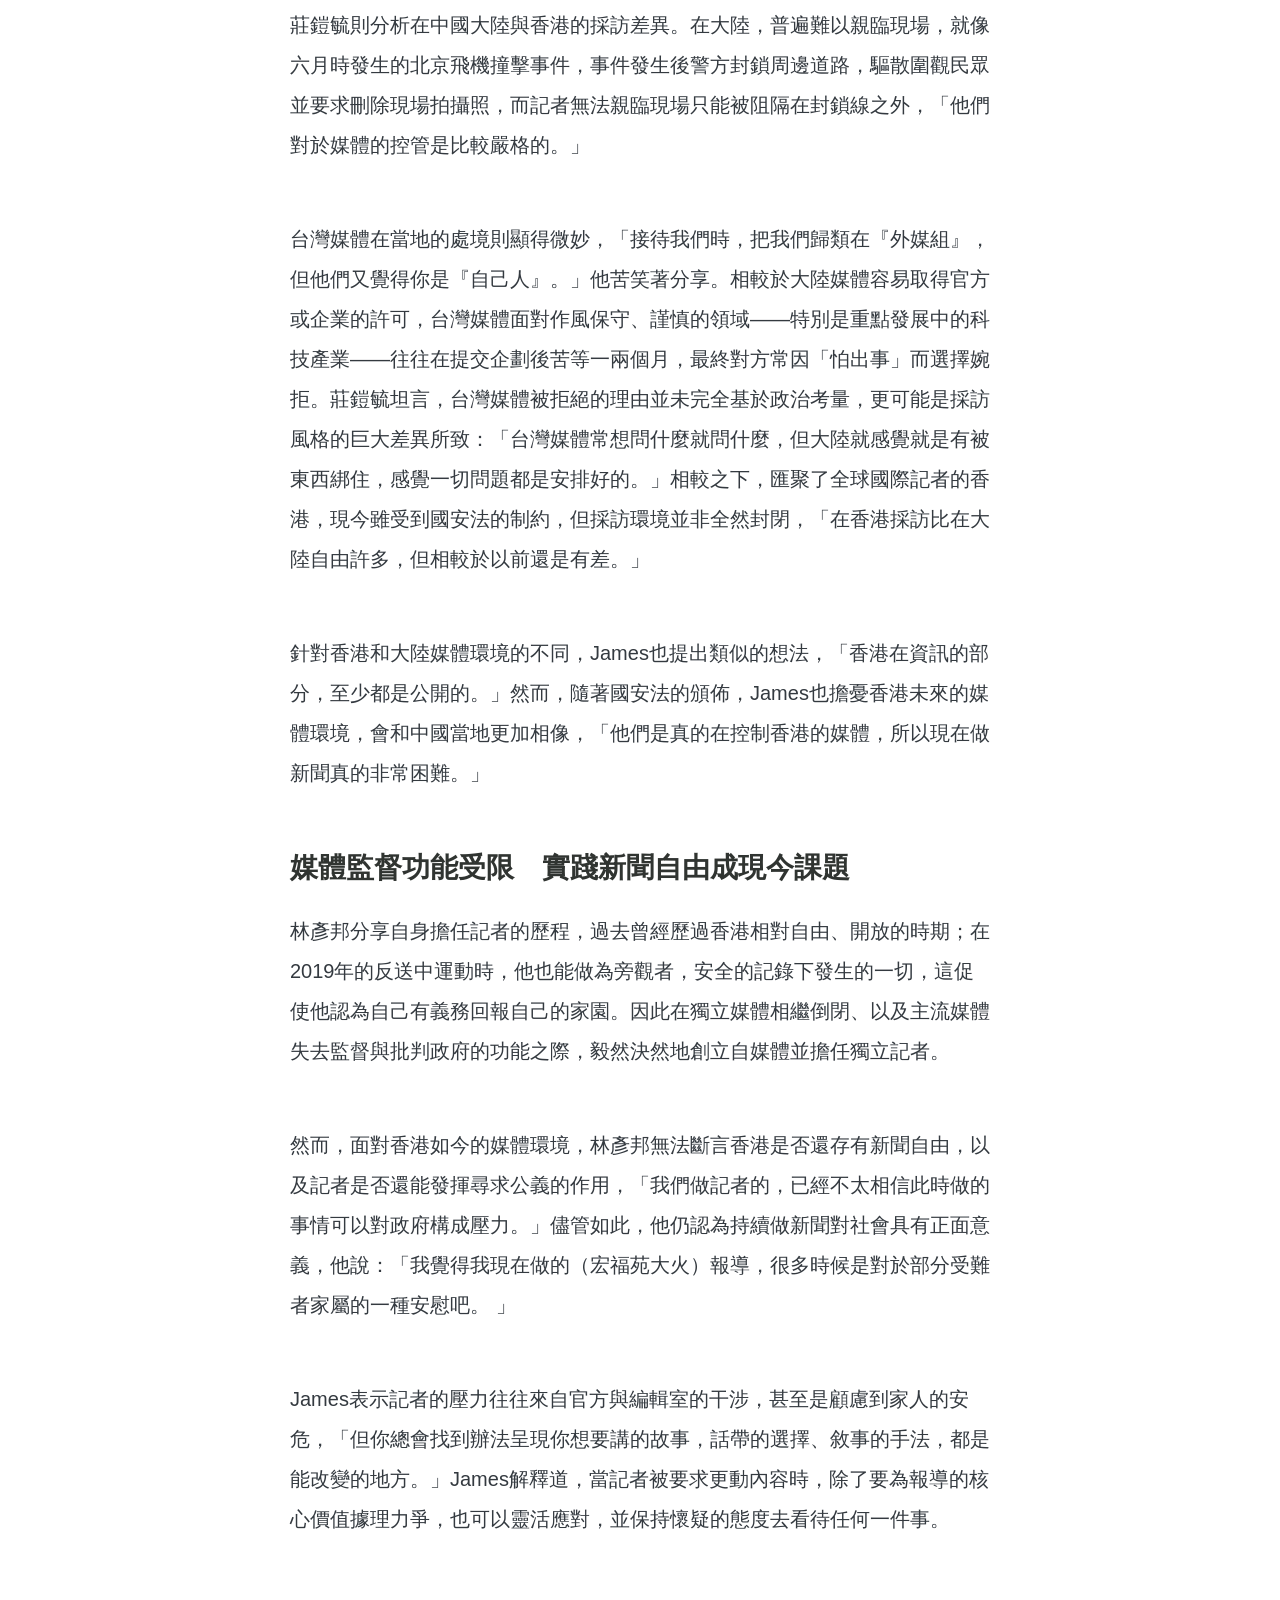
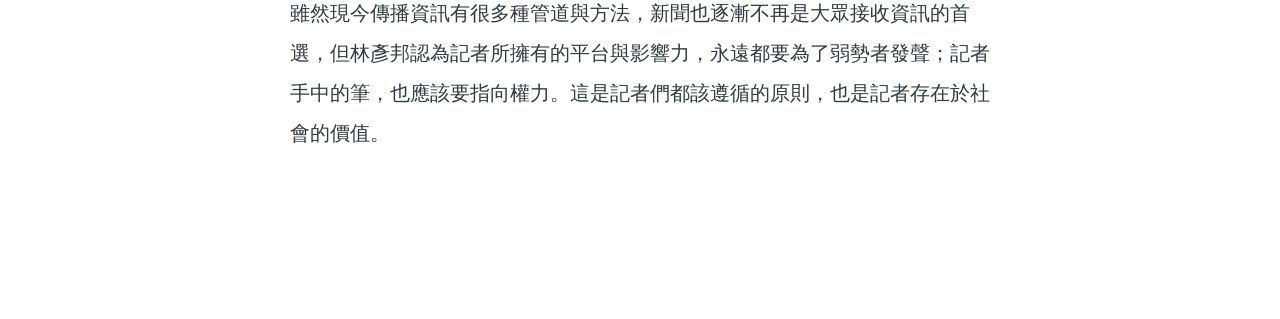
==== commit 0372459e: "Correct James Pomfret's former Reuters correspondent title" ====
--- a/article.html
+++ b/article.html
@@ -53,7 +53,7 @@
 
       <p>主跑政治線的前TVBS新聞台資深記者莊鎧毓，過去一年在中國駐點，穿梭於北京的政治中心與深圳的科技重鎮。回憶起那場震撼香港社會的宏福苑大火，當時身處深圳的他在與公司聯絡後，便立即飛往香港直衝災區，為的就是帶回第一手的採訪資料。精通粵語與當地環境的記者區國強也在第二天抵達支援，讓原本因為語言隔閡導致的拒訪率大幅降低；同時，他們也與香港TVB記者即時聯絡，精準掌握官方記者會的消息。</p>
 
-      <p>除了台灣媒體外，宏福苑大火同樣受到國際媒體的重點關注。路透通訊社（Reuters，以下簡稱路透社）??James Pomfret說：「火災在每個城市都時常發生，對於國際媒體而言，通常不會報導這類新聞。」然而大火的迅速擴散與大範圍影響，讓他決定要召集同在亞洲的同事組成採訪團隊，除了文字記者外，也包括能即時趕往現場、捕捉畫面的影音與攝影記者。他們透過團隊合作，以每30分鐘一篇的頻率更新即時報導，讓國際讀者能掌握現場情況；事後再從不同面向切入，做成一系列的專題報導，讓讀者能更深刻的瞭解事件的始末與成因。</p>
+      <p>除了台灣媒體外，宏福苑大火同樣受到國際媒體的重點關注。路透通訊社（Reuters，以下簡稱路透社）前特派記者 James Pomfret說：「火災在每個城市都時常發生，對於國際媒體而言，通常不會報導這類新聞。」然而大火的迅速擴散與大範圍影響，讓他決定要召集同在亞洲的同事組成採訪團隊，除了文字記者外，也包括能即時趕往現場、捕捉畫面的影音與攝影記者。他們透過團隊合作，以每30分鐘一篇的頻率更新即時報導，讓國際讀者能掌握現場情況；事後再從不同面向切入，做成一系列的專題報導，讓讀者能更深刻的瞭解事件的始末與成因。</p>
       
       <p>與擁有採訪團隊的主流媒體形成對比的，是獨自經營網路媒體ReNews的獨立記者林彥邦。「只有自己一個人的話，基本上不可能在現場做一個比較完整的報導。」他並未在第一時間就前往火災現場，考量到一人作業的困難與限制，他選擇先在網路上蒐集多方資料，並持續在社群平台更新救災進度與傷亡人數等，為關心大火的民眾即時提供二手資訊。</p>
 
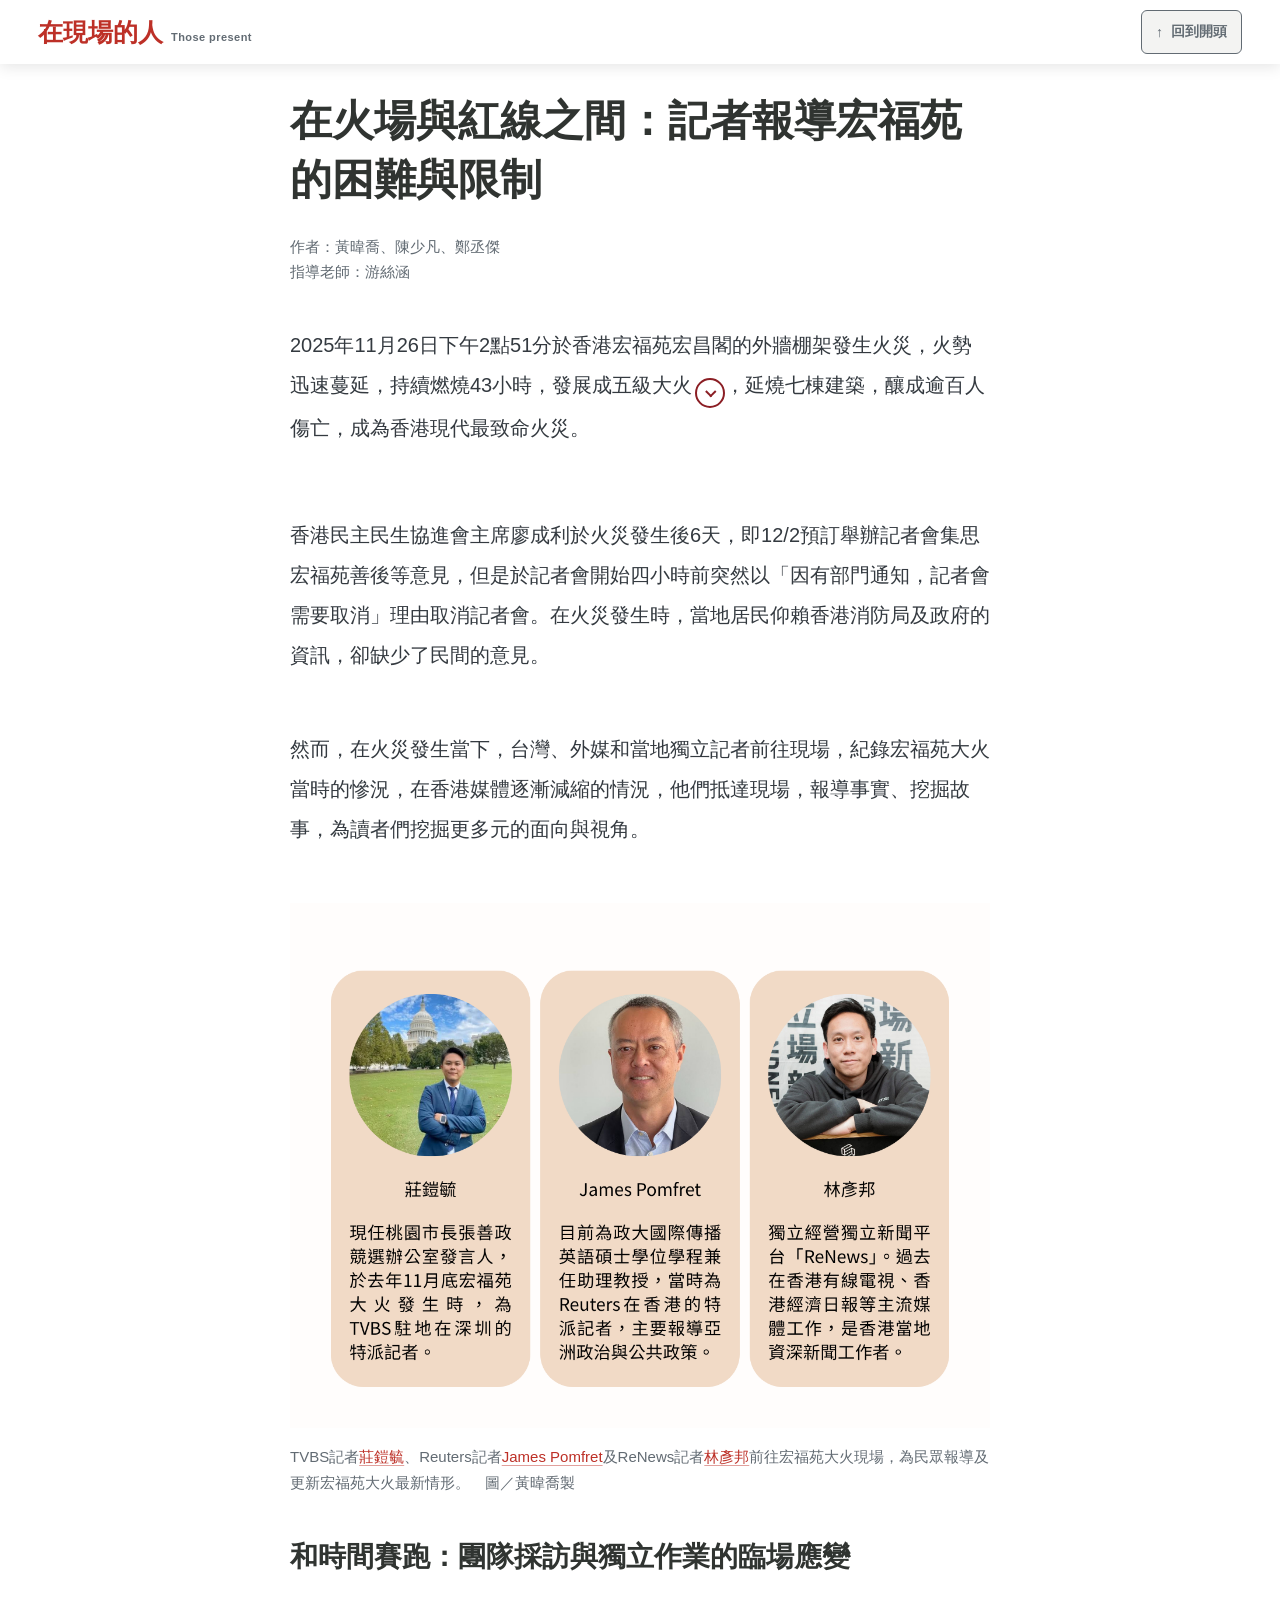
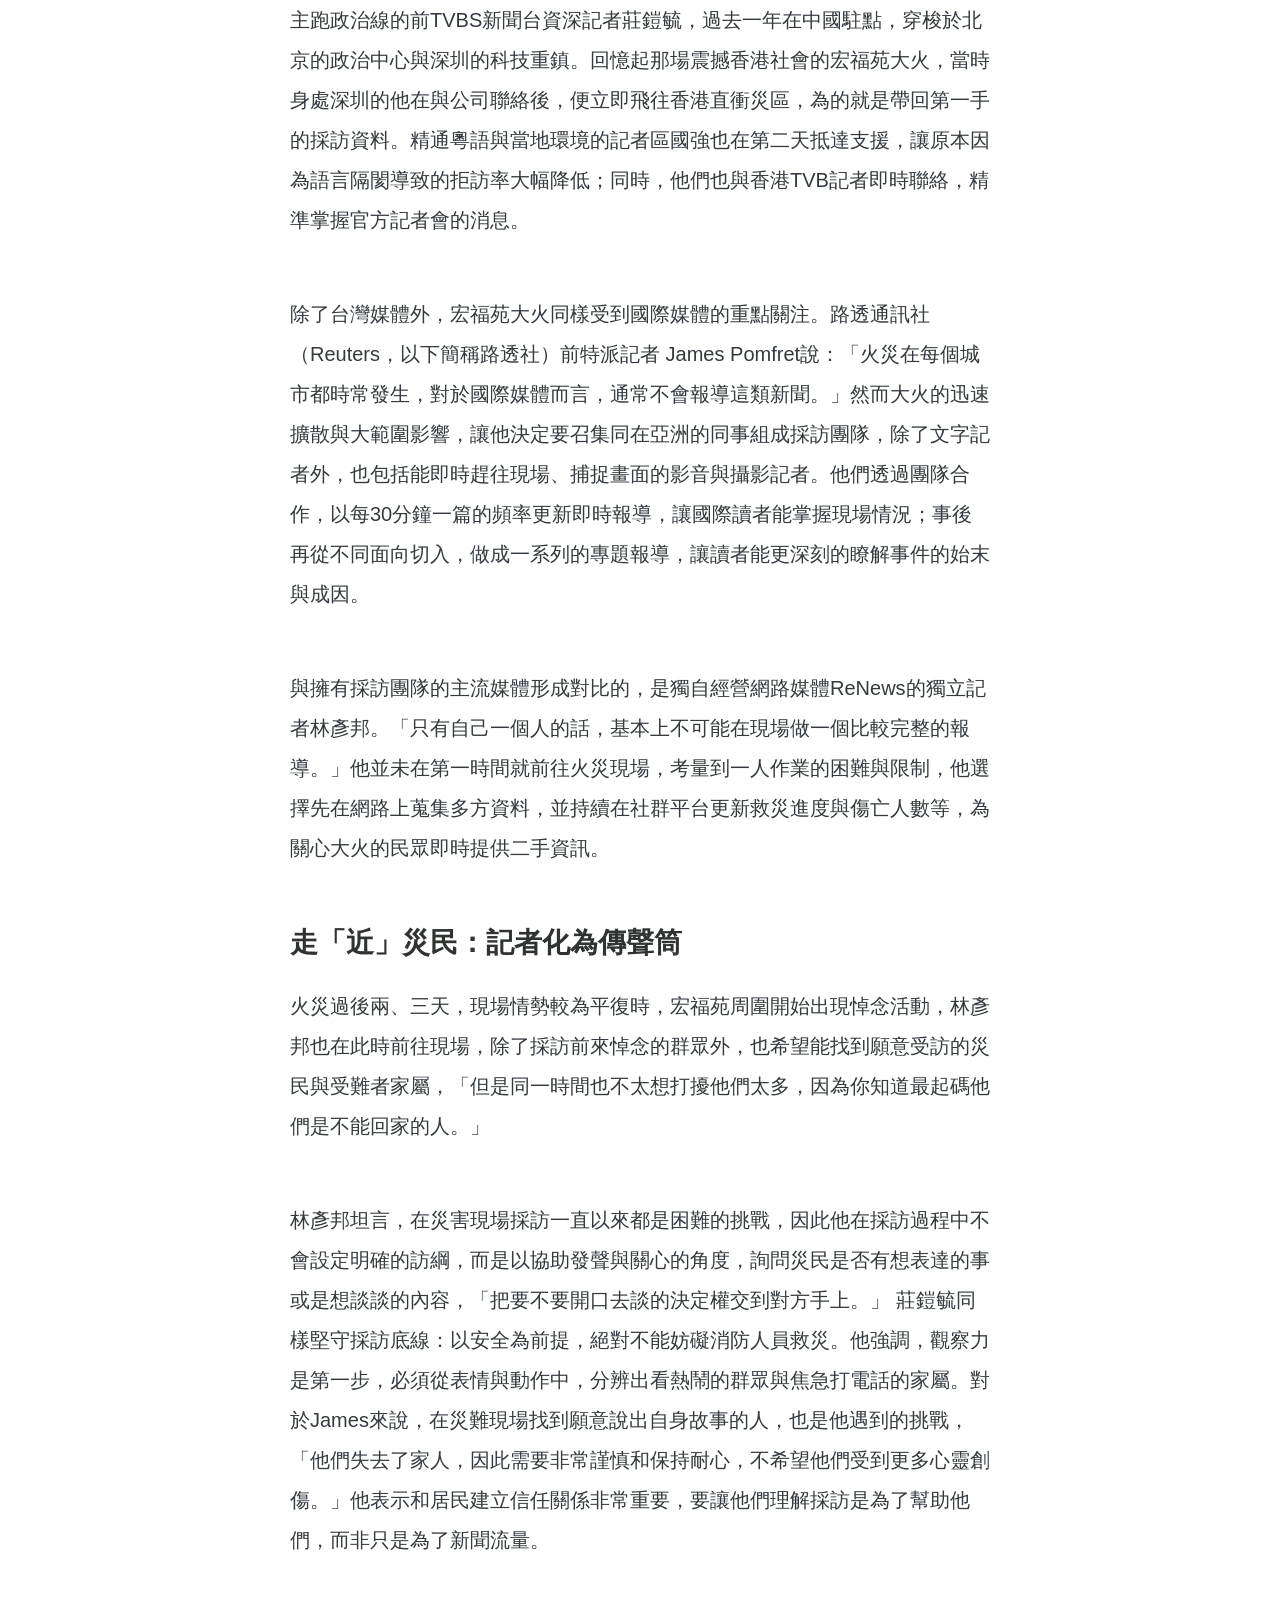
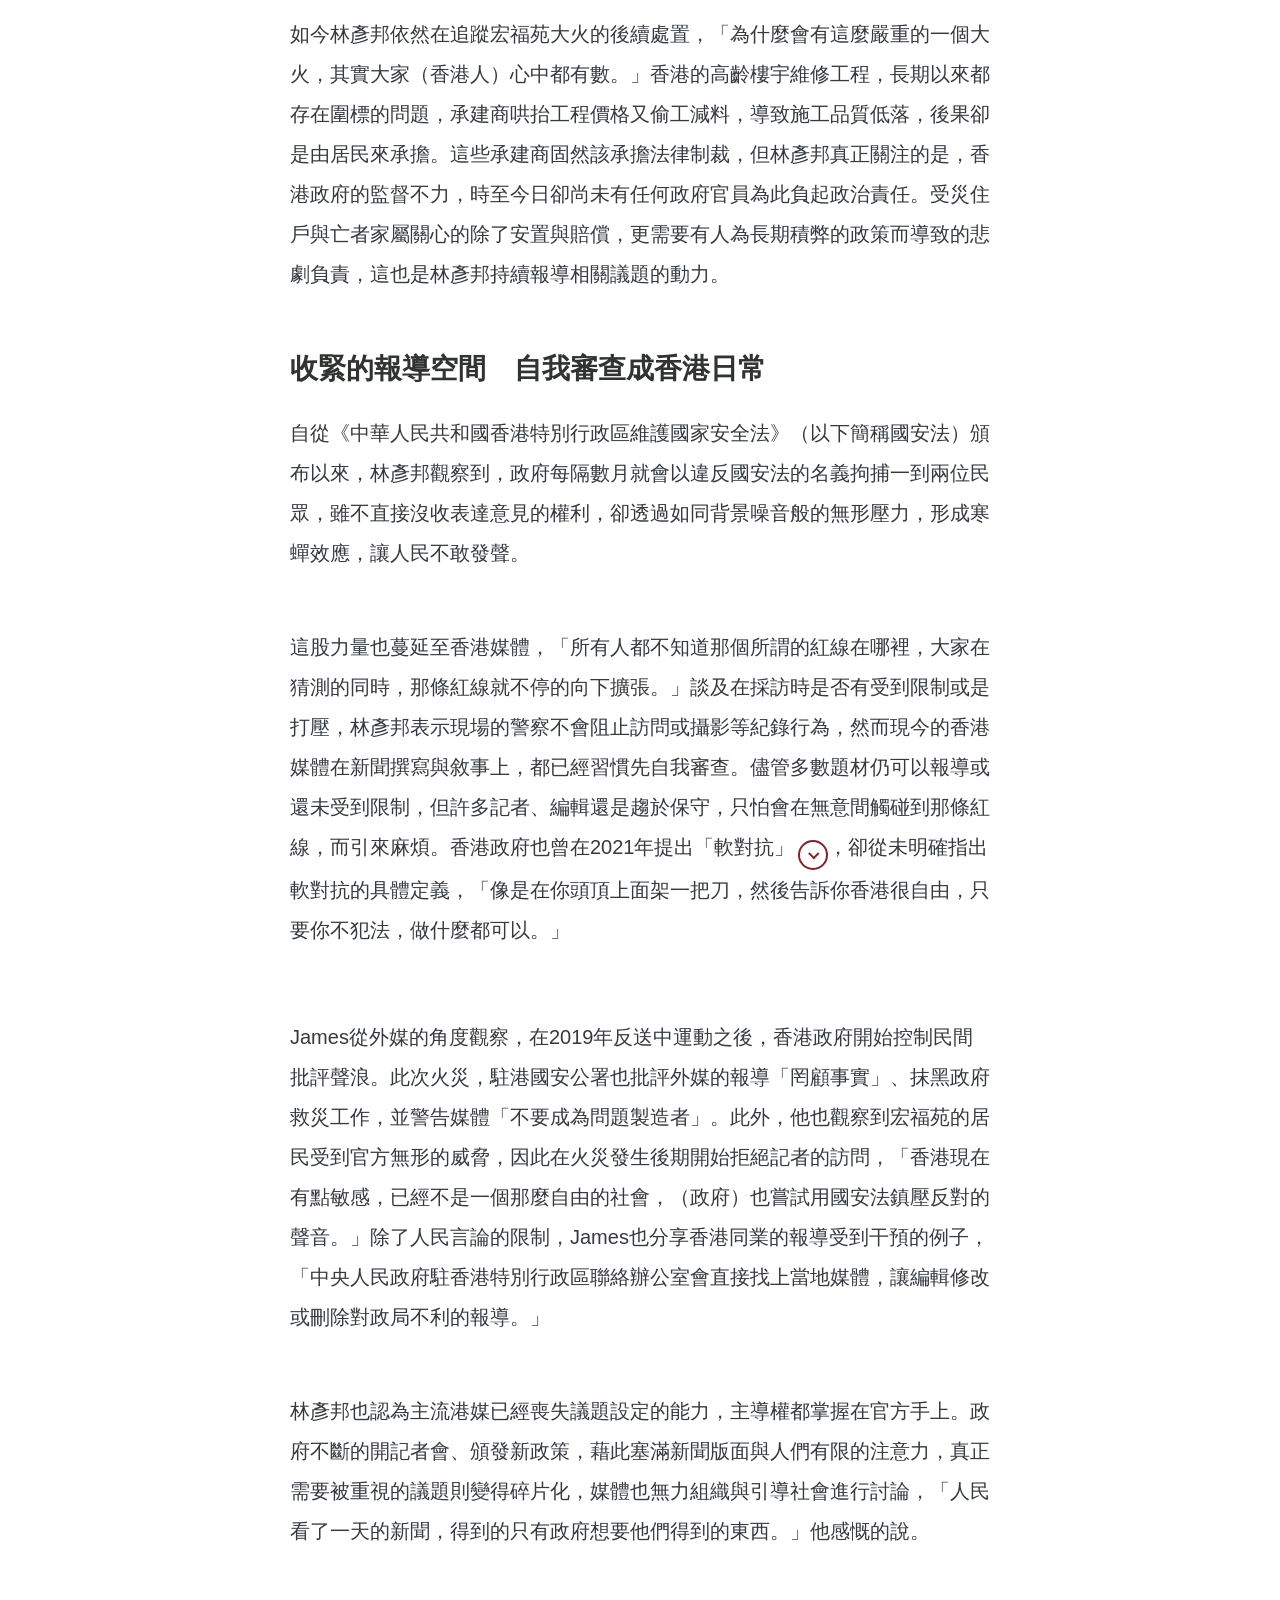
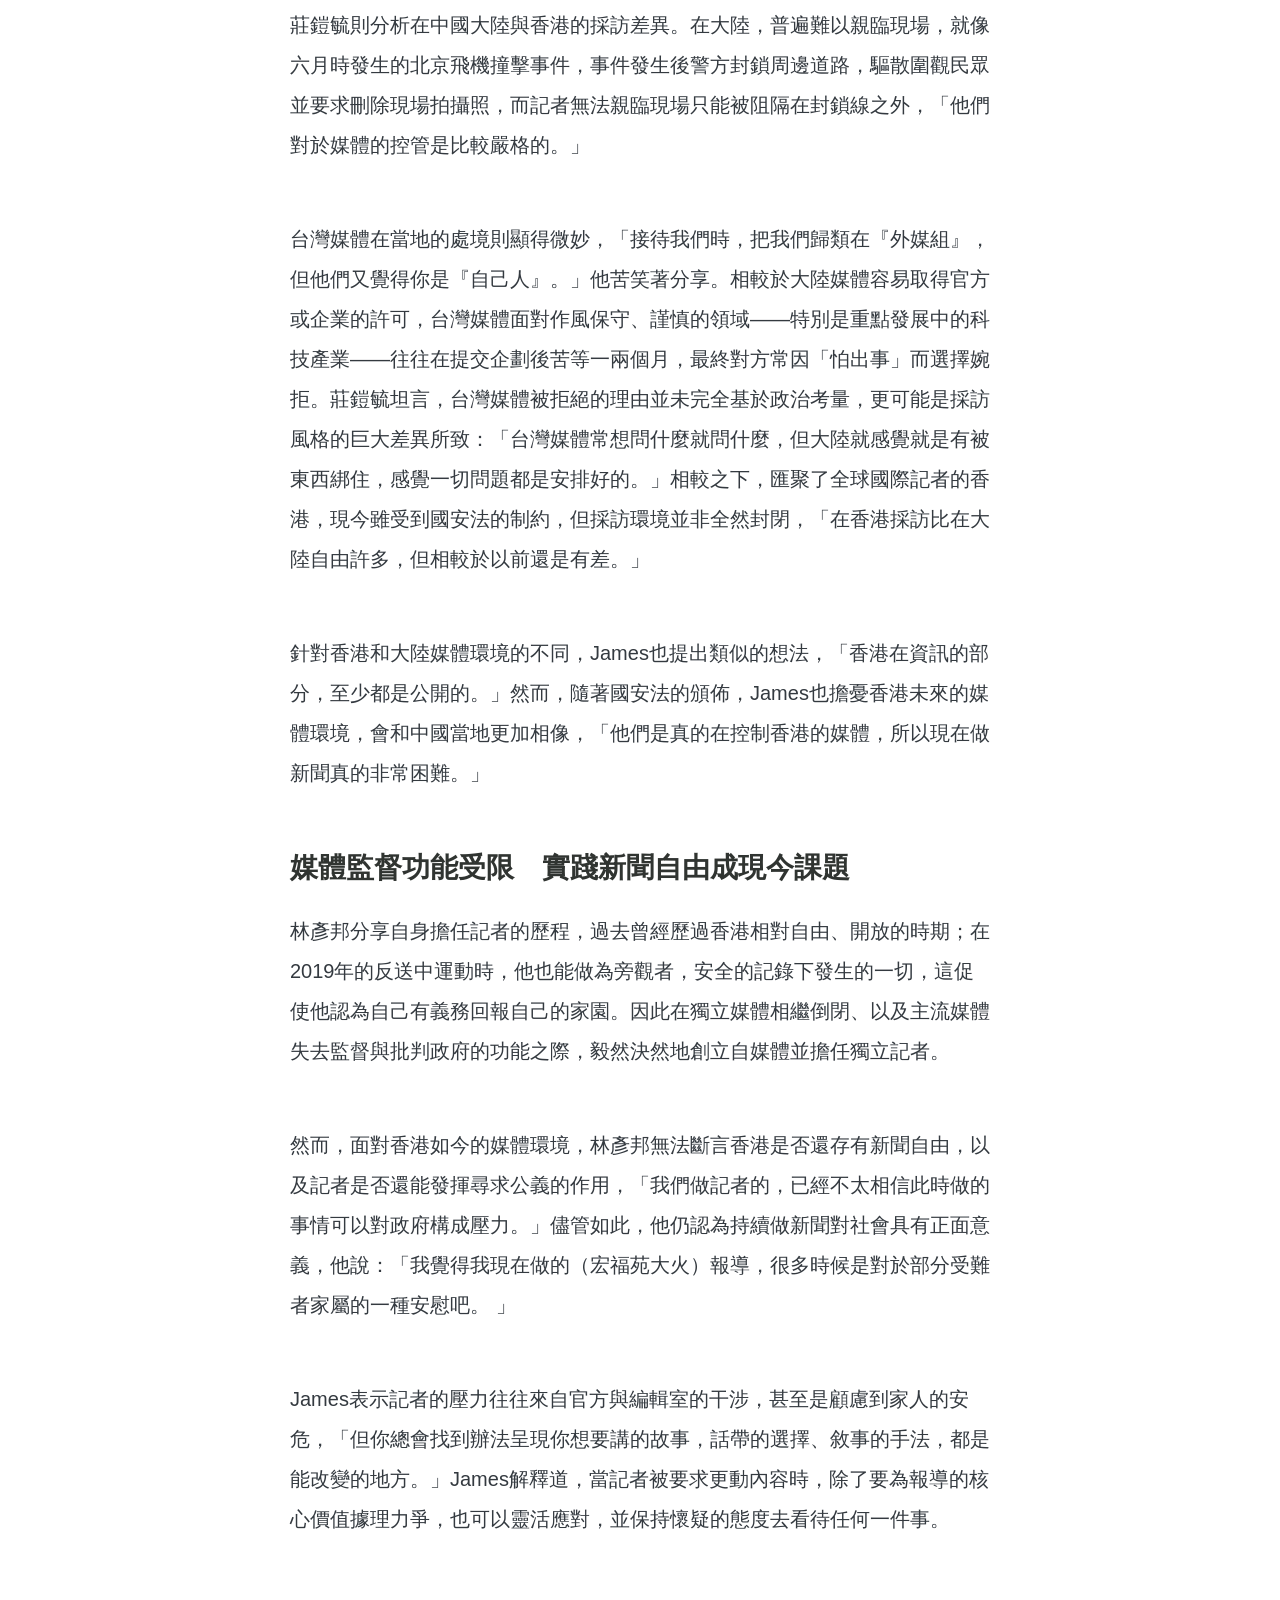
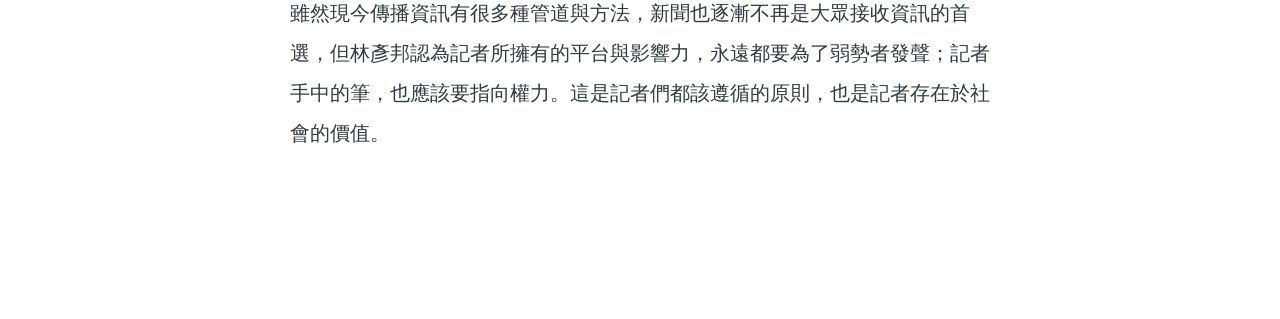
==== commit f70daa96: "update" ====
--- a/article.html
+++ b/article.html
@@ -46,7 +46,7 @@
 
       <p>然而，在火災發生當下，台灣、外媒和當地獨立記者前往現場，紀錄宏福苑大火當時的慘況，在香港媒體逐漸減縮的情況，他們抵達現場，報導事實、挖掘故事，為讀者們挖掘更多元的面向與視角。</p>
 
-      <img class="article-reporters-image" src="images/reporters-introduction.png" width="1200" height="900" alt="三位記者介紹：TVBS記者莊鎧毓、Reuters駐香港記者James Pomfret，以及ReNews創辦人林彥邦。" loading="lazy" decoding="async">
+      <img class="article-reporters-image" src="images/reporters-introduction.png" width="1200" height="900" alt="三位記者介紹：大火發生時為TVBS駐深圳特派記者的莊鎧毓、當時為Reuters駐香港特派記者的James Pomfret，以及獨立經營ReNews的林彥邦。" loading="lazy" decoding="async">
       <p class="article-caption" id="reporters-caption">TVBS記者<a href="zhuang.html" target="_blank" rel="noopener noreferrer">莊鎧毓</a>、Reuters記者<a href="james.html" target="_blank" rel="noopener noreferrer">James Pomfret</a>及ReNews記者<a href="lam.html" target="_blank" rel="noopener noreferrer">林彥邦</a>前往宏福苑大火現場，為民眾報導及更新宏福苑大火最新情形。　圖／黃暐喬製</p>
 
       <h2 class="article-heading">和時間賽跑：團隊採訪與獨立作業的臨場應變</h2>
